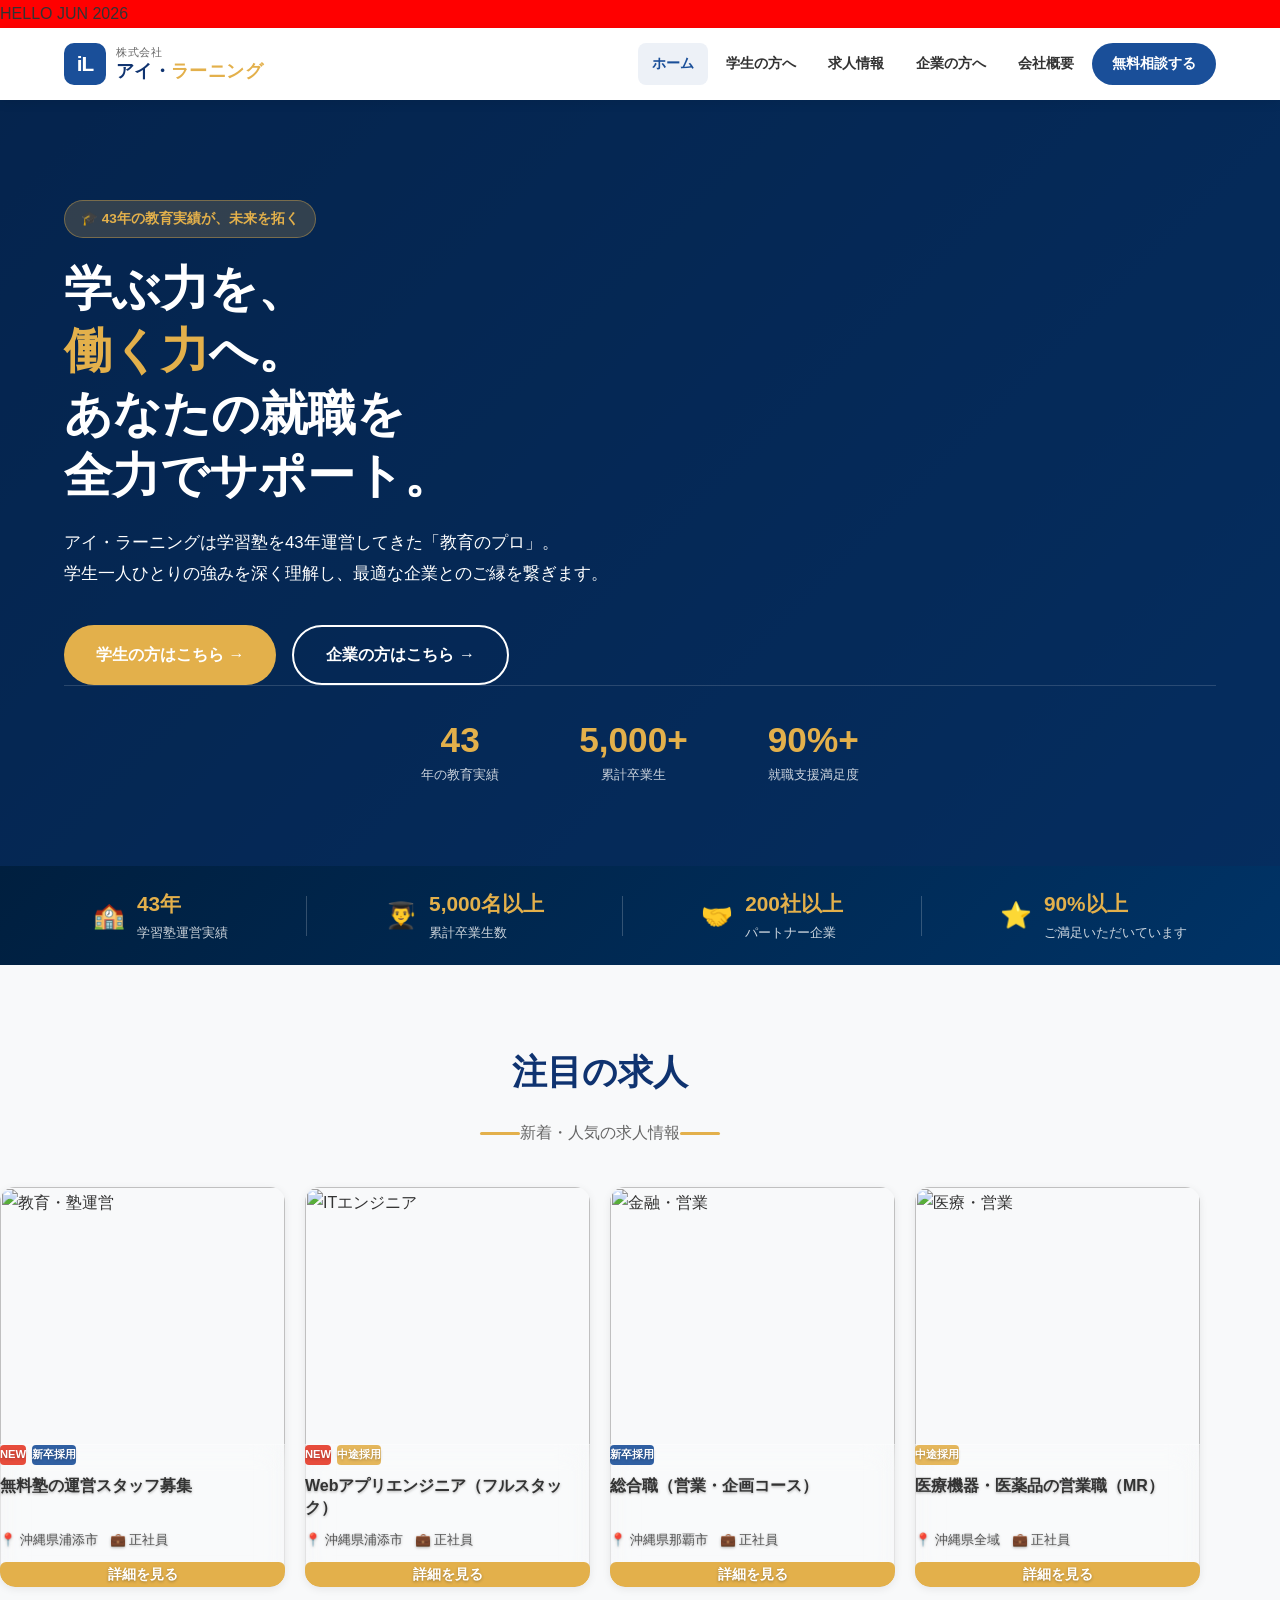
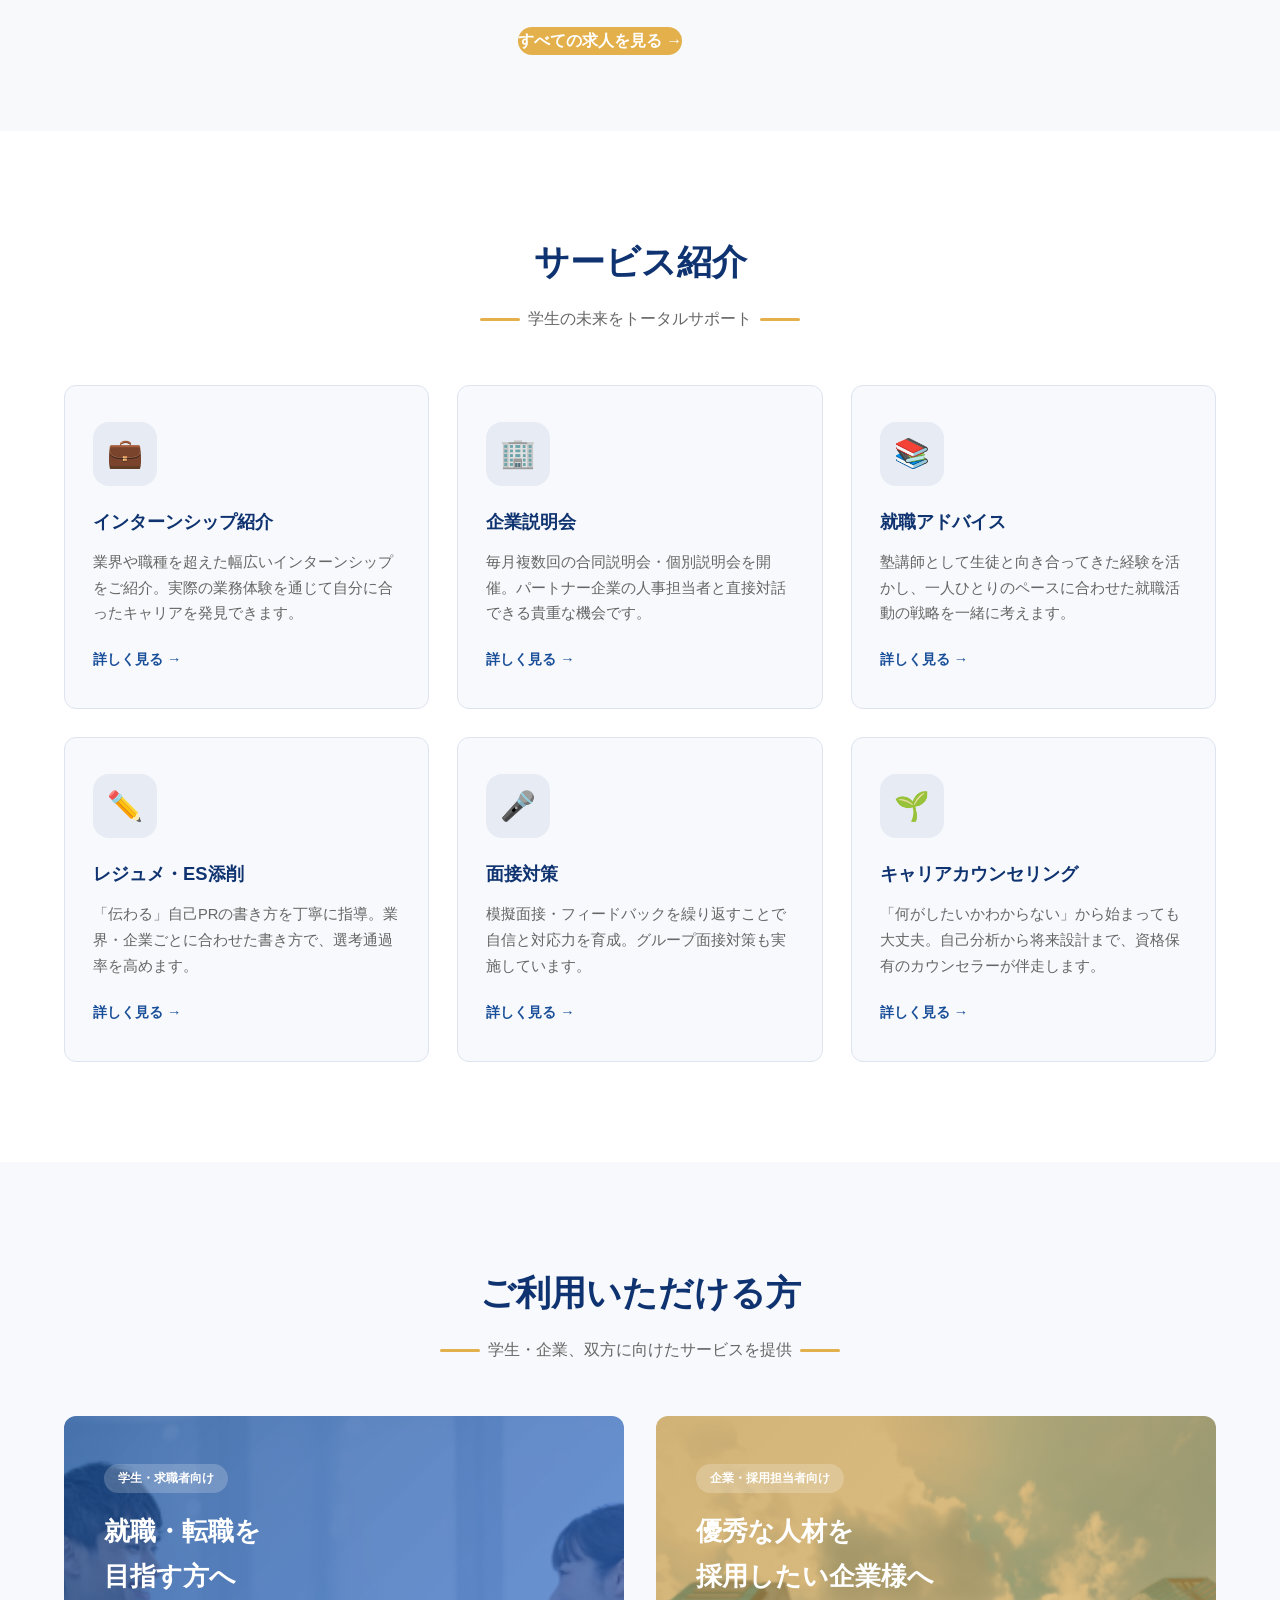
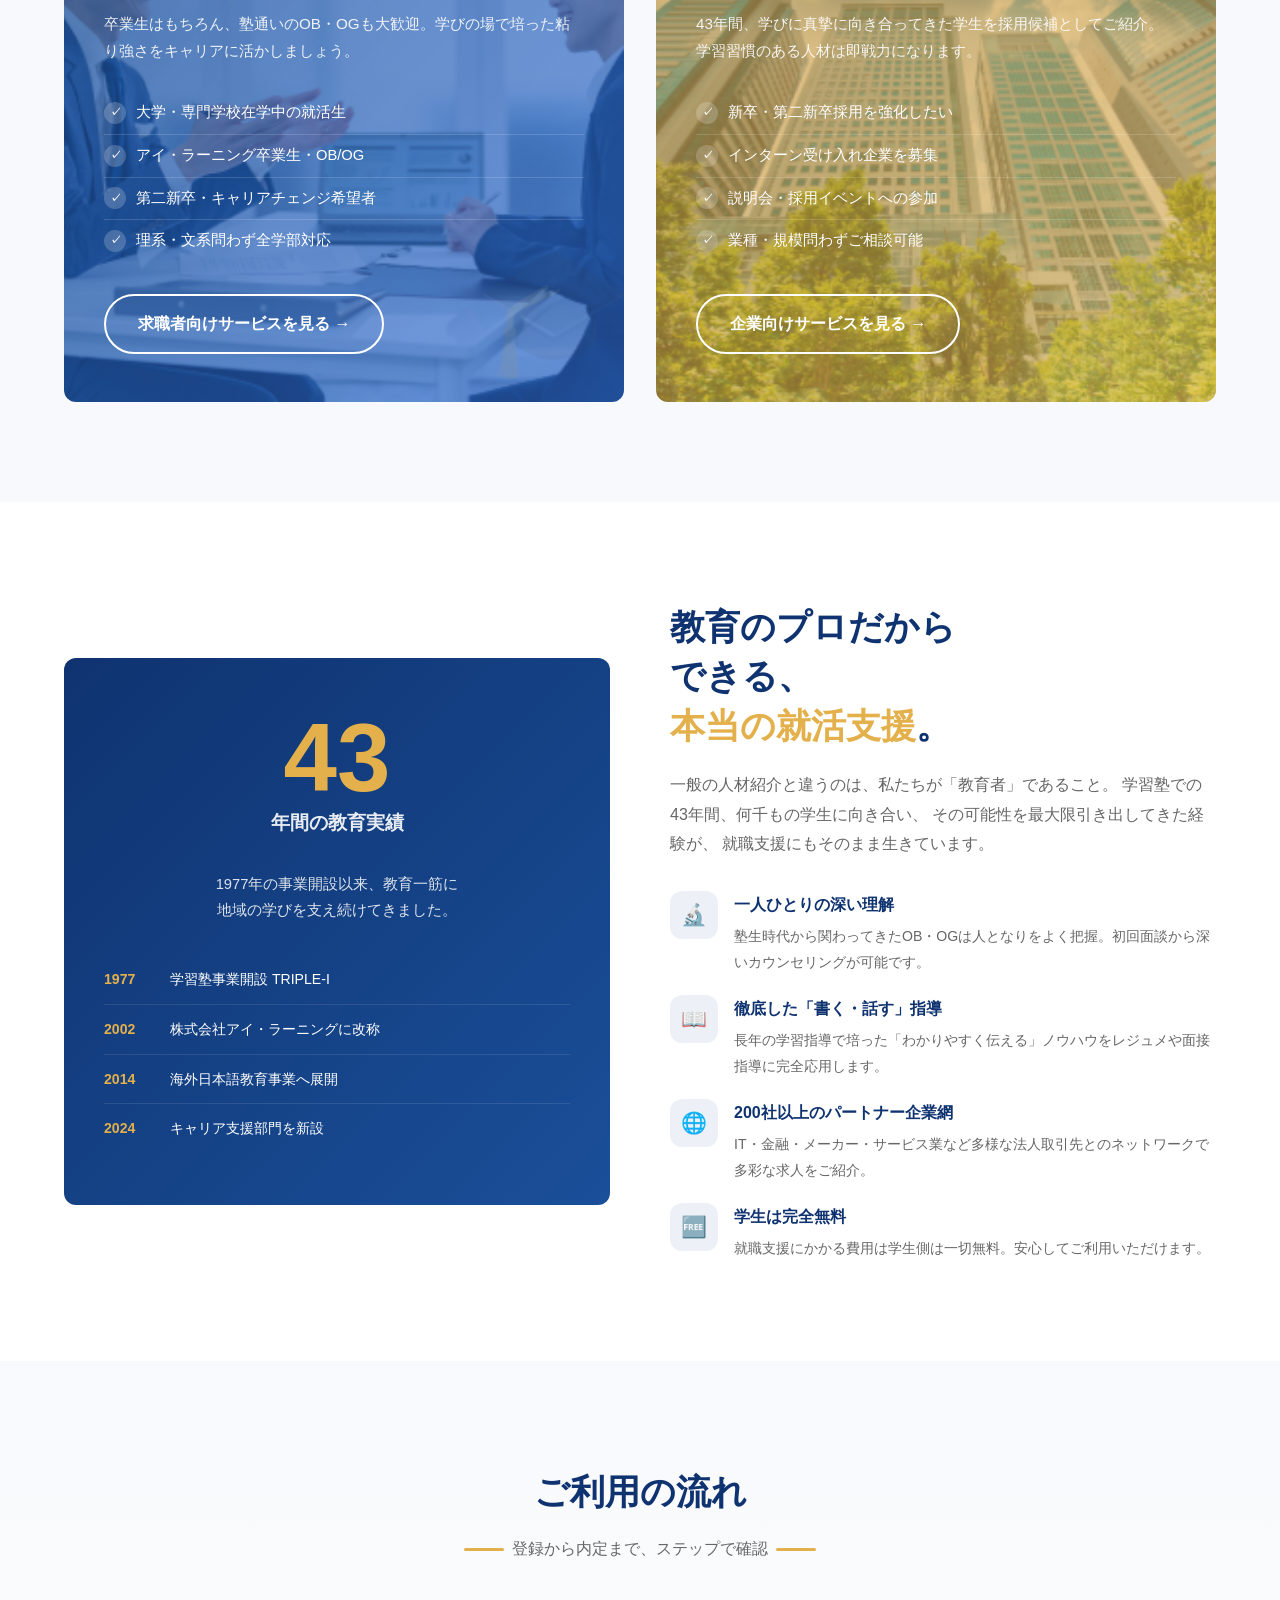
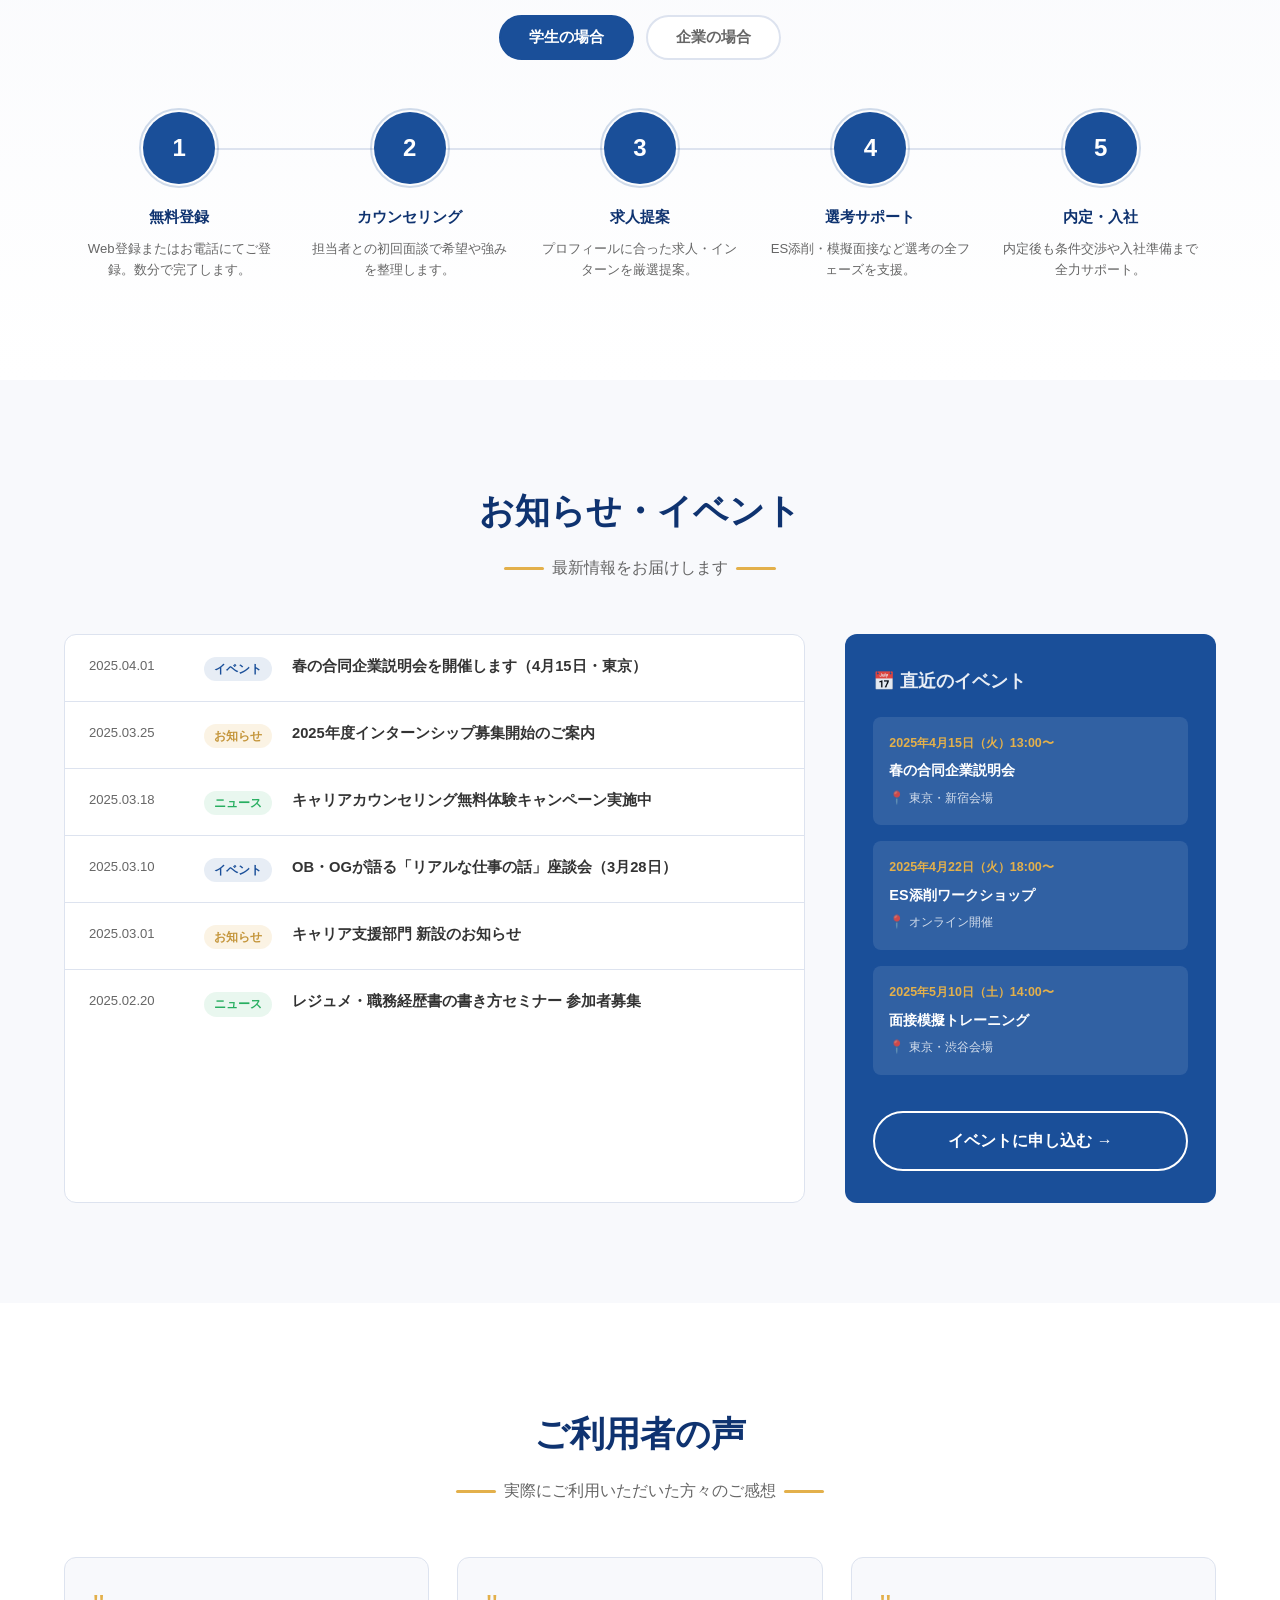
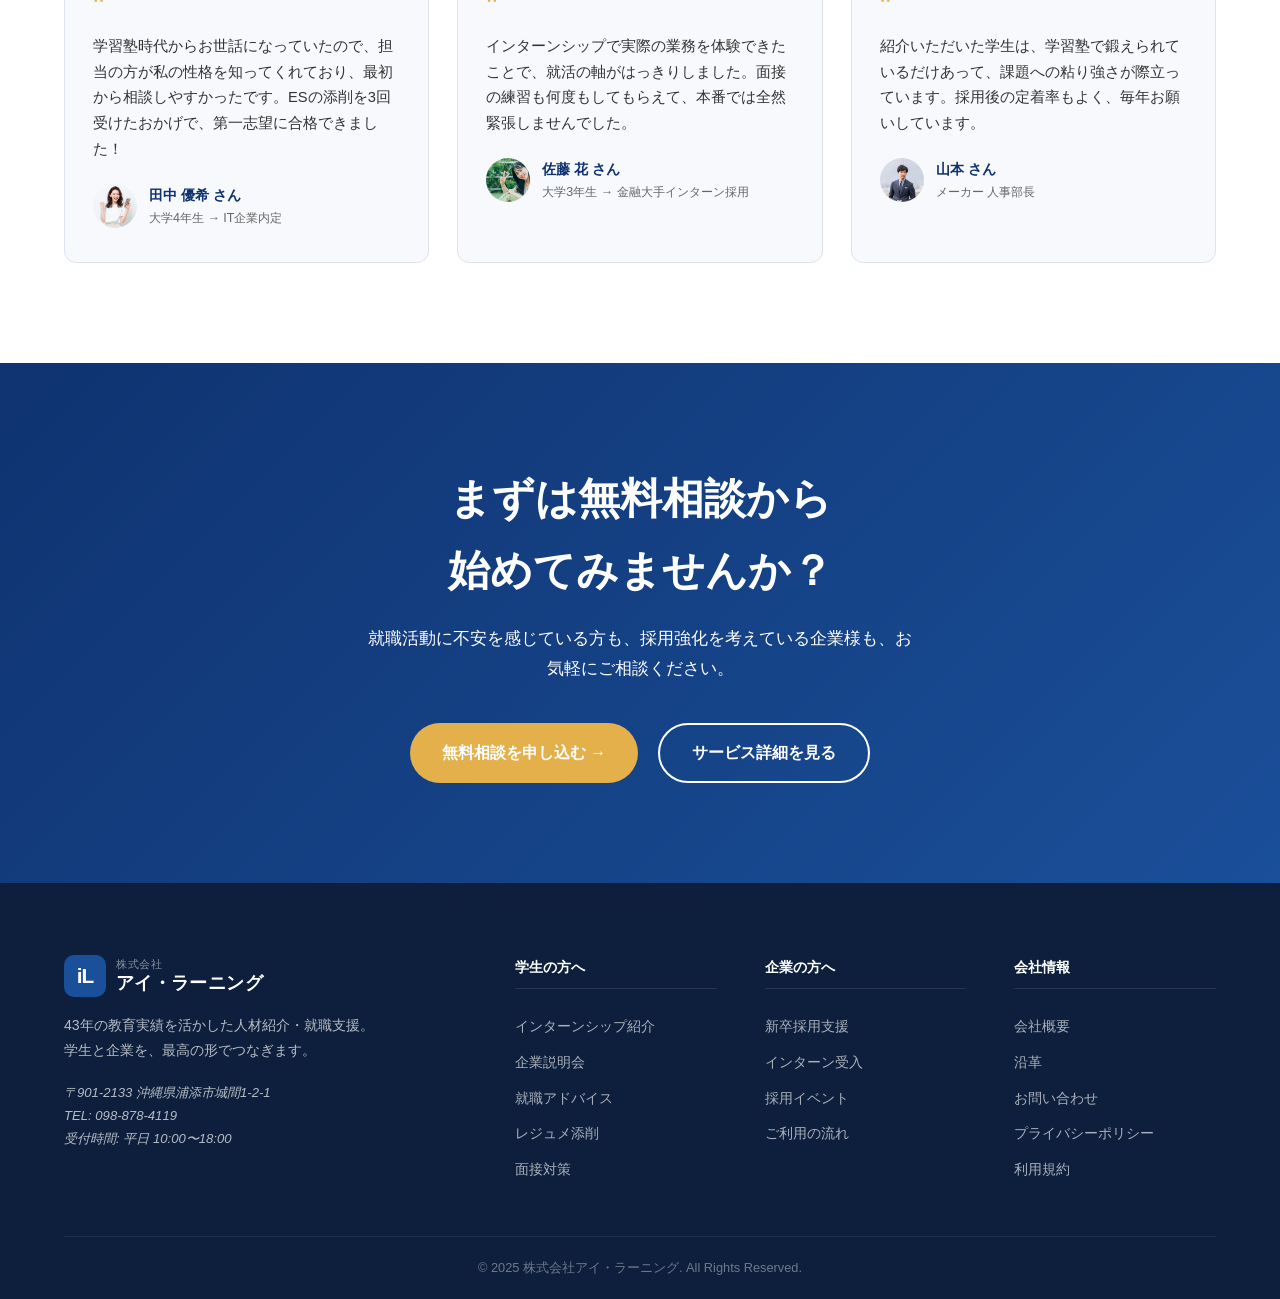
==== index.html @ c3226240 "test: add margin reset to isolate spacing issue" ====
HELLO JUN 2026
<!DOCTYPE html>
<html lang="ja">
<head>
  <meta charset="UTF-8">
  <meta name="viewport" content="width=device-width, initial-scale=1.0">
  <meta name="description" content="株式会社アイ・ラーニングのキャリア支援サービス。43年の学習塾運営実績を活かし、学生と企業を繋ぐ人材紹介・就職支援を行っています。">
  <title>アイ・ラーニング キャリア支援 | 学生と企業をつなぐ</title>
  <link rel="stylesheet" href="css/style.css?v=FINAL_TEST_001">
  <style>
    /* Inline CSS test for featured jobs section */
    body { background: red !important; }
    .featured-jobs-section * { 
      margin: 0 !important; 
      padding: 0 !important; 
    }
    .featured-jobs-section {
      padding-top: 76px !important;
      padding-bottom: 76px !important;
      margin: 0 !important;
    }
    .featured-jobs-section .section-title {
      margin-bottom: 16px !important;
    }
    .featured-jobs-section .section-sub {
      margin-bottom: 40px !important;
    }
    .featured-jobs-list {
      margin-bottom: 40px !important;
    }
  </style>
</head>
<body>

  <!-- ===== ヘッダー ===== -->
  <header class="site-header">
    <div class="container">
      <div class="header-inner">
        <a href="index.html" class="logo">
          <div class="logo-icon">iL</div>
          <div class="logo-text">
            <span class="company">株式会社</span>
            <span class="brand">アイ・<span>ラーニング</span></span>
          </div>
        </a>
        <nav class="site-nav" id="siteNav">
          <ul>
            <li><a href="index.html" class="active">ホーム</a></li>
            <li><a href="pages/for-students.html">学生の方へ</a></li>
            <li><a href="pages/jobs.html">求人情報</a></li>
            <li><a href="pages/for-companies.html">企業の方へ</a></li>
            <li><a href="pages/about.html">会社概要</a></li>
            <li><a href="pages/contact.html" class="nav-cta">無料相談する</a></li>
          </ul>
        </nav>
        <button class="hamburger" id="hamburger" aria-label="メニュー">
          <span></span><span></span><span></span>
        </button>
      </div>
    </div>
  </header>

  <!-- ===== ヒーロー ===== -->
  <section class="hero">
    <video class="hero-video" autoplay muted loop playsinline>
      <source src="top.mp4" type="video/mp4">
    </video>
    <div class="container">
      <div class="hero-inner">
        <div class="hero-content">
          <div class="hero-badge fade-in fade-in-1">
            🎓 43年の教育実績が、未来を拓く
          </div>
          <h1 class="fade-in fade-in-2">
            学ぶ力を、<br><em>働く力</em>へ。<br>
            あなたの就職を<br>全力でサポート。
          </h1>
          <p class="hero-desc fade-in fade-in-3">
            アイ・ラーニングは学習塾を43年運営してきた「教育のプロ」。<br>
            学生一人ひとりの強みを深く理解し、最適な企業とのご縁を繋ぎます。
          </p>
          <div class="hero-cta fade-in fade-in-4">
            <a href="pages/for-students.html" class="btn btn-primary">学生の方はこちら →</a>
            <a href="pages/for-companies.html" class="btn btn-secondary">企業の方はこちら →</a>
          </div>
          <div class="hero-stats fade-in fade-in-5">
            <div class="stat-item">
              <div class="number">43</div>
              <div class="label">年の教育実績</div>
            </div>
            <div class="stat-item">
              <div class="number">5,000+</div>
              <div class="label">累計卒業生</div>
            </div>
            <div class="stat-item">
              <div class="number">90%+</div>
              <div class="label">就職支援満足度</div>
            </div>
          </div>
        </div>

      </div>
    </div>
  </section>

  <!-- ===== 実績バナー ===== -->
  <div class="achievement-bar">
    <div class="container">
      <div class="achievement-inner">
        <div class="achievement-item">
          <span class="icon">🏫</span>
          <div class="text">
            <strong>43年</strong>
            <span>学習塾運営実績</span>
          </div>
        </div>
        <div class="achievement-divider"></div>
        <div class="achievement-item">
          <span class="icon">👨‍🎓</span>
          <div class="text">
            <strong>5,000名以上</strong>
            <span>累計卒業生数</span>
          </div>
        </div>
        <div class="achievement-divider"></div>
        <div class="achievement-item">
          <span class="icon">🤝</span>
          <div class="text">
            <strong>200社以上</strong>
            <span>パートナー企業</span>
          </div>
        </div>
        <div class="achievement-divider"></div>
        <div class="achievement-item">
          <span class="icon">⭐</span>
          <div class="text">
            <strong>90%以上</strong>
            <span>ご満足いただいています</span>
          </div>
        </div>
      </div>
    </div>
  </div>

  <!-- ===== 注目の求人 ===== -->
  <section class="featured-jobs-section">
    <div class="container">
      <h2 class="section-title reveal">注目の求人</h2>
      <p class="section-sub reveal"><span></span>新着・人気の求人情報<span></span></p>

      <div class="featured-jobs-list">
        <!-- 求人カード 1 -->
        <a href="pages/jobs.html" class="job-item reveal">
          <div class="job-bg-image">
            <img src="https://images.unsplash.com/photo-1522202176988-66273c2fd55f?auto=format&fit=crop&w=400&h=600" alt="教育・塾運営">
          </div>
          <div class="job-info-content">
            <div class="job-badges">
              <span class="badge badge-new">NEW</span>
              <span class="badge badge-shinsotsu">新卒採用</span>
            </div>
            <h3>無料塾の運営スタッフ募集</h3>
            <div class="job-meta">
              <span>📍 沖縄県浦添市</span>
              <span>💼 正社員</span>
            </div>
            <div class="job-card-btn">詳細を見る</div>
          </div>
        </a>

        <!-- 求人カード 2 -->
        <a href="pages/jobs.html" class="job-item reveal">
          <div class="job-bg-image">
            <img src="https://images.unsplash.com/photo-1497215728101-856f4ea42174?auto=format&fit=crop&w=400&h=600" alt="ITエンジニア">
          </div>
          <div class="job-info-content">
            <div class="job-badges">
              <span class="badge badge-new">NEW</span>
              <span class="badge badge-chuto">中途採用</span>
            </div>
            <h3>Webアプリエンジニア（フルスタック）</h3>
            <div class="job-meta">
              <span>📍 沖縄県浦添市</span>
              <span>💼 正社員</span>
            </div>
            <div class="job-card-btn">詳細を見る</div>
          </div>
        </a>

        <!-- 求人カード 3 -->
        <a href="pages/jobs.html" class="job-item reveal">
          <div class="job-bg-image">
            <img src="https://images.unsplash.com/photo-1560472354-b33ff0c44a43?auto=format&fit=crop&w=400&h=600" alt="金融・営業">
          </div>
          <div class="job-info-content">
            <div class="job-badges">
              <span class="badge badge-shinsotsu">新卒採用</span>
            </div>
            <h3>総合職（営業・企画コース）</h3>
            <div class="job-meta">
              <span>📍 沖縄県那覇市</span>
              <span>💼 正社員</span>
            </div>
            <div class="job-card-btn">詳細を見る</div>
          </div>
        </a>

        <!-- 求人カード 4 -->
        <a href="pages/jobs.html" class="job-item reveal">
          <div class="job-bg-image">
            <img src="https://images.unsplash.com/photo-1576091160399-112ba8d25d1d?auto=format&fit=crop&w=400&h=600" alt="医療・営業">
          </div>
          <div class="job-info-content">
            <div class="job-badges">
              <span class="badge badge-chuto">中途採用</span>
            </div>
            <h3>医療機器・医薬品の営業職（MR）</h3>
            <div class="job-meta">
              <span>📍 沖縄県全域</span>
              <span>💼 正社員</span>
            </div>
            <div class="job-card-btn">詳細を見る</div>
          </div>
        </a>
      </div>

      <div class="featured-jobs-cta reveal">
        <a href="pages/jobs.html" class="btn btn-primary">すべての求人を見る →</a>
      </div>
    </div>
  </section>

  <!-- ===== サービス ===== -->
  <section class="services-section">
    <div class="container">
      <h2 class="section-title reveal">サービス紹介</h2>
      <p class="section-sub reveal"><span></span>学生の未来をトータルサポート<span></span></p>

      <div class="services-grid">
        <div class="service-card reveal">
          <div class="service-icon">💼</div>
          <h3>インターンシップ紹介</h3>
          <p>業界や職種を超えた幅広いインターンシップをご紹介。実際の業務体験を通じて自分に合ったキャリアを発見できます。</p>
          <a href="pages/for-students.html#internship" class="service-link">詳しく見る →</a>
        </div>

        <div class="service-card reveal">
          <div class="service-icon">🏢</div>
          <h3>企業説明会</h3>
          <p>毎月複数回の合同説明会・個別説明会を開催。パートナー企業の人事担当者と直接対話できる貴重な機会です。</p>
          <a href="pages/for-students.html#seminar" class="service-link">詳しく見る →</a>
        </div>

        <div class="service-card reveal">
          <div class="service-icon">📚</div>
          <h3>就職アドバイス</h3>
          <p>塾講師として生徒と向き合ってきた経験を活かし、一人ひとりのペースに合わせた就職活動の戦略を一緒に考えます。</p>
          <a href="pages/for-students.html#advice" class="service-link">詳しく見る →</a>
        </div>

        <div class="service-card reveal">
          <div class="service-icon">✏️</div>
          <h3>レジュメ・ES添削</h3>
          <p>「伝わる」自己PRの書き方を丁寧に指導。業界・企業ごとに合わせた書き方で、選考通過率を高めます。</p>
          <a href="pages/for-students.html#resume" class="service-link">詳しく見る →</a>
        </div>

        <div class="service-card reveal">
          <div class="service-icon">🎤</div>
          <h3>面接対策</h3>
          <p>模擬面接・フィードバックを繰り返すことで自信と対応力を育成。グループ面接対策も実施しています。</p>
          <a href="pages/for-students.html#interview" class="service-link">詳しく見る →</a>
        </div>

        <div class="service-card reveal">
          <div class="service-icon">🌱</div>
          <h3>キャリアカウンセリング</h3>
          <p>「何がしたいかわからない」から始まっても大丈夫。自己分析から将来設計まで、資格保有のカウンセラーが伴走します。</p>
          <a href="pages/for-students.html#counseling" class="service-link">詳しく見る →</a>
        </div>
      </div>
    </div>
  </section>

  <!-- ===== 対象者（学生 / 企業） ===== -->
  <section class="target-section">
    <div class="container">
      <h2 class="section-title reveal">ご利用いただける方</h2>
      <p class="section-sub reveal"><span></span>学生・企業、双方に向けたサービスを提供<span></span></p>

      <div class="target-grid">
        <div class="target-card students reveal" data-icon="🎓">
          <span class="target-tag">学生・求職者向け</span>
          <h3>就職・転職を<br>目指す方へ</h3>
          <p>卒業生はもちろん、塾通いのOB・OGも大歓迎。学びの場で培った粘り強さをキャリアに活かしましょう。</p>
          <ul class="target-list">
            <li>大学・専門学校在学中の就活生</li>
            <li>アイ・ラーニング卒業生・OB/OG</li>
            <li>第二新卒・キャリアチェンジ希望者</li>
            <li>理系・文系問わず全学部対応</li>
          </ul>
          <a href="pages/for-students.html" class="btn btn-secondary">求職者向けサービスを見る →</a>
        </div>

        <div class="target-card companies reveal" data-icon="🏢">
          <span class="target-tag">企業・採用担当者向け</span>
          <h3>優秀な人材を<br>採用したい企業様へ</h3>
          <p>43年間、学びに真摯に向き合ってきた学生を採用候補としてご紹介。学習習慣のある人材は即戦力になります。</p>
          <ul class="target-list">
            <li>新卒・第二新卒採用を強化したい</li>
            <li>インターン受け入れ企業を募集</li>
            <li>説明会・採用イベントへの参加</li>
            <li>業種・規模問わずご相談可能</li>
          </ul>
          <a href="pages/for-companies.html" class="btn btn-secondary">企業向けサービスを見る →</a>
        </div>
      </div>
    </div>
  </section>

  <!-- ===== 強み ===== -->
  <section class="strength-section">
    <div class="container">
      <div class="strength-grid">
        <div class="years-visual reveal">
          <div class="years-number">43</div>
          <div class="years-label">年間の教育実績</div>
          <p style="opacity:0.85; font-size:0.92rem; margin-bottom:28px;">
            1977年の事業開設以来、教育一筋に<br>
            地域の学びを支え続けてきました。
          </p>
          <div class="timeline">
            <div class="timeline-item">
              <span class="timeline-year">1977</span>
              <span>学習塾事業開設 TRIPLE-I</span>
            </div>
            <div class="timeline-item">
              <span class="timeline-year">2002</span>
              <span>株式会社アイ・ラーニングに改称</span>
            </div>
            <div class="timeline-item">
              <span class="timeline-year">2014</span>
              <span>海外日本語教育事業へ展開</span>
            </div>
            <div class="timeline-item">
              <span class="timeline-year">2024</span>
              <span>キャリア支援部門を新設</span>
            </div>
          </div>
        </div>

        <div class="strength-text reveal">
          <h2>
            教育のプロだから<br>できる、<br>
            <em>本当の就活支援</em>。
          </h2>
          <p>
            一般の人材紹介と違うのは、私たちが「教育者」であること。
            学習塾での43年間、何千もの学生に向き合い、
            その可能性を最大限引き出してきた経験が、
            就職支援にもそのまま生きています。
          </p>

          <div class="strength-points">
            <div class="strength-point">
              <div class="sp-icon">🔬</div>
              <div class="sp-body">
                <h4>一人ひとりの深い理解</h4>
                <p>塾生時代から関わってきたOB・OGは人となりをよく把握。初回面談から深いカウンセリングが可能です。</p>
              </div>
            </div>
            <div class="strength-point">
              <div class="sp-icon">📖</div>
              <div class="sp-body">
                <h4>徹底した「書く・話す」指導</h4>
                <p>長年の学習指導で培った「わかりやすく伝える」ノウハウをレジュメや面接指導に完全応用します。</p>
              </div>
            </div>
            <div class="strength-point">
              <div class="sp-icon">🌐</div>
              <div class="sp-body">
                <h4>200社以上のパートナー企業網</h4>
                <p>IT・金融・メーカー・サービス業など多様な法人取引先とのネットワークで多彩な求人をご紹介。</p>
              </div>
            </div>
            <div class="strength-point">
              <div class="sp-icon">🆓</div>
              <div class="sp-body">
                <h4>学生は完全無料</h4>
                <p>就職支援にかかる費用は学生側は一切無料。安心してご利用いただけます。</p>
              </div>
            </div>
          </div>
        </div>
      </div>
    </div>
  </section>

  <!-- ===== 利用の流れ ===== -->
  <section class="flow-section">
    <div class="container">
      <h2 class="section-title reveal">ご利用の流れ</h2>
      <p class="section-sub reveal"><span></span>登録から内定まで、ステップで確認<span></span></p>

      <div class="flow-tabs">
        <button class="flow-tab active" onclick="switchFlow('student')">学生の場合</button>
        <button class="flow-tab" onclick="switchFlow('company')">企業の場合</button>
      </div>

      <div id="flow-student" class="flow-steps">
        <div class="flow-step reveal">
          <div class="flow-step-num">1</div>
          <h4>無料登録</h4>
          <p>Web登録またはお電話にてご登録。数分で完了します。</p>
        </div>
        <div class="flow-step reveal">
          <div class="flow-step-num">2</div>
          <h4>カウンセリング</h4>
          <p>担当者との初回面談で希望や強みを整理します。</p>
        </div>
        <div class="flow-step reveal">
          <div class="flow-step-num">3</div>
          <h4>求人提案</h4>
          <p>プロフィールに合った求人・インターンを厳選提案。</p>
        </div>
        <div class="flow-step reveal">
          <div class="flow-step-num">4</div>
          <h4>選考サポート</h4>
          <p>ES添削・模擬面接など選考の全フェーズを支援。</p>
        </div>
        <div class="flow-step reveal">
          <div class="flow-step-num">5</div>
          <h4>内定・入社</h4>
          <p>内定後も条件交渉や入社準備まで全力サポート。</p>
        </div>
      </div>

      <div id="flow-company" class="flow-steps" style="display:none;">
        <div class="flow-step reveal">
          <div class="flow-step-num">1</div>
          <h4>採用ヒアリング</h4>
          <p>求める人物像・採用条件について詳しくお伺いします。</p>
        </div>
        <div class="flow-step reveal">
          <div class="flow-step-num">2</div>
          <h4>求人掲載</h4>
          <p>アイ・ラーニングの求人データベースに求人を掲載します。</p>
        </div>
        <div class="flow-step reveal">
          <div class="flow-step-num">3</div>
          <h4>候補者紹介</h4>
          <p>厳選した候補者のレジュメをご提출します。</p>
        </div>
        <div class="flow-step reveal">
          <div class="flow-step-num">4</div>
          <h4>選考実施</h4>
          <p>面接日程の調整から選考結果の通知まで代行します。</p>
        </div>
        <div class="flow-step reveal">
          <div class="flow-step-num">5</div>
          <h4>採用・入社</h4>
          <p>内定通知・条件提示のサポートを行い採用完了。</p>
        </div>
      </div>
    </div>
  </section>

  <!-- ===== お知らせ & イベント ===== -->
  <section class="news-section">
    <div class="container">
      <h2 class="section-title reveal">お知らせ・イベント</h2>
      <p class="section-sub reveal"><span></span>最新情報をお届けします<span></span></p>

      <div class="news-grid">
        <div class="news-list reveal">
          <div class="news-item">
            <span class="news-date">2025.04.01</span>
            <span class="news-tag tag-event">イベント</span>
            <h4><a href="#">春の合同企業説明会を開催します（4月15日・東京）</a></h4>
          </div>
          <div class="news-item">
            <span class="news-date">2025.03.25</span>
            <span class="news-tag tag-info">お知らせ</span>
            <h4><a href="#">2025年度インターンシップ募集開始のご案内</a></h4>
          </div>
          <div class="news-item">
            <span class="news-date">2025.03.18</span>
            <span class="news-tag tag-news">ニュース</span>
            <h4><a href="#">キャリアカウンセリング無料体験キャンペーン実施中</a></h4>
          </div>
          <div class="news-item">
            <span class="news-date">2025.03.10</span>
            <span class="news-tag tag-event">イベント</span>
            <h4><a href="#">OB・OGが語る「リアルな仕事の話」座談会（3月28日）</a></h4>
          </div>
          <div class="news-item">
            <span class="news-date">2025.03.01</span>
            <span class="news-tag tag-info">お知らせ</span>
            <h4><a href="#">キャリア支援部門 新設のお知らせ</a></h4>
          </div>
          <div class="news-item">
            <span class="news-date">2025.02.20</span>
            <span class="news-tag tag-news">ニュース</span>
            <h4><a href="#">レジュメ・職務経歴書の書き方セミナー 参加者募集</a></h4>
          </div>
        </div>

        <div class="event-card reveal">
          <h3>📅 直近のイベント</h3>
          <div class="event-items">
            <div class="event-item">
              <div class="date">2025年4月15日（火）13:00〜</div>
              <div class="name">春の合同企業説明会</div>
              <div class="place">📍 東京・新宿会場</div>
            </div>
            <div class="event-item">
              <div class="date">2025年4月22日（火）18:00〜</div>
              <div class="name">ES添削ワークショップ</div>
              <div class="place">📍 オンライン開催</div>
            </div>
            <div class="event-item">
              <div class="date">2025年5月10日（土）14:00〜</div>
              <div class="name">面接模擬トレーニング</div>
              <div class="place">📍 東京・渋谷会場</div>
            </div>
          </div>
          <br>
          <a href="pages/contact.html" class="btn btn-secondary" style="width:100%; justify-content:center; margin-top:8px;">
            イベントに申し込む →
          </a>
        </div>
      </div>
    </div>
  </section>

  <!-- ===== 卒業生・企業の声 ===== -->
  <section class="voice-section">
    <div class="container">
      <h2 class="section-title reveal">ご利用者の声</h2>
      <p class="section-sub reveal"><span></span>実際にご利用いただいた方々のご感想<span></span></p>

      <div class="voice-grid">
        <div class="voice-card reveal">
          <div class="voice-quote">"</div>
          <p>学習塾時代からお世話になっていたので、担当の方が私の性格を知ってくれており、最初から相談しやすかったです。ESの添削を3回受けたおかげで、第一志望に合格できました！</p>
          <div class="voice-author">
            <img src="sozai/田中優希さん.png" alt="田中 優希 さん" class="voice-avatar">
            <div class="voice-author-info">
              <div class="name">田中 優希 さん</div>
              <div class="role">大学4年生 → IT企業内定</div>
            </div>
          </div>
        </div>

        <div class="voice-card reveal">
          <div class="voice-quote">"</div>
          <p>インターンシップで実際の業務を体験できたことで、就活の軸がはっきりしました。面接の練習も何度もしてもらえて、本番では全然緊張しませんでした。</p>
          <div class="voice-author">
            <img src="sozai/佐藤花さん.png" alt="佐藤 花 さん" class="voice-avatar">
            <div class="voice-author-info">
              <div class="name">佐藤 花 さん</div>
              <div class="role">大学3年生 → 金融大手インターン採用</div>
            </div>
          </div>
        </div>

        <div class="voice-card reveal">
          <div class="voice-quote">"</div>
          <p>紹介いただいた学生は、学習塾で鍛えられているだけあって、課題への粘り強さが際立っています。採用後の定着率もよく、毎年お願いしています。</p>
          <div class="voice-author">
            <img src="sozai/山本さん.png" alt="山本 さん" class="voice-avatar">
            <div class="voice-author-info">
              <div class="name">山本 さん</div>
              <div class="role">メーカー 人事部長</div>
            </div>
          </div>
        </div>
      </div>
    </div>
  </section>

  <!-- ===== CTA ===== -->
  <section class="cta-section">
    <div class="container">
      <h2 class="reveal">まずは無料相談から<br>始めてみませんか？</h2>
      <p class="reveal">就職活動に不安を感じている方も、採用強化を考えている企業様も、お気軽にご相談ください。</p>
      <div class="cta-buttons reveal">
        <a href="pages/contact.html" class="btn btn-primary">無料相談を申し込む →</a>
        <a href="pages/for-students.html" class="btn btn-secondary">サービス詳細を見る</a>
      </div>
    </div>
  </section>

  <!-- ===== フッター ===== -->
  <footer class="site-footer">
    <div class="container">
      <div class="footer-inner">
        <div class="footer-brand">
          <a href="index.html" class="logo">
            <div class="logo-icon">iL</div>
            <div class="logo-text">
              <span class="company">株式会社</span>
              <span class="brand" style="color:#fff">アイ・ラーニング</span>
            </div>
          </a>
          <p class="footer-desc">
            43年の教育実績を活かした人材紹介・就職支援。<br>
            学生と企業を、最高の形でつなぎます。
          </p>
          <address class="footer-address">
            〒901-2133 沖縄県浦添市城間1-2-1<br>
            TEL: 098-878-4119<br>
            受付時間: 平日 10:00〜18:00
          </address>
        </div>

        <div class="footer-col">
          <h4>学生の方へ</h4>
          <a href="pages/for-students.html#internship">インターンシップ紹介</a>
          <a href="pages/for-students.html#seminar">企業説明会</a>
          <a href="pages/for-students.html#advice">就職アドバイス</a>
          <a href="pages/for-students.html#resume">レジュメ添削</a>
          <a href="pages/for-students.html#interview">面接対策</a>
        </div>

        <div class="footer-col">
          <h4>企業の方へ</h4>
          <a href="pages/for-companies.html#recruit">新卒採用支援</a>
          <a href="pages/for-companies.html#intern">インターン受入</a>
          <a href="pages/for-companies.html#event">採用イベント</a>
          <a href="pages/for-companies.html#flow">ご利用の流れ</a>
        </div>

        <div class="footer-col">
          <h4>会社情報</h4>
          <a href="pages/about.html">会社概要</a>
          <a href="pages/about.html#history">沿革</a>
          <a href="pages/contact.html">お問い合わせ</a>
          <a href="#">プライバシーポリシー</a>
          <a href="#">利用規約</a>
        </div>
      </div>
    </div>
    <div class="footer-bottom">
      <p>&copy; 2025 株式会社アイ・ラーニング. All Rights Reserved.</p>
    </div>
  </footer>

  <script src="js/main.js"></script>
</body>
</html>
---- css/style.css ----
/* ============================================
   株式会社アイ・ラーニング キャリア支援
   メインスタイルシート
   ============================================ */

/* --- リセット & 基本設定 --- */
*, *::before, *::after {
  box-sizing: border-box;
  margin: 0;
  padding: 0;
}

:root {
  --primary:       #1a4f99;
  --primary-dark:  #0f3370;
  --accent:        #E3B04B;
  --accent-dark:   #C4953A;
  --text:          #333333;
  --text-light:    #666666;
  --bg:            #f8f9fc;
  --white:         #ffffff;
  --border:        #dde3ef;
  --success:       #27ae60;
  --shadow:        0 4px 20px rgba(26,79,153,0.10);
  --shadow-lg:     0 8px 40px rgba(26,79,153,0.16);
  --radius:        12px;
  --radius-sm:     8px;
  --transition:    0.3s ease;
  --max-width:     1200px;
}

html { scroll-behavior: smooth; }

body {
  font-family: "Hiragino Kaku Gothic ProN", "Noto Sans JP", sans-serif;
  font-size: 16px;
  line-height: 1.75;
  color: var(--text);
  background: var(--bg);
}

a { color: inherit; text-decoration: none; }
img { max-width: 100%; display: block; }
ul, ol { list-style: none; }

/* --- ユーティリティ --- */
.container {
  max-width: var(--max-width);
  margin: 0 auto;
  padding: 0 24px;
}

.section-title {
  font-size: clamp(1.6rem, 3vw, 2.2rem);
  font-weight: 700;
  color: var(--primary-dark);
  text-align: center;
  margin-bottom: 12px;
}

.section-sub {
  text-align: center;
  color: var(--text-light);
  font-size: 1rem;
  margin-bottom: 52px;
}

.section-sub span {
  display: inline-block;
  width: 40px;
  height: 3px;
  background: var(--accent);
  border-radius: 2px;
  vertical-align: middle;
  margin: 0 8px;
}

.btn {
  display: inline-flex;
  align-items: center;
  gap: 8px;
  padding: 14px 32px;
  border-radius: 50px;
  font-size: 1rem;
  font-weight: 700;
  cursor: pointer;
  border: none;
  transition: var(--transition);
  white-space: nowrap;
}

.btn-primary {
  background: var(--accent);
  color: var(--white);
}
.btn-primary:hover {
  background: var(--accent-dark);
  transform: translateY(-2px);
  box-shadow: 0 6px 20px rgba(227,176,75,0.4);
}

.btn-secondary {
  background: transparent;
  color: var(--white);
  border: 2px solid var(--white);
}
.btn-secondary:hover {
  background: var(--white);
  color: var(--primary);
  transform: translateY(-2px);
}

.btn-outline {
  background: transparent;
  color: var(--primary);
  border: 2px solid var(--primary);
}
.btn-outline:hover {
  background: var(--primary);
  color: var(--white);
  transform: translateY(-2px);
}

/* ============================================
   ヘッダー / ナビゲーション
   ============================================ */
.site-header {
  position: sticky;
  top: 0;
  z-index: 100;
  background: var(--white);
  box-shadow: 0 2px 12px rgba(0,0,0,0.08);
}

.header-inner {
  display: flex;
  align-items: center;
  justify-content: space-between;
  height: 72px;
}

.logo {
  display: flex;
  align-items: center;
  gap: 10px;
}

.logo-icon {
  width: 42px;
  height: 42px;
  background: var(--primary);
  border-radius: 10px;
  display: flex;
  align-items: center;
  justify-content: center;
  color: var(--white);
  font-size: 1.3rem;
  font-weight: 900;
  letter-spacing: -1px;
}

.logo-text {
  display: flex;
  flex-direction: column;
  line-height: 1.2;
}

.logo-text .company {
  font-size: 0.7rem;
  color: var(--text-light);
  letter-spacing: 0.05em;
}

.logo-text .brand {
  font-size: 1.15rem;
  font-weight: 800;
  color: var(--primary-dark);
  letter-spacing: 0.02em;
}

.logo-text .brand span {
  color: var(--accent);
}

.site-nav ul {
  display: flex;
  align-items: center;
  gap: 4px;
}

.site-nav a {
  display: block;
  padding: 8px 14px;
  border-radius: var(--radius-sm);
  font-size: 0.9rem;
  font-weight: 600;
  color: var(--text);
  transition: var(--transition);
}

.site-nav a:hover,
.site-nav a.active {
  color: var(--primary);
  background: rgba(26,79,153,0.08);
}

.nav-cta {
  background: var(--primary) !important;
  color: var(--white) !important;
  border-radius: 50px !important;
  padding: 8px 20px !important;
}

.nav-cta:hover {
  background: var(--primary-dark) !important;
  color: var(--white) !important;
}

.hamburger {
  display: none;
  flex-direction: column;
  gap: 5px;
  cursor: pointer;
  padding: 6px;
}

.hamburger span {
  display: block;
  width: 24px;
  height: 2px;
  background: var(--text);
  border-radius: 2px;
  transition: var(--transition);
}

/* ============================================
   ヒーローセクション
   ============================================ */
.hero {
  background: linear-gradient(135deg, #001f3f 0%, #003366 100%);
  color: var(--white);
  padding: 100px 0 80px;
  position: relative;
  overflow: hidden;
}

.hero-video {
  position: absolute;
  inset: 0;
  width: 100%;
  height: 100%;
  object-fit: cover;
  z-index: 0;
}

.hero::before {
  content: "";
  position: absolute;
  inset: 0;
  background: rgba(10, 40, 90, 0.55);
  z-index: 1;
}

.hero-inner {
  position: relative;
  z-index: 2;
  display: grid;
  grid-template-columns: 1fr;
  gap: 60px;
  align-items: center;
  max-width: 1200px;
  margin: 0 auto;
}

.hero-badge {
  display: inline-flex;
  align-items: center;
  gap: 8px;
  background: rgba(227,176,75,0.2);
  border: 1px solid rgba(227,176,75,0.4);
  color: var(--accent);
  font-size: 0.85rem;
  font-weight: 700;
  padding: 6px 16px;
  border-radius: 50px;
  margin-bottom: 20px;
}

.hero h1 {
  font-size: clamp(2rem, 4vw, 3rem);
  font-weight: 900;
  line-height: 1.3;
  margin-bottom: 20px;
}

.hero h1 em {
  font-style: normal;
  color: var(--accent);
}

.hero-desc {
  font-size: 1.05rem;
  line-height: 1.85;
  opacity: 0.9;
  margin-bottom: 36px;
}

.hero-cta {
  display: flex;
  gap: 16px;
  flex-wrap: wrap;
}

.hero-stats {
  display: grid;
  grid-template-columns: repeat(3, 1fr);
  gap: 20px;
  margin-top: 48px;
  padding-top: 36px;
  border-top: 1px solid rgba(255,255,255,0.15);
}

.stat-item {
  text-align: center;
}

.stat-item .number {
  font-size: 2.2rem;
  font-weight: 900;
  color: var(--accent);
  line-height: 1;
}

.stat-item .label {
  font-size: 0.8rem;
  opacity: 0.8;
  margin-top: 6px;
}

/* ヒーロービジュアル */
.hero-visual {
  display: flex;
  flex-direction: column;
  gap: 16px;
}

.hero-card {
  background: rgba(255,255,255,0.12);
  backdrop-filter: blur(12px);
  border: 1px solid rgba(255,255,255,0.2);
  border-radius: var(--radius);
  padding: 20px 24px;
  display: flex;
  align-items: center;
  gap: 16px;
}

.hero-card-icon {
  width: 52px;
  height: 52px;
  border-radius: 12px;
  background: var(--accent);
  display: flex;
  align-items: center;
  justify-content: center;
  font-size: 1.5rem;
  flex-shrink: 0;
}

.hero-card-text .title {
  font-weight: 700;
  font-size: 1rem;
  margin-bottom: 4px;
}

.hero-card-text .desc {
  font-size: 0.82rem;
  opacity: 0.8;
}

.hero-img {
  width: 100%;
  border-radius: var(--radius);
  box-shadow: var(--shadow-lg);
  object-fit: cover;
  max-height: 500px;
  display: block;
}

/* ============================================
   実績バナー
   ============================================ */
.achievement-bar {
  background: linear-gradient(135deg, #001f3f 0%, #003366 100%);
  color: var(--white);
  padding: 20px 0;
}

.achievement-inner {
  display: flex;
  align-items: center;
  justify-content: space-around;
  flex-wrap: wrap;
  gap: 20px;
}

.achievement-item {
  display: flex;
  align-items: center;
  gap: 12px;
}

.achievement-item .icon {
  font-size: 1.6rem;
}

.achievement-item .text strong {
  display: block;
  font-size: 1.3rem;
  font-weight: 900;
  color: var(--accent);
}

.achievement-item .text span {
  font-size: 0.82rem;
  opacity: 0.8;
}

.achievement-divider {
  width: 1px;
  height: 40px;
  background: rgba(255,255,255,0.2);
}

/* ============================================
   注目の求人セクション
   ============================================ */
.featured-jobs-section {
  padding-top: 76px !important;
  padding-bottom: 76px !important;
  margin: 0 !important;
  background: #F8F9FA;
}

.featured-jobs-section .section-title {
  margin-bottom: 16px !important;
}

.featured-jobs-section .section-sub {
  margin-bottom: 40px !important;
}

.featured-jobs-list {
  display: grid;
  grid-template-columns: repeat(4, 1fr);
  gap: 20px;
  padding: 0 20px;
  margin-top: 0 !important;
  margin-bottom: 40px !important;
}

.job-item {
  position: relative;
  height: 400px;
  border-radius: 15px;
  overflow: hidden;
  box-shadow: 0 2px 8px rgba(0,0,0,0.08);
  transition: transform 0.3s, box-shadow 0.3s;
  text-decoration: none;
  color: inherit;
}

.job-item:hover {
  transform: translateY(-5px);
  box-shadow: 0 8px 24px rgba(0,0,0,0.12);
}

.job-bg-image {
  position: absolute;
  top: 0;
  left: 0;
  width: 100%;
  height: 100%;
  z-index: 1;
}

.job-bg-image img {
  width: 100%;
  height: 100%;
  object-fit: cover;
}

.job-image-placeholder {
  width: 100%;
  height: 100%;
  display: flex;
  align-items: center;
  justify-content: center;
  font-size: 4rem;
  opacity: 0.3;
  background: linear-gradient(135deg, rgba(26,79,153,0.15), rgba(26,79,153,0.08));
}

.job-info-content {
  position: absolute;
  bottom: 0;
  left: 0;
  width: 100%;
  background: rgba(255, 255, 255, 0.2);
  backdrop-filter: blur(15px);
  -webkit-backdrop-filter: blur(15px);
  border-top: 1px solid rgba(255, 255, 255, 0.3);
  padding: 20px;
  box-sizing: border-box;
  color: #333;
  z-index: 2;
  display: flex;
  flex-direction: column;
  gap: 10px;
}

.job-badges {
  display: flex;
  gap: 6px;
  flex-wrap: wrap;
}

.badge {
  display: inline-block;
  padding: 4px 12px;
  border-radius: 4px;
  font-size: 0.7rem;
  font-weight: 700;
  white-space: nowrap;
  color: #fff;
  text-shadow: 0 1px 3px rgba(0,0,0,0.3);
}

.badge-new { background: #e74c3c; }
.badge-shinsotsu { background: rgba(26,79,153,0.9); }
.badge-chuto { background: rgba(227,176,75,0.9); }
.badge-intern { background: rgba(39,174,96,0.9); }

.job-item h3 {
  font-size: 1rem;
  font-weight: 700;
  color: #333;
  line-height: 1.4;
  display: -webkit-box;
  -webkit-line-clamp: 2;
  line-clamp: 2;
  -webkit-box-orient: vertical;
  overflow: hidden;
  min-height: 2.8em;
  text-shadow: 0 1px 3px rgba(0,0,0,0.3);
}

.job-meta {
  display: flex;
  flex-wrap: wrap;
  gap: 12px;
  font-size: 0.8rem;
  color: #555;
  text-shadow: 0 1px 3px rgba(0,0,0,0.3);
}

.job-card-btn {
  padding: 12px;
  background: var(--accent);
  color: #fff;
  text-align: center;
  font-weight: 700;
  font-size: 0.9rem;
  border-radius: 6px;
  transition: background 0.3s;
  margin-top: 8px;
  text-shadow: 0 1px 3px rgba(0,0,0,0.3);
}

.job-item:hover .job-card-btn {
  background: var(--accent-dark);
}

.featured-jobs-cta {
  text-align: center;
}

/* ============================================
   サービスセクション
   ============================================ */
.services-section {
  padding: 100px 0;
  background: var(--white);
}

.services-grid {
  display: grid;
  grid-template-columns: repeat(3, 1fr);
  gap: 28px;
}

.service-card {
  background: var(--bg);
  border: 1px solid var(--border);
  border-radius: var(--radius);
  padding: 36px 28px;
  transition: var(--transition);
  position: relative;
  overflow: hidden;
}

.service-card::before {
  content: "";
  position: absolute;
  top: 0;
  left: 0;
  right: 0;
  height: 4px;
  background: var(--primary);
  transform: scaleX(0);
  transition: var(--transition);
}

.service-card:hover {
  transform: translateY(-6px);
  box-shadow: var(--shadow-lg);
  border-color: transparent;
}

.service-card:hover::before {
  transform: scaleX(1);
}

.service-icon {
  width: 64px;
  height: 64px;
  background: rgba(26,79,153,0.08);
  border-radius: 16px;
  display: flex;
  align-items: center;
  justify-content: center;
  font-size: 1.8rem;
  margin-bottom: 20px;
}

.service-card h3 {
  font-size: 1.15rem;
  font-weight: 700;
  color: var(--primary-dark);
  margin-bottom: 12px;
}

.service-card p {
  font-size: 0.92rem;
  color: var(--text-light);
  line-height: 1.75;
  margin-bottom: 20px;
}

.service-link {
  color: var(--primary);
  font-size: 0.9rem;
  font-weight: 700;
  display: inline-flex;
  align-items: center;
  gap: 4px;
  transition: var(--transition);
}

.service-link:hover { gap: 8px; }

/* ============================================
   対象者セクション（学生 / 企業）
   ============================================ */
.target-section {
  padding: 100px 0;
  background: var(--bg);
}

.target-grid {
  display: grid;
  grid-template-columns: 1fr 1fr;
  gap: 32px;
}

.target-card {
  border-radius: var(--radius);
  padding: 48px 40px;
  color: var(--white);
  position: relative;
  overflow: hidden;
}

.target-card.students {
  background:
    linear-gradient(135deg, rgba(26,79,153,0.72), rgba(45,107,212,0.65)),
    url('../sozai/学生とスタッフが面談・相談しているシーン１.png') center/cover no-repeat;
}

.target-card.companies {
  background:
    linear-gradient(135deg, rgba(196,149,58,0.65), rgba(227,176,75,0.60)),
    url('../sozai/biru.png') center/cover no-repeat;
}

.target-card::after {
  content: attr(data-icon);
  position: absolute;
  bottom: -20px;
  right: -10px;
  font-size: 8rem;
  opacity: 0.08;
}

.target-tag {
  display: inline-block;
  background: rgba(255,255,255,0.2);
  border-radius: 50px;
  padding: 4px 14px;
  font-size: 0.78rem;
  font-weight: 700;
  margin-bottom: 16px;
}

.target-card h3 {
  font-size: 1.6rem;
  font-weight: 800;
  margin-bottom: 12px;
}

.target-card p {
  opacity: 0.9;
  margin-bottom: 28px;
  font-size: 0.95rem;
}

.target-list {
  margin-bottom: 32px;
}

.target-list li {
  display: flex;
  align-items: center;
  gap: 10px;
  padding: 8px 0;
  font-size: 0.92rem;
  border-bottom: 1px solid rgba(255,255,255,0.15);
}

.target-list li:last-child { border-bottom: none; }

.target-list li::before {
  content: "✓";
  background: rgba(255,255,255,0.2);
  width: 22px;
  height: 22px;
  border-radius: 50%;
  display: inline-flex;
  align-items: center;
  justify-content: center;
  font-size: 0.7rem;
  font-weight: 700;
  flex-shrink: 0;
}

/* ============================================
   強み・特徴セクション
   ============================================ */
.strength-section {
  padding: 100px 0;
  background: var(--white);
}

.strength-grid {
  display: grid;
  grid-template-columns: 1fr 1fr;
  gap: 60px;
  align-items: center;
}

.strength-text h2 {
  font-size: clamp(1.6rem, 3vw, 2.2rem);
  font-weight: 800;
  color: var(--primary-dark);
  line-height: 1.4;
  margin-bottom: 20px;
}

.strength-text h2 em {
  font-style: normal;
  color: var(--accent);
}

.strength-text p {
  color: var(--text-light);
  margin-bottom: 32px;
  line-height: 1.85;
}

.strength-points {
  display: flex;
  flex-direction: column;
  gap: 20px;
}

.strength-point {
  display: flex;
  gap: 16px;
  align-items: flex-start;
}

.sp-icon {
  width: 48px;
  height: 48px;
  background: rgba(26,79,153,0.08);
  border-radius: 12px;
  display: flex;
  align-items: center;
  justify-content: center;
  font-size: 1.3rem;
  flex-shrink: 0;
}

.sp-body h4 {
  font-size: 1rem;
  font-weight: 700;
  color: var(--primary-dark);
  margin-bottom: 4px;
}

.sp-body p {
  font-size: 0.88rem;
  color: var(--text-light);
  margin-bottom: 0;
}

/* 43年の歴史ビジュアル */
.years-visual {
  background: linear-gradient(135deg, var(--primary-dark), var(--primary));
  border-radius: var(--radius);
  padding: 52px 40px;
  color: var(--white);
  text-align: center;
}

.years-number {
  font-size: 6rem;
  font-weight: 900;
  color: var(--accent);
  line-height: 1;
}

.years-label {
  font-size: 1.2rem;
  font-weight: 700;
  opacity: 0.9;
  margin-bottom: 32px;
}

.timeline {
  text-align: left;
  margin-top: 32px;
}

.timeline-item {
  display: flex;
  gap: 16px;
  padding: 12px 0;
  border-bottom: 1px solid rgba(255,255,255,0.1);
  font-size: 0.88rem;
}

.timeline-item:last-child { border-bottom: none; }

.timeline-year {
  color: var(--accent);
  font-weight: 800;
  min-width: 50px;
}

/* ============================================
   フロー（利用の流れ）
   ============================================ */
.flow-section {
  padding: 100px 0;
  background: linear-gradient(180deg, var(--bg) 0%, var(--white) 100%);
}

.flow-tabs {
  display: flex;
  justify-content: center;
  gap: 12px;
  margin-bottom: 52px;
}

.flow-tab {
  padding: 10px 28px;
  border-radius: 50px;
  border: 2px solid var(--border);
  font-size: 0.95rem;
  font-weight: 700;
  cursor: pointer;
  background: var(--white);
  color: var(--text-light);
  transition: var(--transition);
}

.flow-tab.active,
.flow-tab:hover {
  background: var(--primary);
  border-color: var(--primary);
  color: var(--white);
}

.flow-steps {
  display: grid;
  grid-template-columns: repeat(5, 1fr);
  gap: 0;
  position: relative;
}

.flow-steps::before {
  content: "";
  position: absolute;
  top: 36px;
  left: 10%;
  width: 80%;
  height: 2px;
  background: var(--border);
  z-index: 0;
}

.flow-step {
  text-align: center;
  position: relative;
  z-index: 1;
  padding: 0 12px;
}

.flow-step-num {
  width: 72px;
  height: 72px;
  background: var(--primary);
  color: var(--white);
  border-radius: 50%;
  display: flex;
  align-items: center;
  justify-content: center;
  font-size: 1.5rem;
  font-weight: 900;
  margin: 0 auto 20px;
  position: relative;
}

.flow-step-num::after {
  content: "";
  position: absolute;
  inset: -4px;
  border-radius: 50%;
  border: 2px solid rgba(26,79,153,0.2);
}

.flow-step h4 {
  font-size: 0.95rem;
  font-weight: 700;
  color: var(--primary-dark);
  margin-bottom: 8px;
}

.flow-step p {
  font-size: 0.82rem;
  color: var(--text-light);
  line-height: 1.6;
}

/* ============================================
   お知らせ・イベント
   ============================================ */
.news-section {
  padding: 100px 0;
  background: var(--bg);
}

.news-grid {
  display: grid;
  grid-template-columns: 2fr 1fr;
  gap: 40px;
}

.news-list {
  background: var(--white);
  border-radius: var(--radius);
  overflow: hidden;
  border: 1px solid var(--border);
}

.news-item {
  display: flex;
  gap: 20px;
  padding: 20px 24px;
  border-bottom: 1px solid var(--border);
  transition: var(--transition);
}

.news-item:last-child { border-bottom: none; }
.news-item:hover { background: var(--bg); }

.news-date {
  font-size: 0.82rem;
  color: var(--text-light);
  white-space: nowrap;
  min-width: 95px;
}

.news-tag {
  display: inline-block;
  padding: 2px 10px;
  border-radius: 50px;
  font-size: 0.72rem;
  font-weight: 700;
  white-space: nowrap;
  align-self: flex-start;
  margin-top: 2px;
}

.tag-event   { background: rgba(26,79,153,0.1);  color: var(--primary); }
.tag-news    { background: rgba(39,174,96,0.1);  color: var(--success); }
.tag-info    { background: rgba(227,176,75,0.15); color: var(--accent-dark); }

.news-item h4 {
  font-size: 0.92rem;
  font-weight: 600;
  color: var(--text);
  line-height: 1.5;
}

/* イベントカード */
.event-card {
  background: var(--primary);
  color: var(--white);
  border-radius: var(--radius);
  padding: 32px 28px;
}

.event-card h3 {
  font-size: 1.1rem;
  font-weight: 700;
  margin-bottom: 20px;
  opacity: 0.9;
}

.event-items {
  display: flex;
  flex-direction: column;
  gap: 16px;
}

.event-item {
  background: rgba(255,255,255,0.1);
  border-radius: var(--radius-sm);
  padding: 16px;
}

.event-item .date {
  font-size: 0.78rem;
  color: var(--accent);
  font-weight: 700;
  margin-bottom: 4px;
}

.event-item .name {
  font-size: 0.9rem;
  font-weight: 600;
}

.event-item .place {
  font-size: 0.78rem;
  opacity: 0.8;
  margin-top: 4px;
}

/* ============================================
   声・実績セクション
   ============================================ */
.voice-section {
  padding: 100px 0;
  background: var(--white);
}

.voice-grid {
  display: grid;
  grid-template-columns: repeat(3, 1fr);
  gap: 28px;
}

.voice-card {
  background: var(--bg);
  border: 1px solid var(--border);
  border-radius: var(--radius);
  padding: 32px 28px;
}

.voice-quote {
  font-size: 2rem;
  color: var(--accent);
  line-height: 1;
  margin-bottom: 12px;
}

.voice-card p {
  font-size: 0.92rem;
  color: var(--text);
  line-height: 1.75;
  margin-bottom: 20px;
}

.voice-author {
  display: flex;
  align-items: center;
  gap: 12px;
}

.voice-avatar {
  width: 44px;
  height: 44px;
  border-radius: 50%;
  background: linear-gradient(135deg, var(--primary), #2d6bd4);
  display: flex;
  align-items: center;
  justify-content: center;
  color: var(--white);
  font-weight: 700;
  font-size: 1rem;
  flex-shrink: 0;
}

img.voice-avatar {
  object-fit: cover;
  display: block;
}

.service-img {
  width: 100%;
  border-radius: var(--radius);
  box-shadow: var(--shadow-lg);
  object-fit: cover;
  aspect-ratio: 4 / 3;
  display: block;
}

.voice-author-info .name {
  font-size: 0.9rem;
  font-weight: 700;
  color: var(--primary-dark);
}

.voice-author-info .role {
  font-size: 0.78rem;
  color: var(--text-light);
}

/* ============================================
   CTA バナー
   ============================================ */
.cta-section {
  padding: 100px 0;
  background: linear-gradient(135deg, var(--primary-dark), var(--primary));
  color: var(--white);
  text-align: center;
}

.cta-section h2 {
  font-size: clamp(1.8rem, 3.5vw, 2.6rem);
  font-weight: 900;
  margin-bottom: 16px;
}

.cta-section p {
  font-size: 1.05rem;
  opacity: 0.9;
  max-width: 560px;
  margin: 0 auto 40px;
}

.cta-buttons {
  display: flex;
  gap: 20px;
  justify-content: center;
  flex-wrap: wrap;
}

/* ============================================
   フッター
   ============================================ */
.site-footer {
  background: #0d1f3c;
  color: rgba(255,255,255,0.7);
  padding: 72px 0 0;
}

.footer-inner {
  display: grid;
  grid-template-columns: 2fr 1fr 1fr 1fr;
  gap: 48px;
  padding-bottom: 48px;
  border-bottom: 1px solid rgba(255,255,255,0.08);
}

.footer-brand .logo-text .company {
  color: rgba(255,255,255,0.5);
}

.footer-brand .logo-text .brand {
  color: var(--white);
}

.footer-desc {
  margin-top: 16px;
  font-size: 0.88rem;
  line-height: 1.75;
}

.footer-address {
  margin-top: 20px;
  font-size: 0.82rem;
  line-height: 1.75;
}

.footer-col h4 {
  color: var(--white);
  font-size: 0.9rem;
  font-weight: 700;
  margin-bottom: 20px;
  padding-bottom: 8px;
  border-bottom: 1px solid rgba(255,255,255,0.1);
}

.footer-col a {
  display: block;
  font-size: 0.85rem;
  padding: 6px 0;
  color: rgba(255,255,255,0.65);
  transition: var(--transition);
}

.footer-col a:hover {
  color: var(--accent);
  padding-left: 4px;
}

.footer-bottom {
  padding: 20px 0;
  text-align: center;
  font-size: 0.8rem;
  color: rgba(255,255,255,0.4);
}

/* ============================================
   ページヘッダー（内部ページ共通）
   ============================================ */
.page-hero {
  background: linear-gradient(135deg, var(--primary-dark), var(--primary));
  color: var(--white);
  padding: 80px 0 72px;
  text-align: center;
}

.page-hero .breadcrumb {
  margin-bottom: 16px;
  font-size: 0.85rem;
  opacity: 0.7;
}

.page-hero .breadcrumb a { color: inherit; }
.page-hero .breadcrumb a:hover { opacity: 1; }

.page-hero h1 {
  font-size: clamp(1.8rem, 4vw, 2.8rem);
  font-weight: 900;
  margin-bottom: 12px;
}

.page-hero p {
  opacity: 0.9;
  max-width: 600px;
  margin: 0 auto;
}

/* ============================================
   お問い合わせフォーム  
   ============================================ */
.contact-section {
  padding: 100px 0;
}

.contact-inner {
  display: grid;
  grid-template-columns: 1fr 1.6fr;
  gap: 60px;
  align-items: start;
}

.contact-info h2 {
  font-size: 1.6rem;
  font-weight: 800;
  color: var(--primary-dark);
  margin-bottom: 12px;
}

.contact-info p {
  color: var(--text-light);
  margin-bottom: 32px;
}

.contact-item {
  display: flex;
  gap: 14px;
  align-items: flex-start;
  padding: 16px 0;
  border-bottom: 1px solid var(--border);
}

.contact-item:last-of-type { border-bottom: none; }

.contact-item .ci-icon {
  width: 44px;
  height: 44px;
  background: rgba(26,79,153,0.08);
  border-radius: 10px;
  display: flex;
  align-items: center;
  justify-content: center;
  font-size: 1.2rem;
  flex-shrink: 0;
}

.contact-item .ci-label {
  font-size: 0.78rem;
  color: var(--text-light);
  margin-bottom: 2px;
}

.contact-item .ci-value {
  font-size: 0.95rem;
  font-weight: 600;
  color: var(--primary-dark);
}

.contact-form {
  background: var(--white);
  border: 1px solid var(--border);
  border-radius: var(--radius);
  padding: 44px 40px;
  box-shadow: var(--shadow);
}

.form-row {
  display: grid;
  grid-template-columns: 1fr 1fr;
  gap: 20px;
  margin-bottom: 20px;
}

.form-group {
  margin-bottom: 20px;
}

.form-group label {
  display: block;
  font-size: 0.88rem;
  font-weight: 700;
  color: var(--primary-dark);
  margin-bottom: 8px;
}

.form-group label .req {
  color: #e74c3c;
  margin-left: 4px;
}

.form-control {
  width: 100%;
  padding: 12px 16px;
  border: 1.5px solid var(--border);
  border-radius: var(--radius-sm);
  font-size: 0.95rem;
  font-family: inherit;
  color: var(--text);
  background: var(--bg);
  transition: var(--transition);
  outline: none;
}

.form-control:focus {
  border-color: var(--primary);
  background: var(--white);
  box-shadow: 0 0 0 3px rgba(26,79,153,0.12);
}

textarea.form-control {
  resize: vertical;
  min-height: 140px;
}

select.form-control {
  appearance: none;
  background-image: url("data:image/svg+xml,%3Csvg xmlns='http://www.w3.org/2000/svg' width='12' height='8' viewBox='0 0 12 8'%3E%3Cpath d='M1 1l5 5 5-5' stroke='%23666' stroke-width='1.5' fill='none' stroke-linecap='round'/%3E%3C/svg%3E");
  background-repeat: no-repeat;
  background-position: right 14px center;
  padding-right: 40px;
}

.form-submit {
  text-align: center;
}

/* ============================================
   レスポンシブ
   ============================================ */
@media (min-width: 769px) {
  .hero-stats {
    display: flex !important;
    justify-content: center !important;
    align-items: center !important;
    width: 100% !important;
    gap: 80px;
    margin: 0 auto;
  }
}

@media (max-width: 1024px) {
  .services-grid { grid-template-columns: repeat(2, 1fr); }
  .flow-steps    { grid-template-columns: repeat(3, 1fr); }
  .footer-inner  { grid-template-columns: 1fr 1fr; gap: 32px; }
  .featured-jobs-list { grid-template-columns: repeat(3, 1fr); }
}

@media (max-width: 768px) {
  .hero-inner       { grid-template-columns: 1fr; }
  .hero-visual      { display: none; }
  .hero-stats       { display: none; }
  .target-grid      { grid-template-columns: 1fr; }
  .strength-grid    { grid-template-columns: 1fr; }
  .news-grid        { grid-template-columns: 1fr; }
  .voice-grid       { grid-template-columns: 1fr; }
  .flow-steps       { grid-template-columns: repeat(2, 1fr); }
  .flow-steps::before { display: none; }
  .contact-inner    { grid-template-columns: 1fr; }
  .form-row         { grid-template-columns: 1fr; }
  .footer-inner     { grid-template-columns: 1fr; }
  .services-grid    { grid-template-columns: 1fr; }
  .achievement-divider { display: none; }
  .featured-jobs-list { grid-template-columns: 1fr; }

  .site-nav { display: none; }
  .site-nav.open {
    display: block;
    position: absolute;
    top: 72px;
    left: 0;
    right: 0;
    background: var(--white);
    border-top: 1px solid var(--border);
    padding: 16px 24px;
    box-shadow: 0 8px 24px rgba(0,0,0,0.1);
  }
  .site-nav.open ul { flex-direction: column; }
  .hamburger { display: flex; }
}

@media (max-width: 480px) {
  /* Hero stats section - fix layout for small screens */
  .hero-stats {
    grid-template-columns: 1fr 1fr;
    gap: 16px;
    padding: 24px 16px;
    margin-top: 32px;
  }
  
  .hero-stats .stat-item:last-child {
    grid-column: span 2;
  }
  
  .stat-item {
    display: flex;
    flex-direction: column;
    align-items: center;
    justify-content: center;
    text-align: center;
    padding: 12px 8px;
  }
  
  .stat-item .number {
    font-size: 1.8rem;
    line-height: 1.2;
  }
  
  .stat-item .label {
    font-size: 0.75rem;
    margin-top: 4px;
    line-height: 1.3;
  }
  
  /* Achievement bar - strict 2x2 grid layout for mobile */
  .achievement-bar {
    padding: 24px 0;
  }
  
  .achievement-inner {
    display: grid;
    grid-template-columns: 1fr 1fr;
    gap: 20px 12px;
    justify-items: center;
    align-items: start;
    padding: 16px;
    width: 100%;
    max-width: 400px;
    margin: 0 auto;
  }
  
  .achievement-item {
    display: flex;
    flex-direction: column;
    align-items: center;
    text-align: center;
    gap: 6px;
    width: 100%;
    margin: 0;
    padding: 12px 8px;
    box-sizing: border-box;
  }
  
  .achievement-item .icon {
    font-size: 1.6rem;
    line-height: 1;
  }
  
  .achievement-item .text strong {
    font-size: 1.15rem;
    font-weight: 900;
    line-height: 1.2;
  }
  
  .achievement-item .text span {
    font-size: 0.75rem;
    line-height: 1.3;
  }
}

/* ============================================
   アニメーション
   ============================================ */
@keyframes fadeInUp {
  from { opacity: 0; transform: translateY(24px); }
  to   { opacity: 1; transform: translateY(0); }
}

.fade-in {
  animation: fadeInUp 0.6s ease forwards;
  opacity: 0;
}

.fade-in-1 { animation-delay: 0.1s; }
.fade-in-2 { animation-delay: 0.2s; }
.fade-in-3 { animation-delay: 0.3s; }
.fade-in-4 { animation-delay: 0.4s; }
.fade-in-5 { animation-delay: 0.5s; }

/* スクロールアニメーション */
.reveal {
  opacity: 0;
  transform: translateY(30px);
  transition: opacity 0.7s ease, transform 0.7s ease;
}

.reveal.visible {
  opacity: 1;
  transform: translateY(0);
}
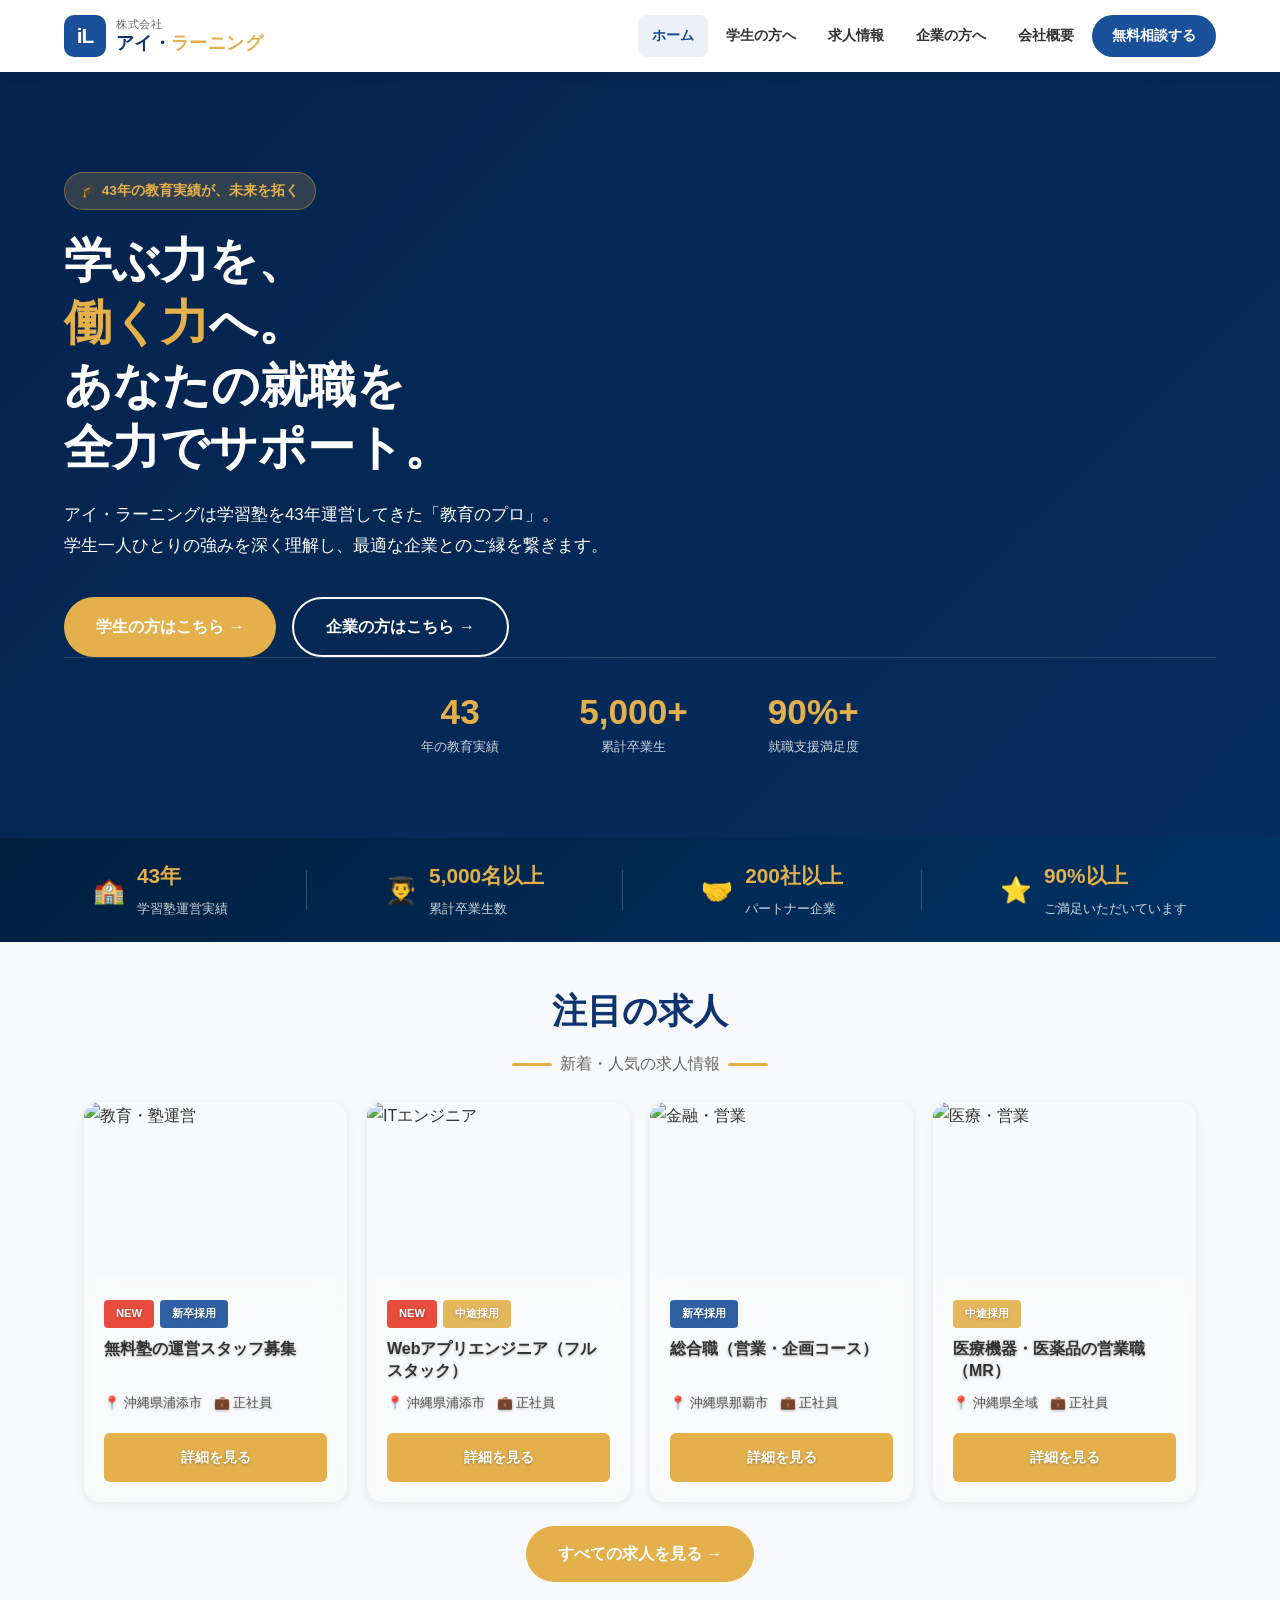
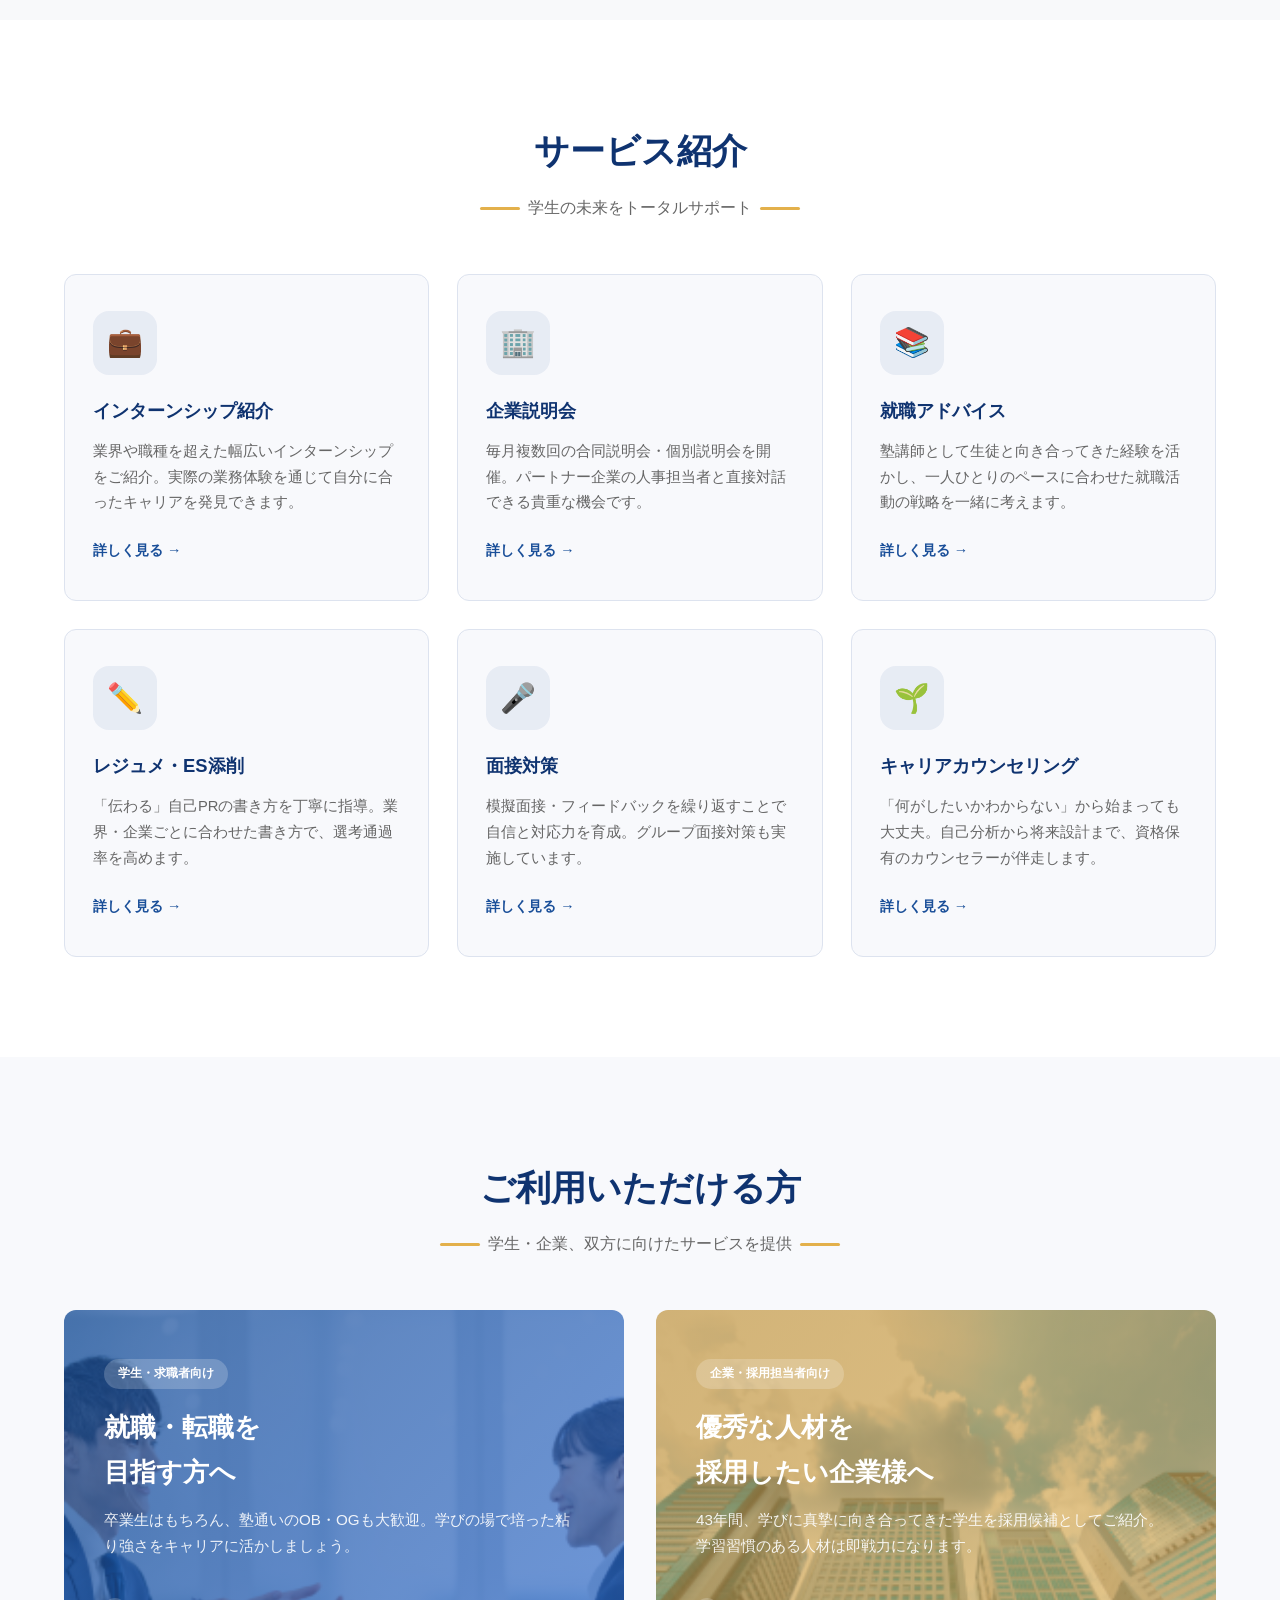
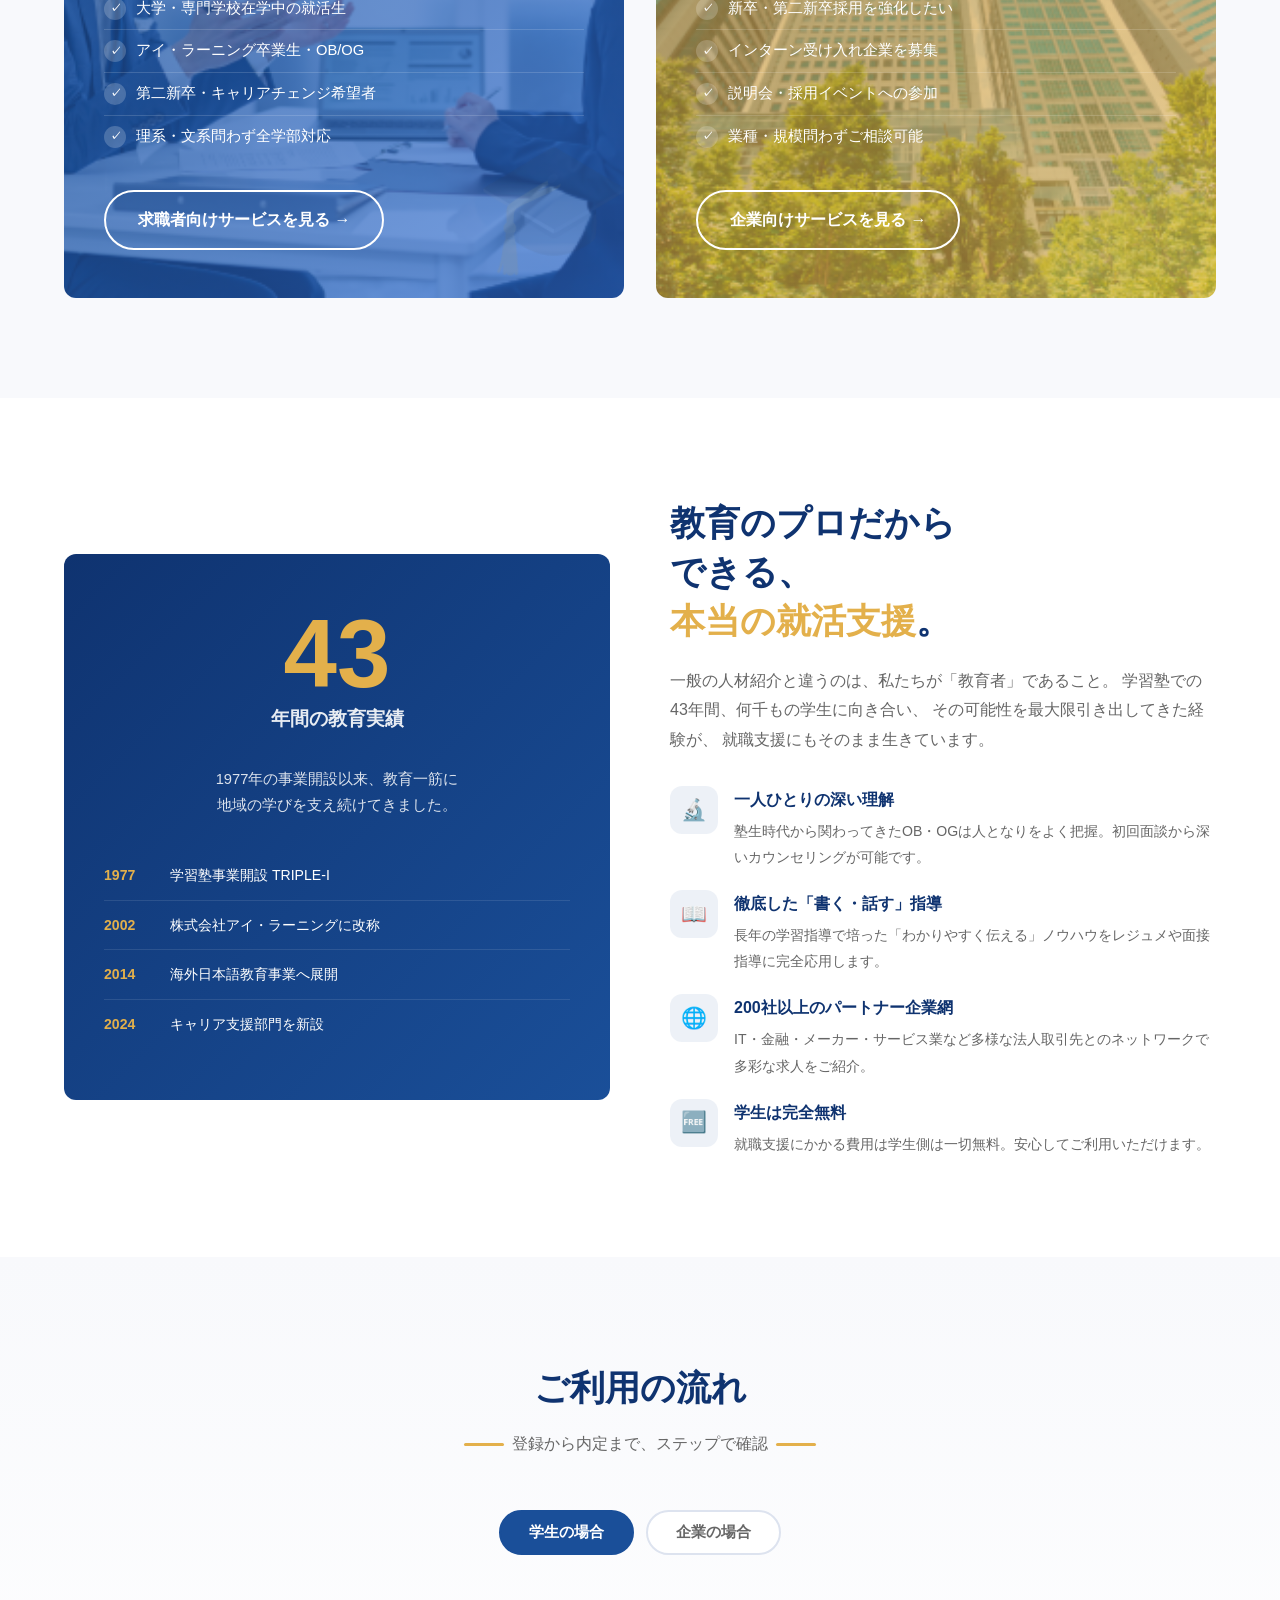
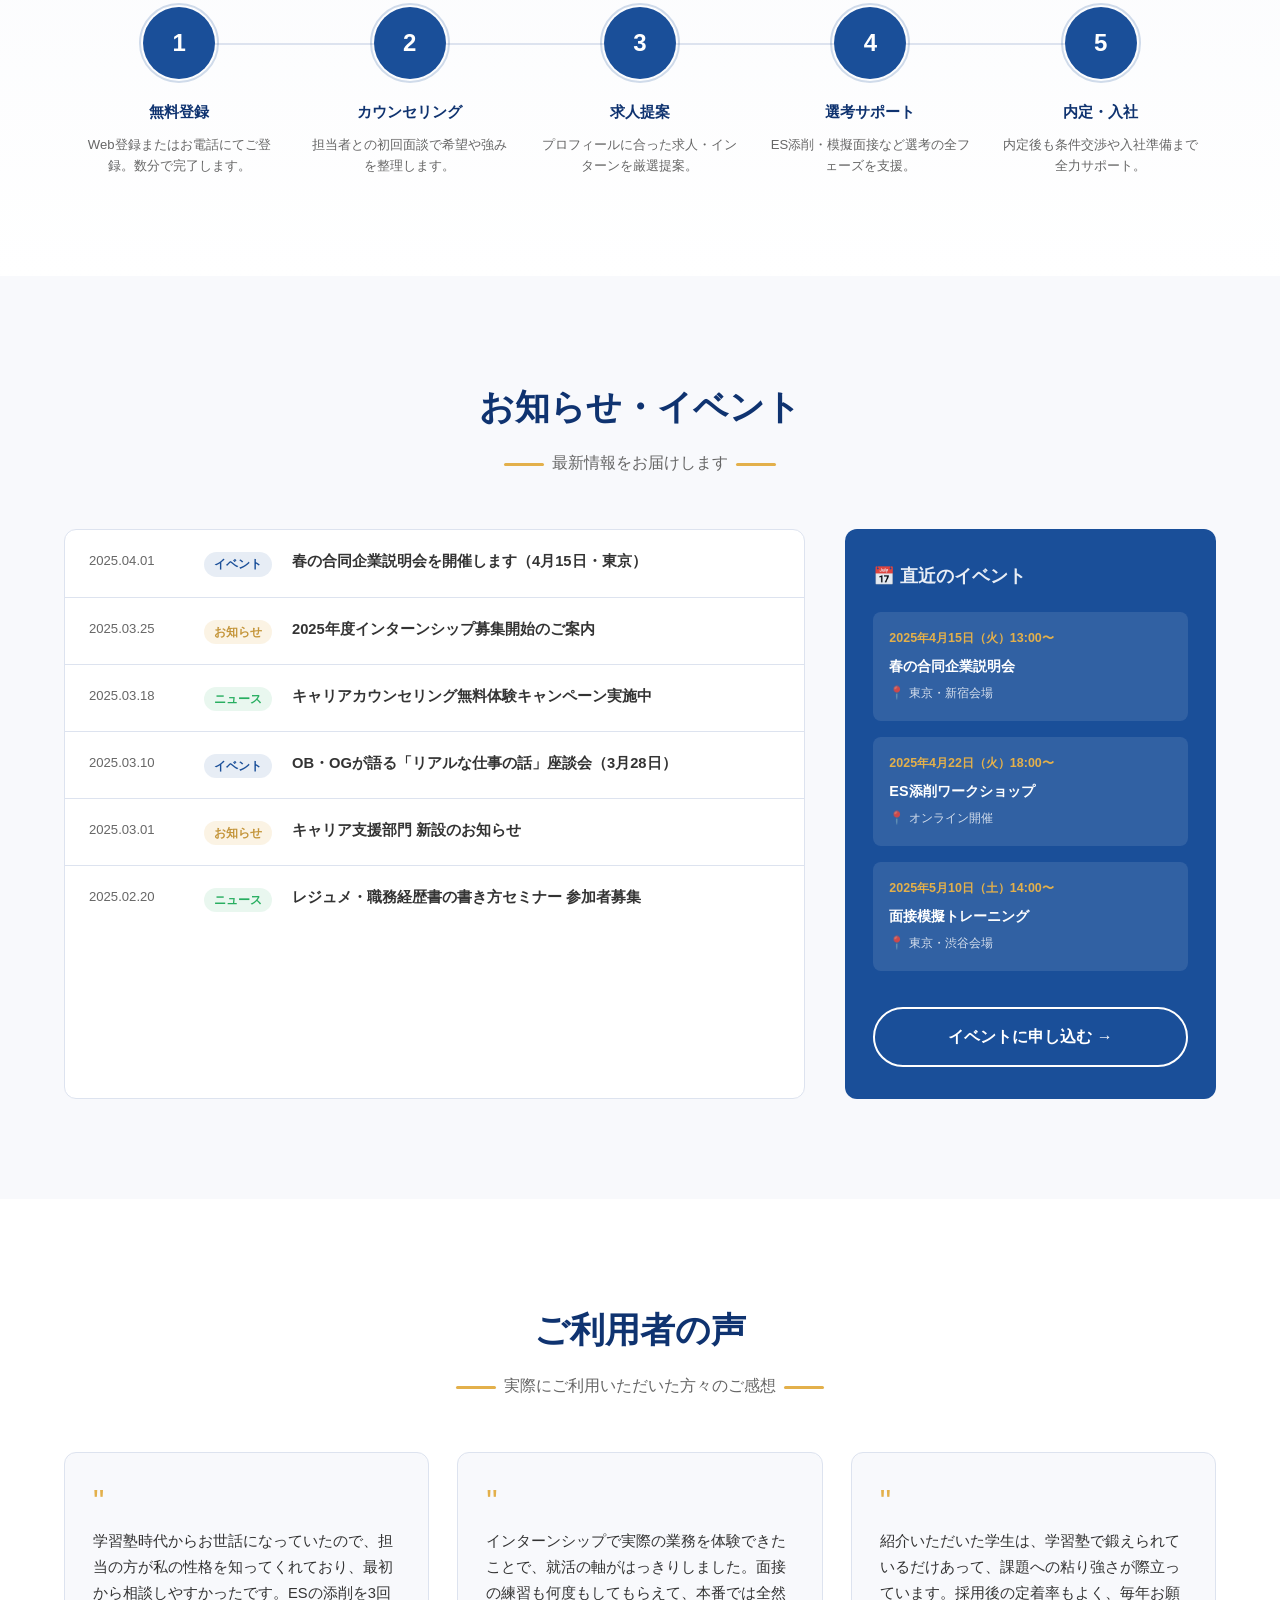
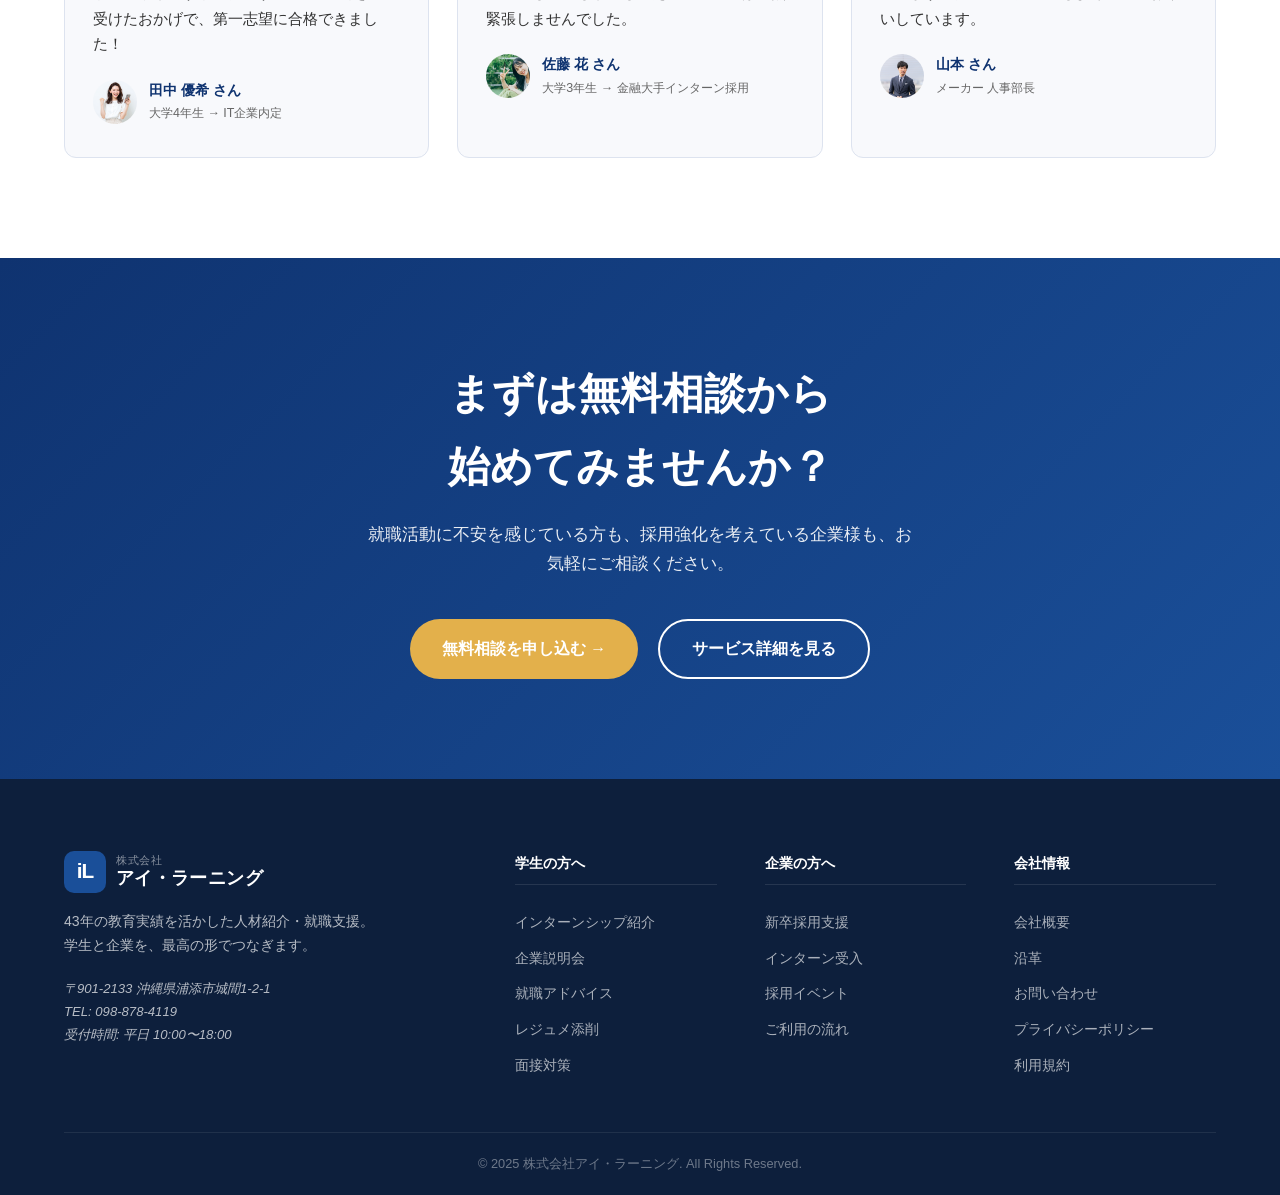
==== commit 5ae187ff: "fix: apply 38px+38px=76px spacing rule and remove reveal classes" ====
--- a/index.html
+++ b/index.html
@@ -1,4 +1,3 @@
-HELLO JUN 2026
 <!DOCTYPE html>
 <html lang="ja">
 <head>
@@ -8,25 +7,31 @@
   <title>アイ・ラーニング キャリア支援 | 学生と企業をつなぐ</title>
   <link rel="stylesheet" href="css/style.css?v=FINAL_TEST_001">
   <style>
-    /* Inline CSS test for featured jobs section */
-    body { background: red !important; }
-    .featured-jobs-section * { 
-      margin: 0 !important; 
-      padding: 0 !important; 
+    /* 全体背景とデバッグ表示の完全消去 */
+    body { background: #ffffff !important; }
+    
+    /* セクション全体の余白設定：上下合わせて76px */
+    .featured-jobs-section {
+      padding-top: 38px !important;
+      padding-bottom: 38px !important;
+      margin: 0 !important;
+      background: #F8F9FA;
     }
-    .featured-jobs-section {
-      padding-top: 76px !important;
-      padding-bottom: 76px !important;
-      margin: 0 !important;
+
+    /* 内部要素の余白を極限まで削る：足し算を防ぐ */
+    .featured-jobs-section .section-title {
+      margin-top: 0 !important;
+      margin-bottom: 8px !important; /* タイトルのすぐ下にサブタイトル */
     }
-    .featured-jobs-section .section-title {
-      margin-bottom: 16px !important;
+
+    .featured-jobs-section .section-sub {
+      margin-top: 0 !important;
+      margin-bottom: 24px !important; /* サブタイトルの下に少し空けてカード */
     }
-    .featured-jobs-section .section-sub {
-      margin-bottom: 40px !important;
-    }
+
     .featured-jobs-list {
-      margin-bottom: 40px !important;
+      margin-top: 0 !important;
+      margin-bottom: 24px !important; /* カードの下にすぐボタン */
     }
   </style>
 </head>
@@ -145,12 +150,12 @@
   <!-- ===== 注目の求人 ===== -->
   <section class="featured-jobs-section">
     <div class="container">
-      <h2 class="section-title reveal">注目の求人</h2>
-      <p class="section-sub reveal"><span></span>新着・人気の求人情報<span></span></p>
+      <h2 class="section-title">注目の求人</h2>
+      <p class="section-sub"><span></span>新着・人気の求人情報<span></span></p>
 
       <div class="featured-jobs-list">
         <!-- 求人カード 1 -->
-        <a href="pages/jobs.html" class="job-item reveal">
+        <a href="pages/jobs.html" class="job-item">
           <div class="job-bg-image">
             <img src="https://images.unsplash.com/photo-1522202176988-66273c2fd55f?auto=format&fit=crop&w=400&h=600" alt="教育・塾運営">
           </div>
@@ -169,7 +174,7 @@
         </a>
 
         <!-- 求人カード 2 -->
-        <a href="pages/jobs.html" class="job-item reveal">
+        <a href="pages/jobs.html" class="job-item">
           <div class="job-bg-image">
             <img src="https://images.unsplash.com/photo-1497215728101-856f4ea42174?auto=format&fit=crop&w=400&h=600" alt="ITエンジニア">
           </div>
@@ -188,7 +193,7 @@
         </a>
 
         <!-- 求人カード 3 -->
-        <a href="pages/jobs.html" class="job-item reveal">
+        <a href="pages/jobs.html" class="job-item">
           <div class="job-bg-image">
             <img src="https://images.unsplash.com/photo-1560472354-b33ff0c44a43?auto=format&fit=crop&w=400&h=600" alt="金融・営業">
           </div>
@@ -206,7 +211,7 @@
         </a>
 
         <!-- 求人カード 4 -->
-        <a href="pages/jobs.html" class="job-item reveal">
+        <a href="pages/jobs.html" class="job-item">
           <div class="job-bg-image">
             <img src="https://images.unsplash.com/photo-1576091160399-112ba8d25d1d?auto=format&fit=crop&w=400&h=600" alt="医療・営業">
           </div>
@@ -224,7 +229,7 @@
         </a>
       </div>
 
-      <div class="featured-jobs-cta reveal">
+      <div class="featured-jobs-cta">
         <a href="pages/jobs.html" class="btn btn-primary">すべての求人を見る →</a>
       </div>
     </div>
@@ -233,46 +238,46 @@
   <!-- ===== サービス ===== -->
   <section class="services-section">
     <div class="container">
-      <h2 class="section-title reveal">サービス紹介</h2>
-      <p class="section-sub reveal"><span></span>学生の未来をトータルサポート<span></span></p>
+      <h2 class="section-title">サービス紹介</h2>
+      <p class="section-sub"><span></span>学生の未来をトータルサポート<span></span></p>
 
       <div class="services-grid">
-        <div class="service-card reveal">
+        <div class="service-card">
           <div class="service-icon">💼</div>
           <h3>インターンシップ紹介</h3>
           <p>業界や職種を超えた幅広いインターンシップをご紹介。実際の業務体験を通じて自分に合ったキャリアを発見できます。</p>
           <a href="pages/for-students.html#internship" class="service-link">詳しく見る →</a>
         </div>
 
-        <div class="service-card reveal">
+        <div class="service-card">
           <div class="service-icon">🏢</div>
           <h3>企業説明会</h3>
           <p>毎月複数回の合同説明会・個別説明会を開催。パートナー企業の人事担当者と直接対話できる貴重な機会です。</p>
           <a href="pages/for-students.html#seminar" class="service-link">詳しく見る →</a>
         </div>
 
-        <div class="service-card reveal">
+        <div class="service-card">
           <div class="service-icon">📚</div>
           <h3>就職アドバイス</h3>
           <p>塾講師として生徒と向き合ってきた経験を活かし、一人ひとりのペースに合わせた就職活動の戦略を一緒に考えます。</p>
           <a href="pages/for-students.html#advice" class="service-link">詳しく見る →</a>
         </div>
 
-        <div class="service-card reveal">
+        <div class="service-card">
           <div class="service-icon">✏️</div>
           <h3>レジュメ・ES添削</h3>
           <p>「伝わる」自己PRの書き方を丁寧に指導。業界・企業ごとに合わせた書き方で、選考通過率を高めます。</p>
           <a href="pages/for-students.html#resume" class="service-link">詳しく見る →</a>
         </div>
 
-        <div class="service-card reveal">
+        <div class="service-card">
           <div class="service-icon">🎤</div>
           <h3>面接対策</h3>
           <p>模擬面接・フィードバックを繰り返すことで自信と対応力を育成。グループ面接対策も実施しています。</p>
           <a href="pages/for-students.html#interview" class="service-link">詳しく見る →</a>
         </div>
 
-        <div class="service-card reveal">
+        <div class="service-card">
           <div class="service-icon">🌱</div>
           <h3>キャリアカウンセリング</h3>
           <p>「何がしたいかわからない」から始まっても大丈夫。自己分析から将来設計まで、資格保有のカウンセラーが伴走します。</p>
@@ -285,11 +290,11 @@
   <!-- ===== 対象者（学生 / 企業） ===== -->
   <section class="target-section">
     <div class="container">
-      <h2 class="section-title reveal">ご利用いただける方</h2>
-      <p class="section-sub reveal"><span></span>学生・企業、双方に向けたサービスを提供<span></span></p>
+      <h2 class="section-title">ご利用いただける方</h2>
+      <p class="section-sub"><span></span>学生・企業、双方に向けたサービスを提供<span></span></p>
 
       <div class="target-grid">
-        <div class="target-card students reveal" data-icon="🎓">
+        <div class="target-card students" data-icon="🎓">
           <span class="target-tag">学生・求職者向け</span>
           <h3>就職・転職を<br>目指す方へ</h3>
           <p>卒業生はもちろん、塾通いのOB・OGも大歓迎。学びの場で培った粘り強さをキャリアに活かしましょう。</p>
@@ -302,7 +307,7 @@
           <a href="pages/for-students.html" class="btn btn-secondary">求職者向けサービスを見る →</a>
         </div>
 
-        <div class="target-card companies reveal" data-icon="🏢">
+        <div class="target-card companies" data-icon="🏢">
           <span class="target-tag">企業・採用担当者向け</span>
           <h3>優秀な人材を<br>採用したい企業様へ</h3>
           <p>43年間、学びに真摯に向き合ってきた学生を採用候補としてご紹介。学習習慣のある人材は即戦力になります。</p>
@@ -322,7 +327,7 @@
   <section class="strength-section">
     <div class="container">
       <div class="strength-grid">
-        <div class="years-visual reveal">
+        <div class="years-visual">
           <div class="years-number">43</div>
           <div class="years-label">年間の教育実績</div>
           <p style="opacity:0.85; font-size:0.92rem; margin-bottom:28px;">
@@ -349,7 +354,7 @@
           </div>
         </div>
 
-        <div class="strength-text reveal">
+        <div class="strength-text">
           <h2>
             教育のプロだから<br>できる、<br>
             <em>本当の就活支援</em>。
@@ -399,8 +404,8 @@
   <!-- ===== 利用の流れ ===== -->
   <section class="flow-section">
     <div class="container">
-      <h2 class="section-title reveal">ご利用の流れ</h2>
-      <p class="section-sub reveal"><span></span>登録から内定まで、ステップで確認<span></span></p>
+      <h2 class="section-title">ご利用の流れ</h2>
+      <p class="section-sub"><span></span>登録から内定まで、ステップで確認<span></span></p>
 
       <div class="flow-tabs">
         <button class="flow-tab active" onclick="switchFlow('student')">学生の場合</button>
@@ -408,27 +413,27 @@
       </div>
 
       <div id="flow-student" class="flow-steps">
-        <div class="flow-step reveal">
+        <div class="flow-step">
           <div class="flow-step-num">1</div>
           <h4>無料登録</h4>
           <p>Web登録またはお電話にてご登録。数分で完了します。</p>
         </div>
-        <div class="flow-step reveal">
+        <div class="flow-step">
           <div class="flow-step-num">2</div>
           <h4>カウンセリング</h4>
           <p>担当者との初回面談で希望や強みを整理します。</p>
         </div>
-        <div class="flow-step reveal">
+        <div class="flow-step">
           <div class="flow-step-num">3</div>
           <h4>求人提案</h4>
           <p>プロフィールに合った求人・インターンを厳選提案。</p>
         </div>
-        <div class="flow-step reveal">
+        <div class="flow-step">
           <div class="flow-step-num">4</div>
           <h4>選考サポート</h4>
           <p>ES添削・模擬面接など選考の全フェーズを支援。</p>
         </div>
-        <div class="flow-step reveal">
+        <div class="flow-step">
           <div class="flow-step-num">5</div>
           <h4>内定・入社</h4>
           <p>内定後も条件交渉や入社準備まで全力サポート。</p>
@@ -436,27 +441,27 @@
       </div>
 
       <div id="flow-company" class="flow-steps" style="display:none;">
-        <div class="flow-step reveal">
+        <div class="flow-step">
           <div class="flow-step-num">1</div>
           <h4>採用ヒアリング</h4>
           <p>求める人物像・採用条件について詳しくお伺いします。</p>
         </div>
-        <div class="flow-step reveal">
+        <div class="flow-step">
           <div class="flow-step-num">2</div>
           <h4>求人掲載</h4>
           <p>アイ・ラーニングの求人データベースに求人を掲載します。</p>
         </div>
-        <div class="flow-step reveal">
+        <div class="flow-step">
           <div class="flow-step-num">3</div>
           <h4>候補者紹介</h4>
           <p>厳選した候補者のレジュメをご提출します。</p>
         </div>
-        <div class="flow-step reveal">
+        <div class="flow-step">
           <div class="flow-step-num">4</div>
           <h4>選考実施</h4>
           <p>面接日程の調整から選考結果の通知まで代行します。</p>
         </div>
-        <div class="flow-step reveal">
+        <div class="flow-step">
           <div class="flow-step-num">5</div>
           <h4>採用・入社</h4>
           <p>内定通知・条件提示のサポートを行い採用完了。</p>
@@ -468,11 +473,11 @@
   <!-- ===== お知らせ & イベント ===== -->
   <section class="news-section">
     <div class="container">
-      <h2 class="section-title reveal">お知らせ・イベント</h2>
-      <p class="section-sub reveal"><span></span>最新情報をお届けします<span></span></p>
+      <h2 class="section-title">お知らせ・イベント</h2>
+      <p class="section-sub"><span></span>最新情報をお届けします<span></span></p>
 
       <div class="news-grid">
-        <div class="news-list reveal">
+        <div class="news-list">
           <div class="news-item">
             <span class="news-date">2025.04.01</span>
             <span class="news-tag tag-event">イベント</span>
@@ -505,7 +510,7 @@
           </div>
         </div>
 
-        <div class="event-card reveal">
+        <div class="event-card">
           <h3>📅 直近のイベント</h3>
           <div class="event-items">
             <div class="event-item">
@@ -536,11 +541,11 @@
   <!-- ===== 卒業生・企業の声 ===== -->
   <section class="voice-section">
     <div class="container">
-      <h2 class="section-title reveal">ご利用者の声</h2>
-      <p class="section-sub reveal"><span></span>実際にご利用いただいた方々のご感想<span></span></p>
+      <h2 class="section-title">ご利用者の声</h2>
+      <p class="section-sub"><span></span>実際にご利用いただいた方々のご感想<span></span></p>
 
       <div class="voice-grid">
-        <div class="voice-card reveal">
+        <div class="voice-card">
           <div class="voice-quote">"</div>
           <p>学習塾時代からお世話になっていたので、担当の方が私の性格を知ってくれており、最初から相談しやすかったです。ESの添削を3回受けたおかげで、第一志望に合格できました！</p>
           <div class="voice-author">
@@ -552,7 +557,7 @@
           </div>
         </div>
 
-        <div class="voice-card reveal">
+        <div class="voice-card">
           <div class="voice-quote">"</div>
           <p>インターンシップで実際の業務を体験できたことで、就活の軸がはっきりしました。面接の練習も何度もしてもらえて、本番では全然緊張しませんでした。</p>
           <div class="voice-author">
@@ -564,7 +569,7 @@
           </div>
         </div>
 
-        <div class="voice-card reveal">
+        <div class="voice-card">
           <div class="voice-quote">"</div>
           <p>紹介いただいた学生は、学習塾で鍛えられているだけあって、課題への粘り強さが際立っています。採用後の定着率もよく、毎年お願いしています。</p>
           <div class="voice-author">
@@ -582,9 +587,9 @@
   <!-- ===== CTA ===== -->
   <section class="cta-section">
     <div class="container">
-      <h2 class="reveal">まずは無料相談から<br>始めてみませんか？</h2>
-      <p class="reveal">就職活動に不安を感じている方も、採用強化を考えている企業様も、お気軽にご相談ください。</p>
-      <div class="cta-buttons reveal">
+      <h2>まずは無料相談から<br>始めてみませんか？</h2>
+      <p>就職活動に不安を感じている方も、採用強化を考えている企業様も、お気軽にご相談ください。</p>
+      <div class="cta-buttons">
         <a href="pages/contact.html" class="btn btn-primary">無料相談を申し込む →</a>
         <a href="pages/for-students.html" class="btn btn-secondary">サービス詳細を見る</a>
       </div>
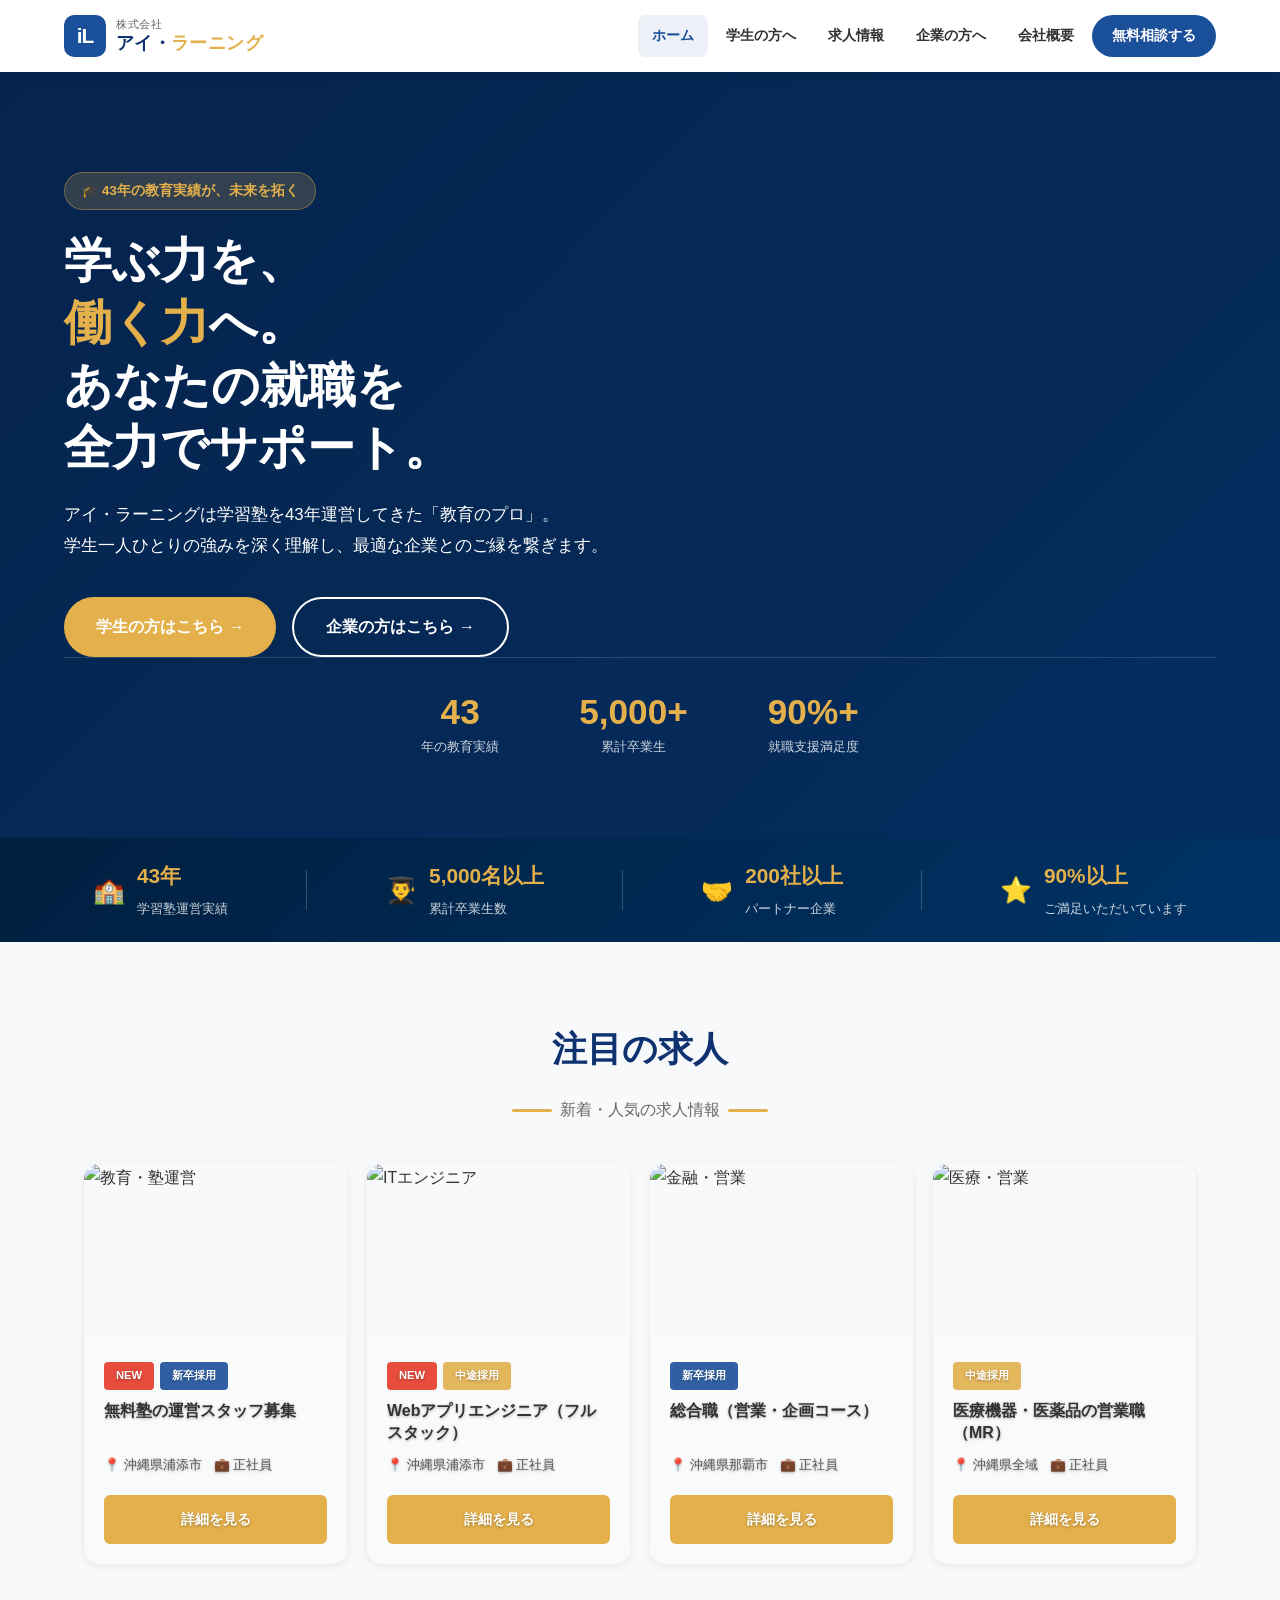
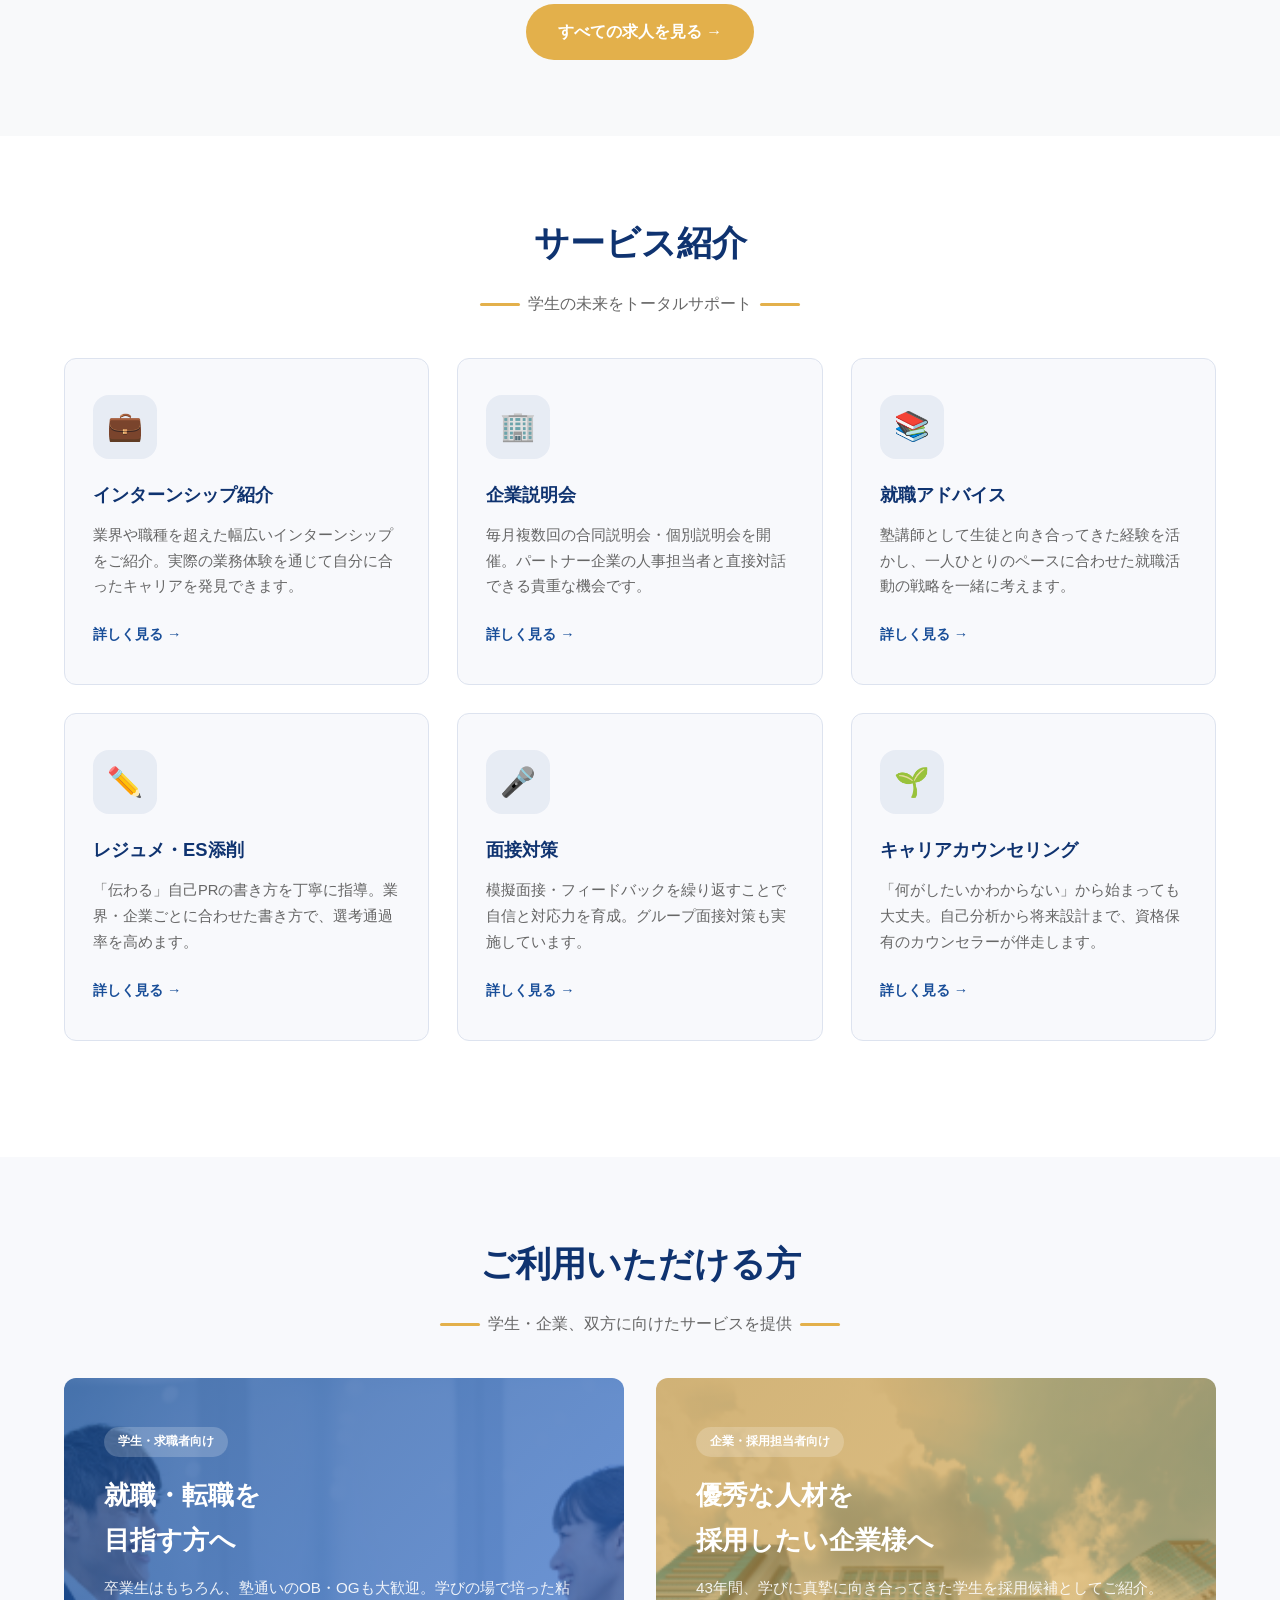
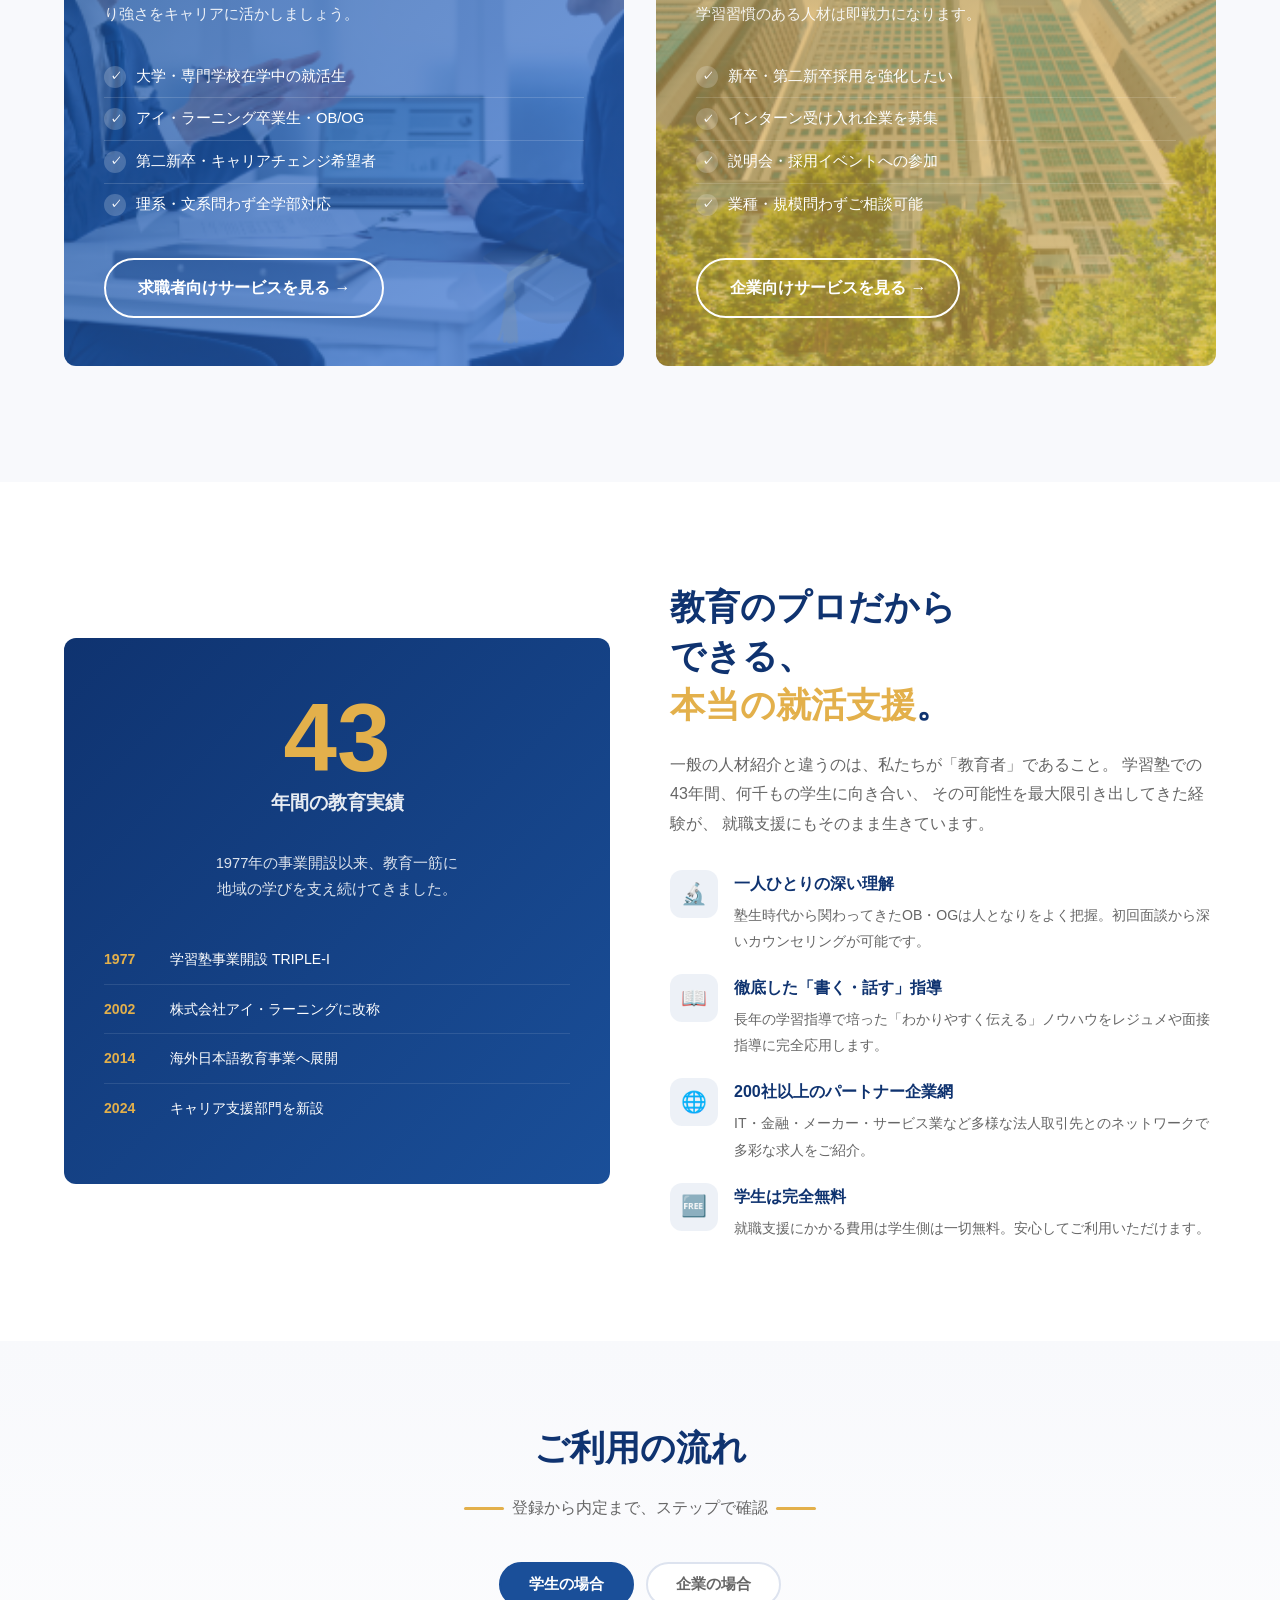
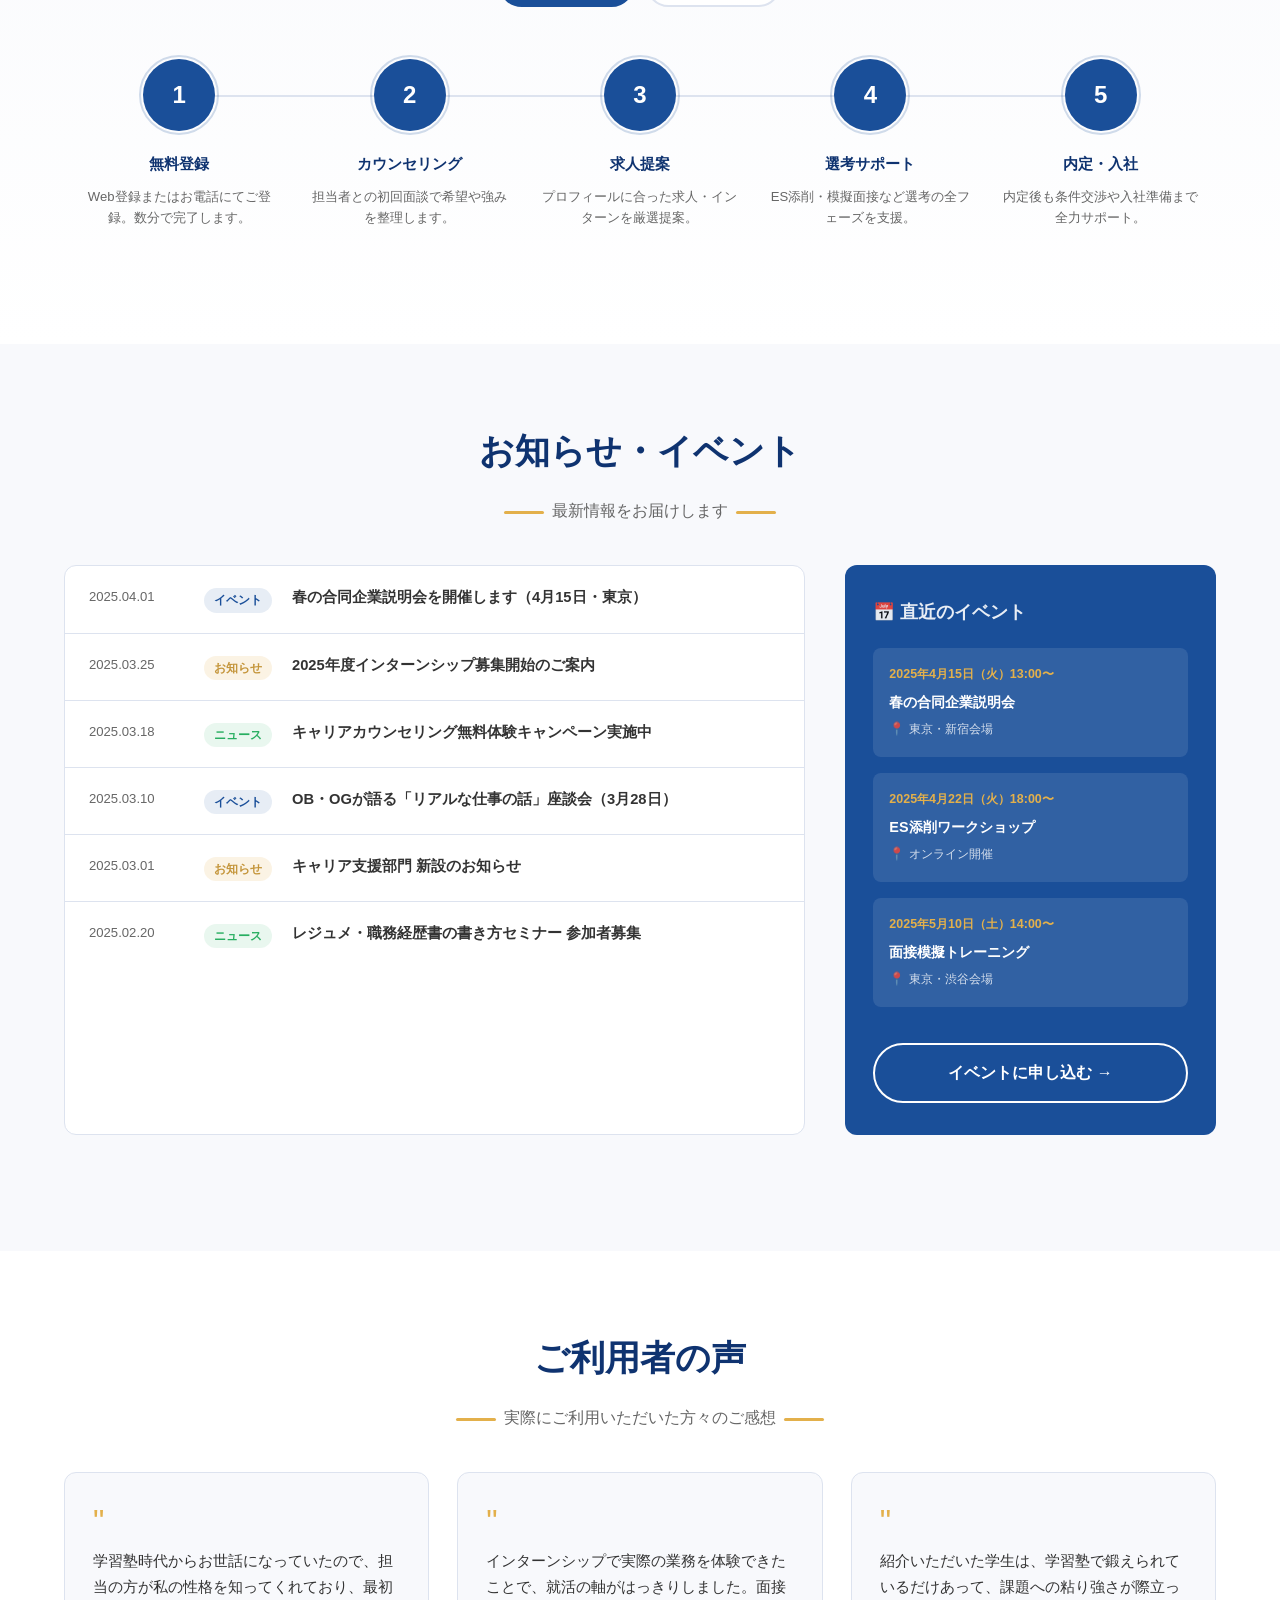
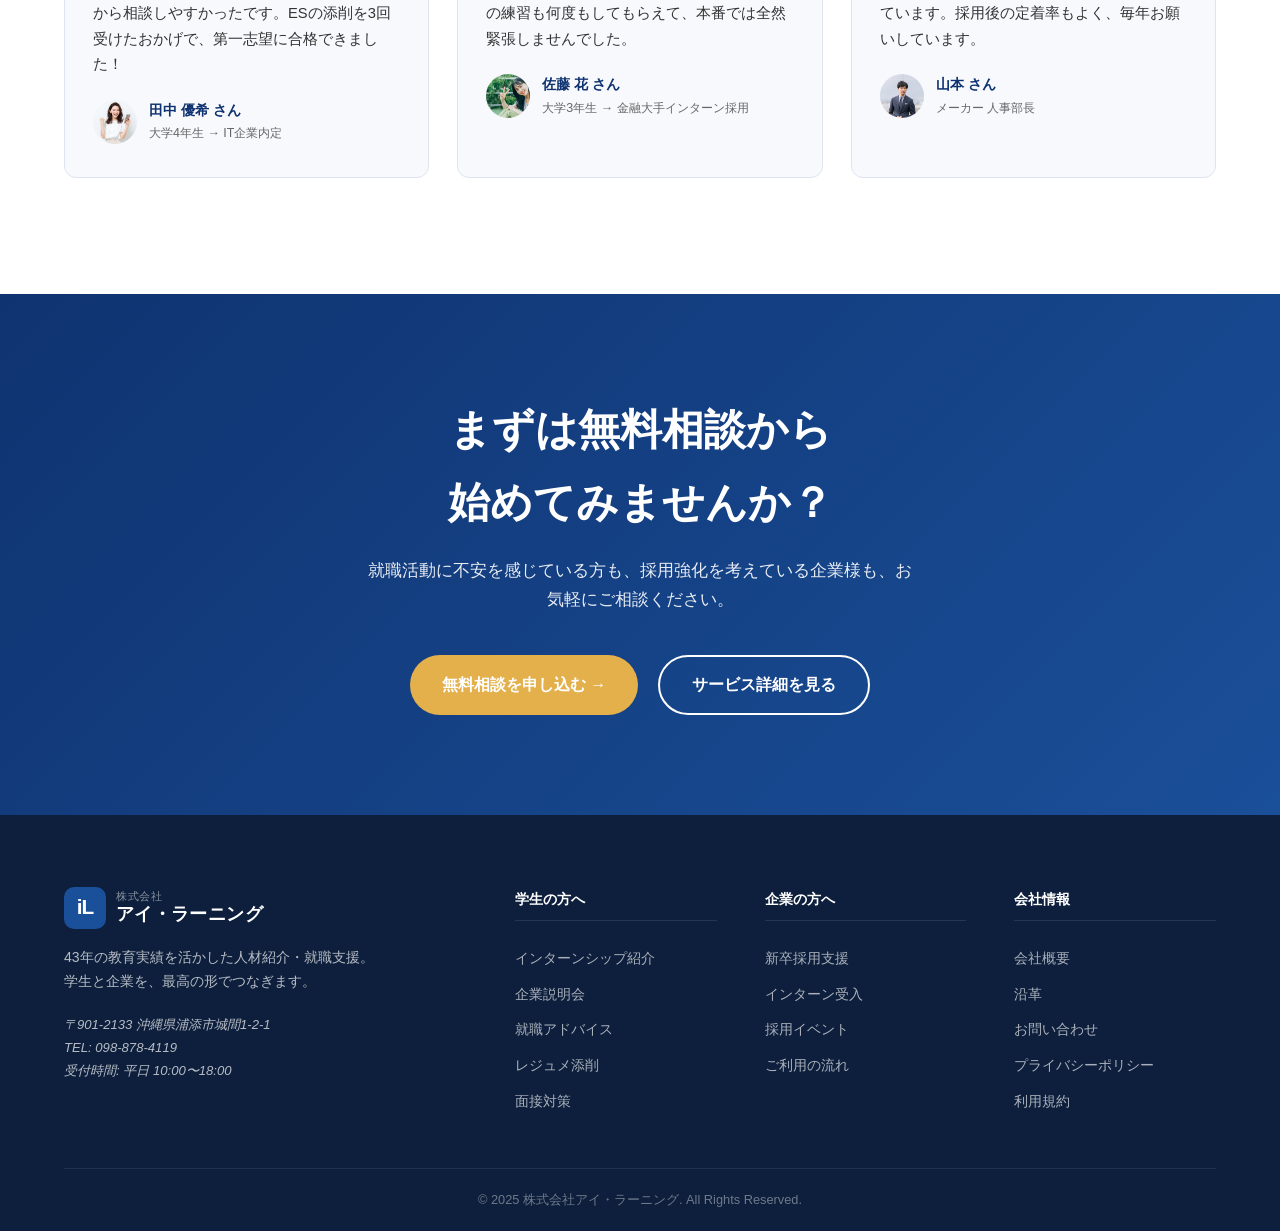
==== commit c7728989: "fix: apply 76px vertical rhythm to all sections with consistent spacing" ====
--- a/index.html
+++ b/index.html
@@ -11,27 +11,46 @@
     body { background: #ffffff !important; }
     
     /* セクション全体の余白設定：上下合わせて76px */
-    .featured-jobs-section {
-      padding-top: 38px !important;
-      padding-bottom: 38px !important;
+    .featured-jobs-section,
+    .services-section,
+    .target-section,
+    .flow-section,
+    .news-section,
+    .voice-section {
+      padding-top: 76px !important;
+      padding-bottom: 76px !important;
       margin: 0 !important;
-      background: #F8F9FA;
     }
 
-    /* 内部要素の余白を極限まで削る：足し算を防ぐ */
-    .featured-jobs-section .section-title {
+    /* 内部要素の余白統制 */
+    .featured-jobs-section .section-title,
+    .services-section .section-title,
+    .target-section .section-title,
+    .flow-section .section-title,
+    .news-section .section-title,
+    .voice-section .section-title {
       margin-top: 0 !important;
-      margin-bottom: 8px !important; /* タイトルのすぐ下にサブタイトル */
+      margin-bottom: 16px !important;
     }
 
-    .featured-jobs-section .section-sub {
+    .featured-jobs-section .section-sub,
+    .services-section .section-sub,
+    .target-section .section-sub,
+    .flow-section .section-sub,
+    .news-section .section-sub,
+    .voice-section .section-sub {
       margin-top: 0 !important;
-      margin-bottom: 24px !important; /* サブタイトルの下に少し空けてカード */
+      margin-bottom: 40px !important;
     }
 
-    .featured-jobs-list {
+    .featured-jobs-list,
+    .services-grid,
+    .target-grid,
+    .flow-steps,
+    .news-grid,
+    .voice-grid {
       margin-top: 0 !important;
-      margin-bottom: 24px !important; /* カードの下にすぐボタン */
+      margin-bottom: 40px !important;
     }
   </style>
 </head>
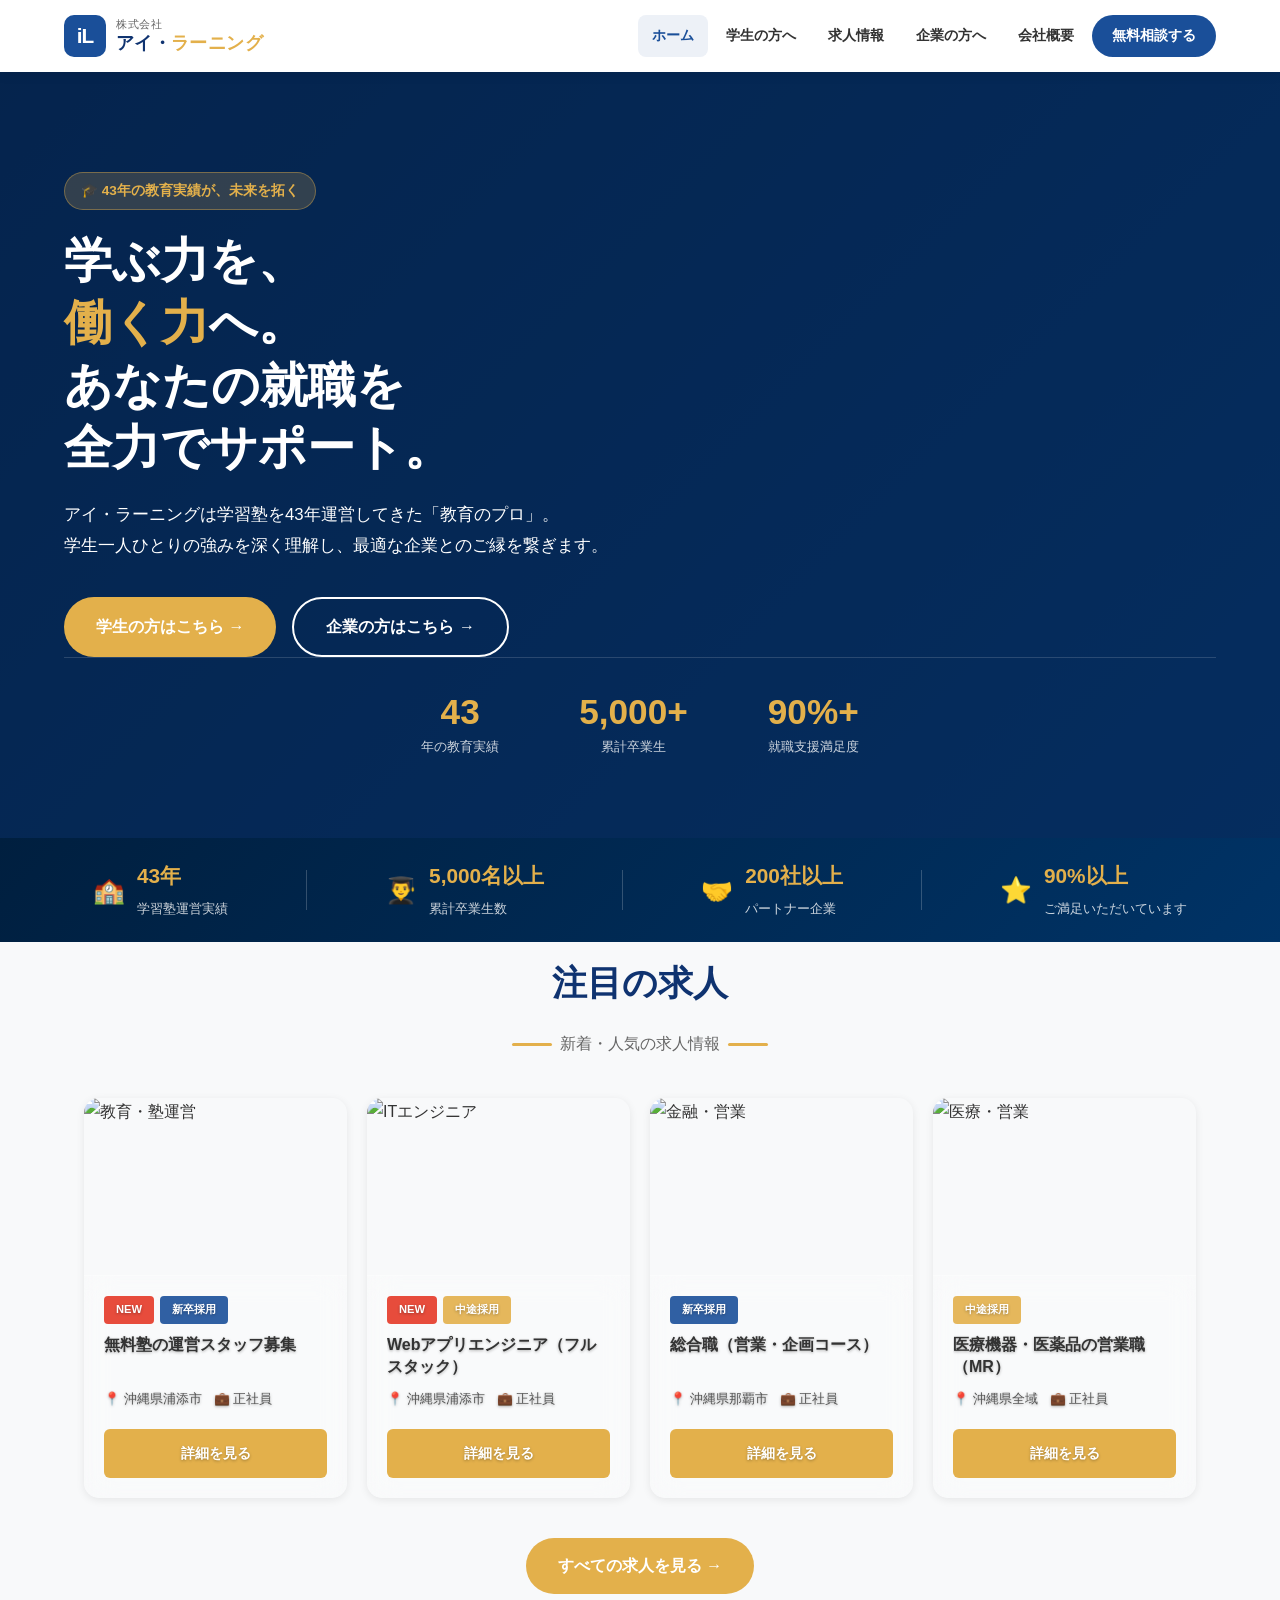
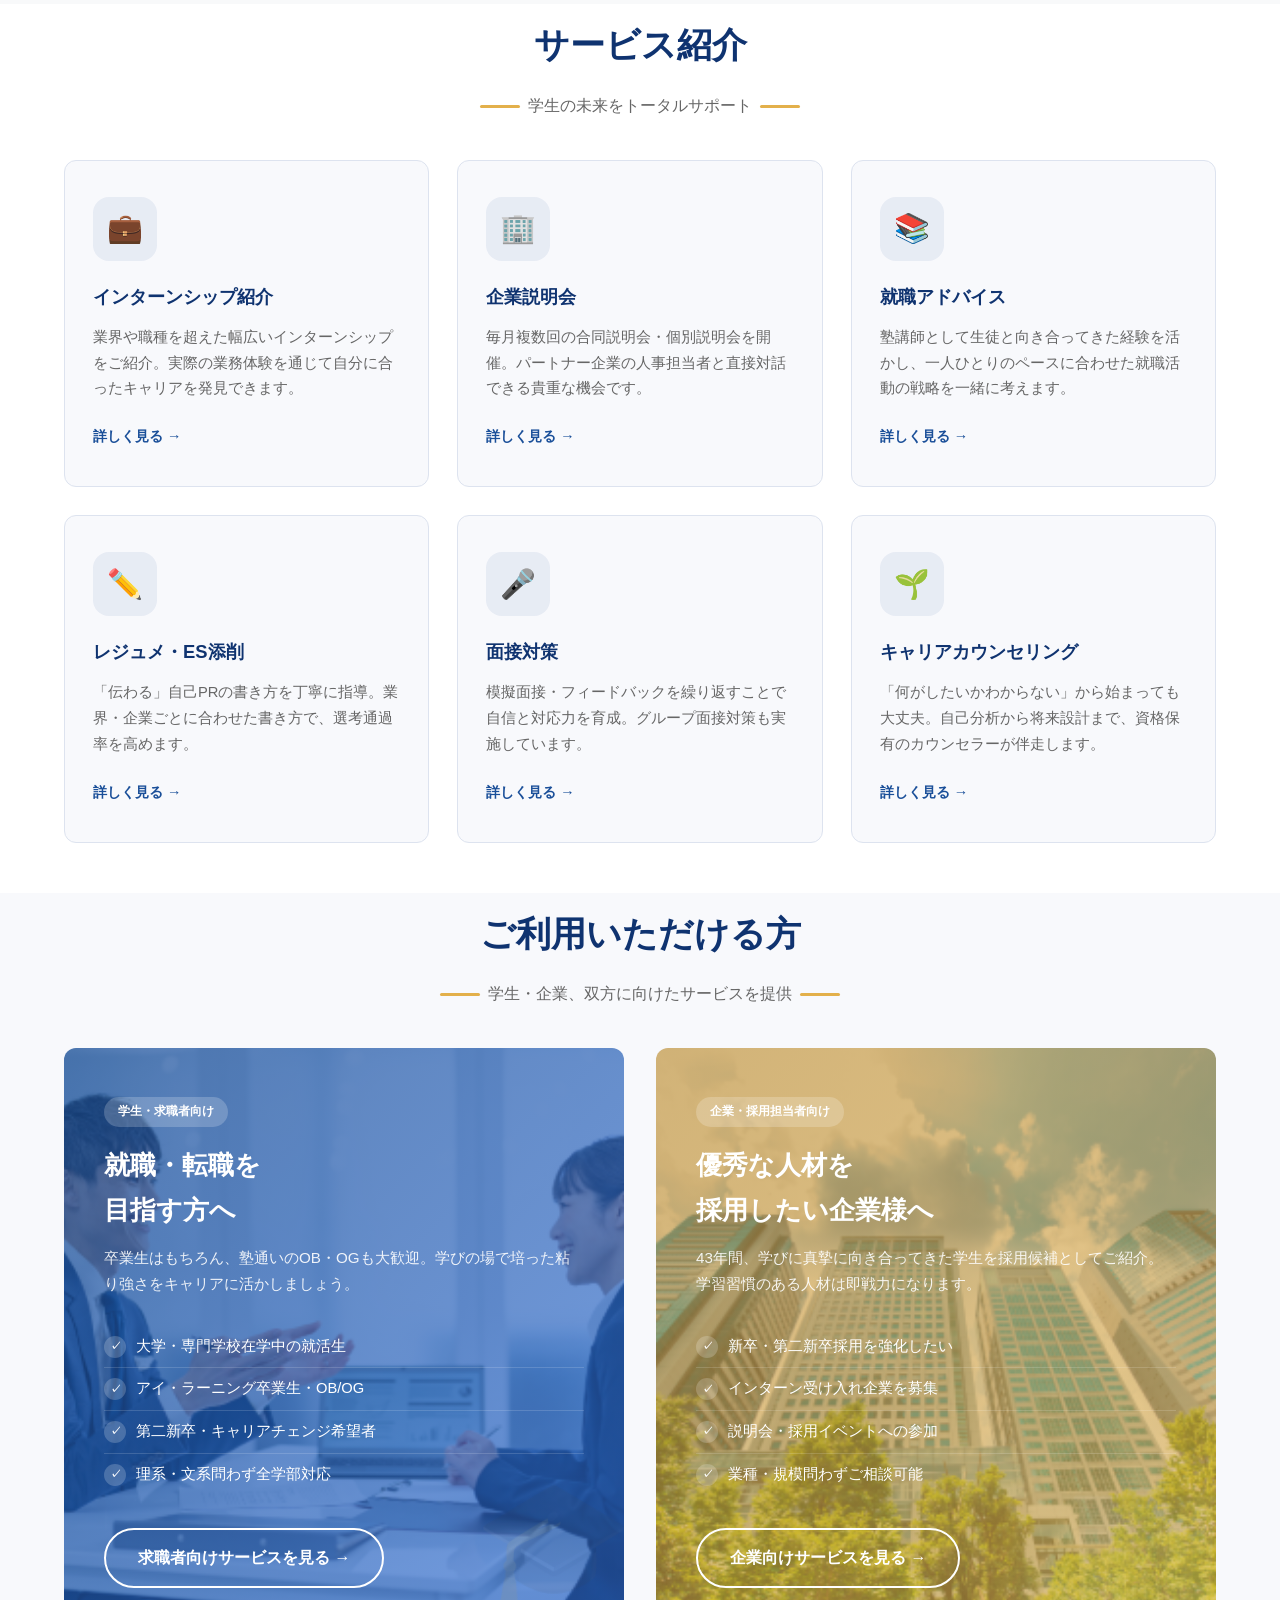
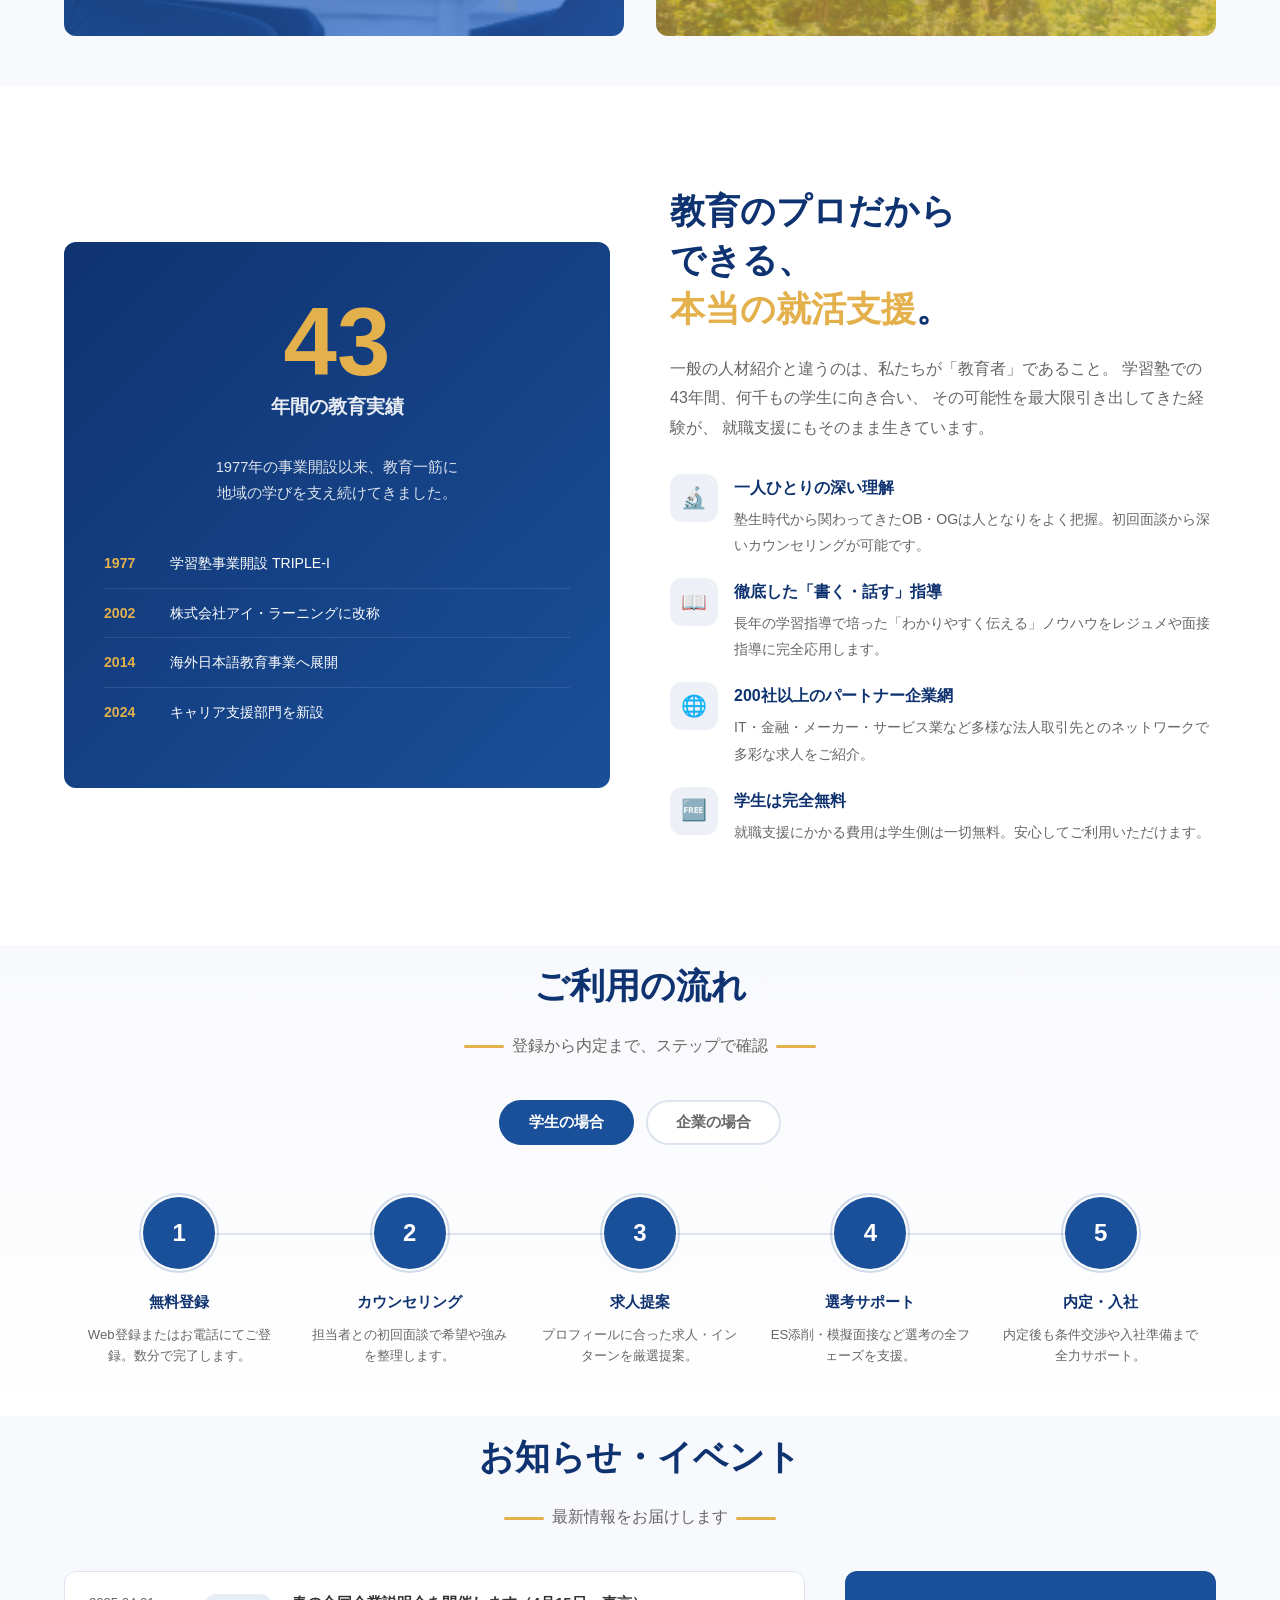
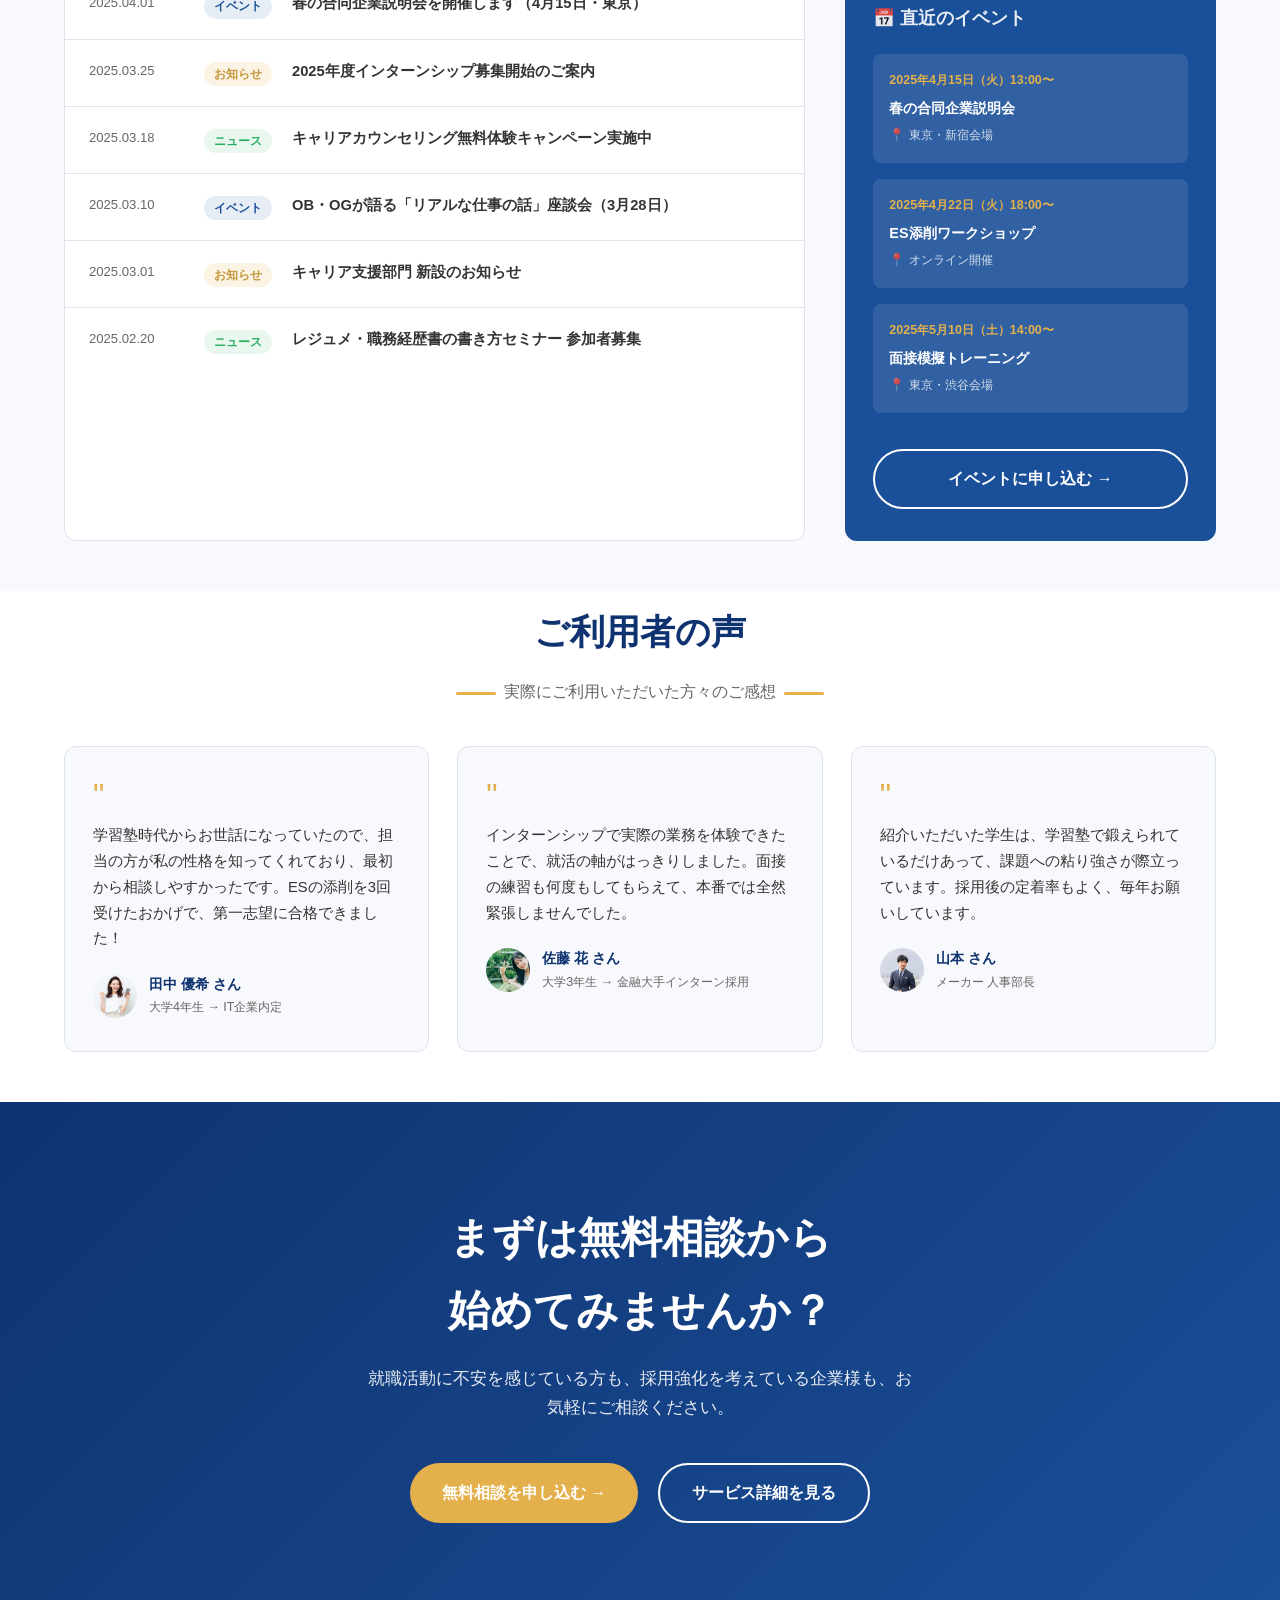
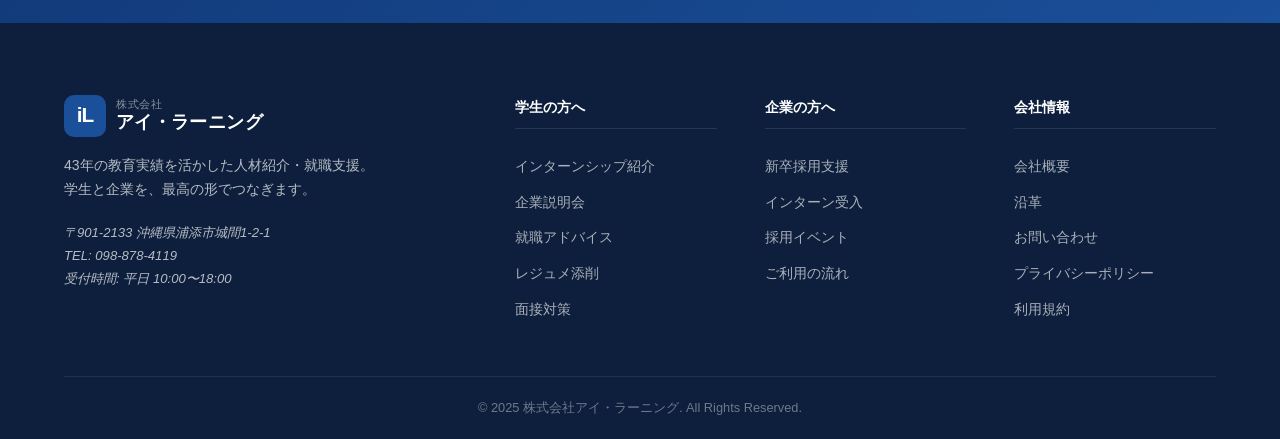
==== commit 7204c448: "fix: change section padding from 76px to 10px" ====
--- a/index.html
+++ b/index.html
@@ -10,15 +10,15 @@
     /* 全体背景とデバッグ表示の完全消去 */
     body { background: #ffffff !important; }
     
-    /* セクション全体の余白設定：上下合わせて76px */
+    /* セクション全体の余白設定：上下合わせて20px */
     .featured-jobs-section,
     .services-section,
     .target-section,
     .flow-section,
     .news-section,
     .voice-section {
-      padding-top: 76px !important;
-      padding-bottom: 76px !important;
+      padding-top: 10px !important;
+      padding-bottom: 10px !important;
       margin: 0 !important;
     }
 
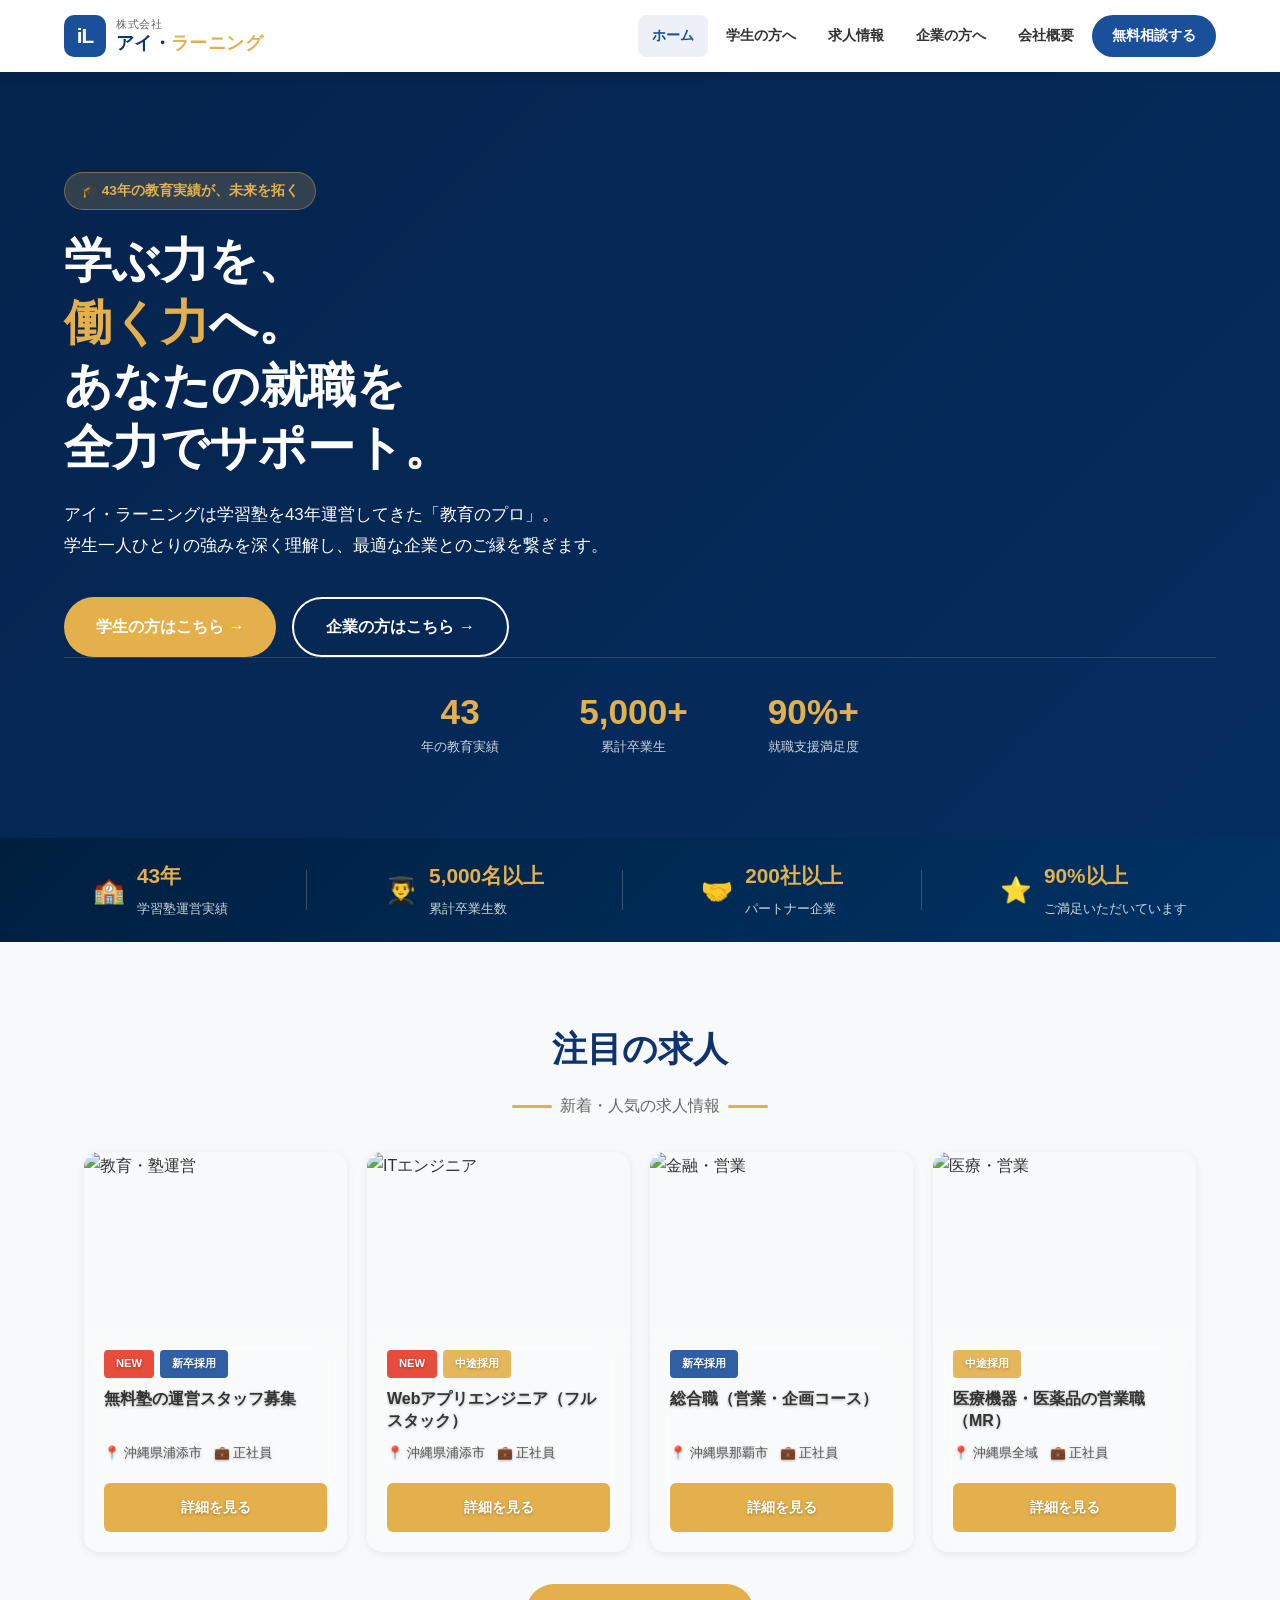
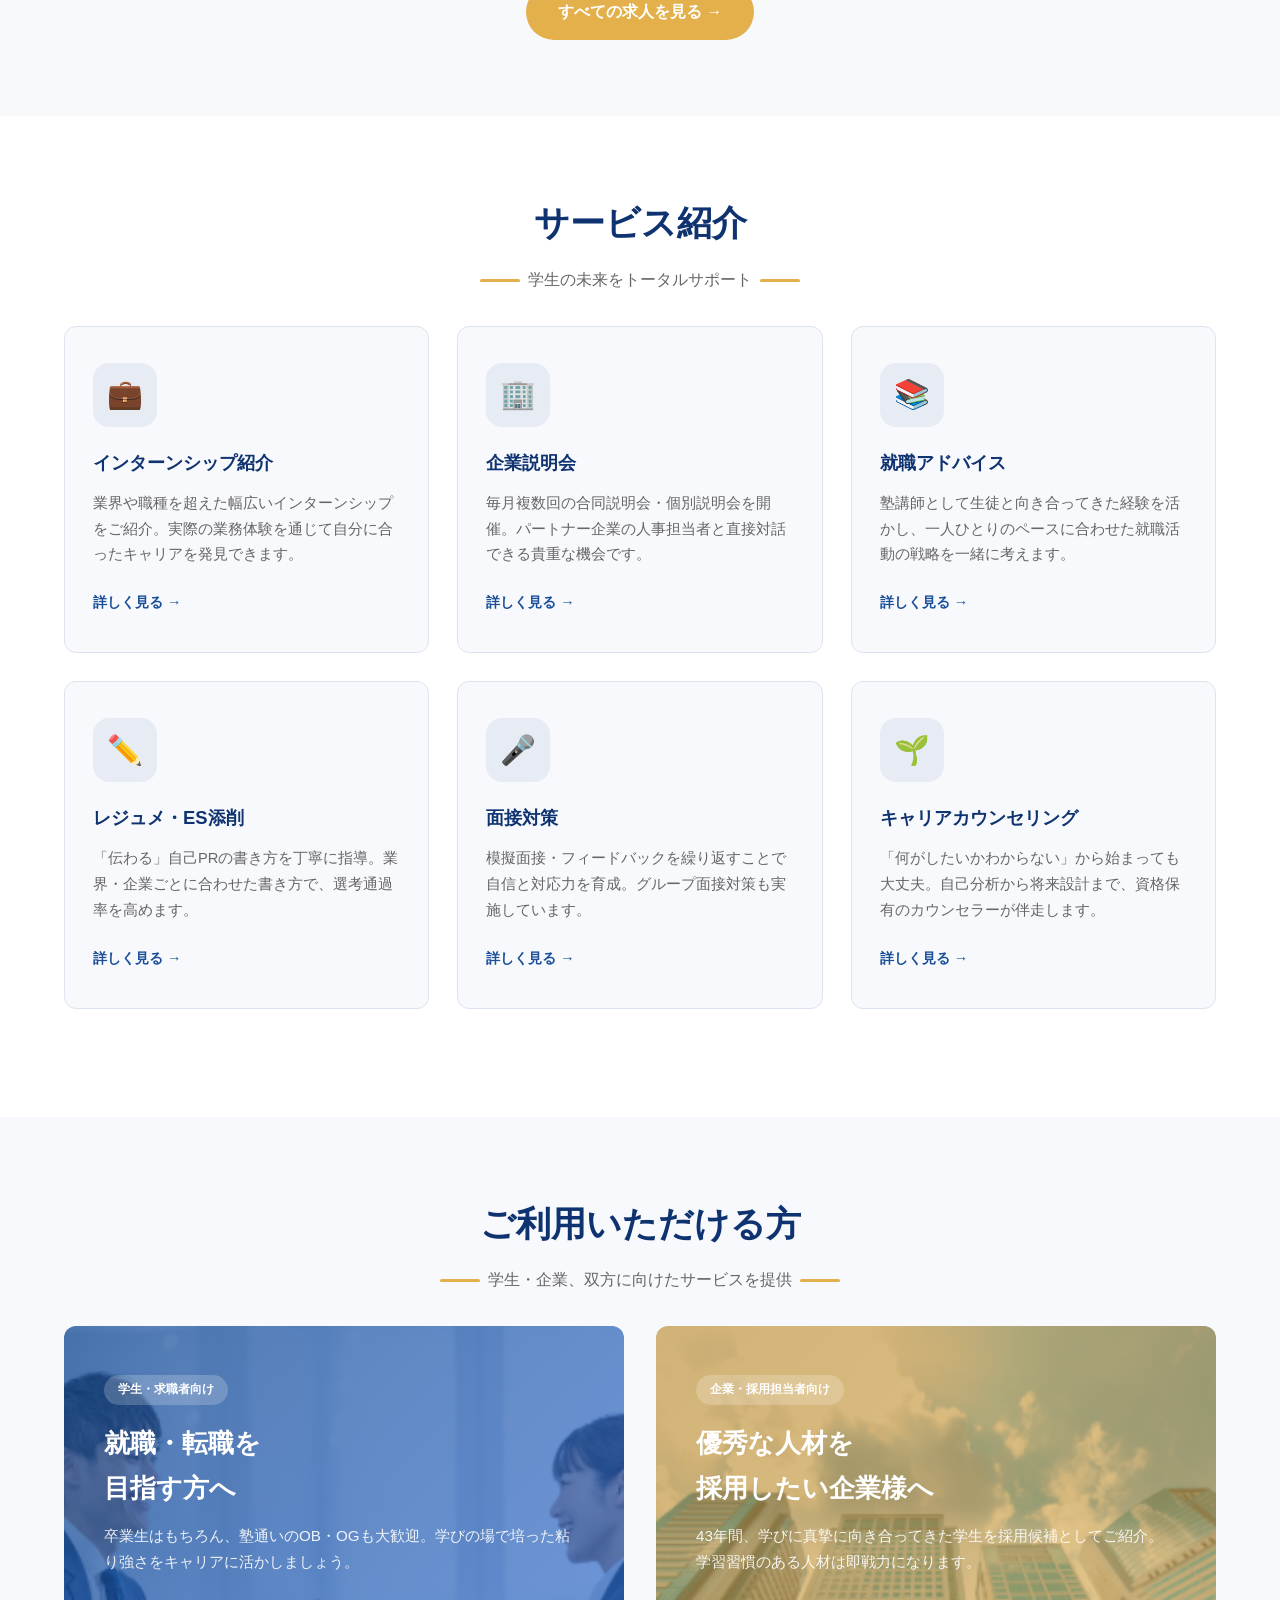
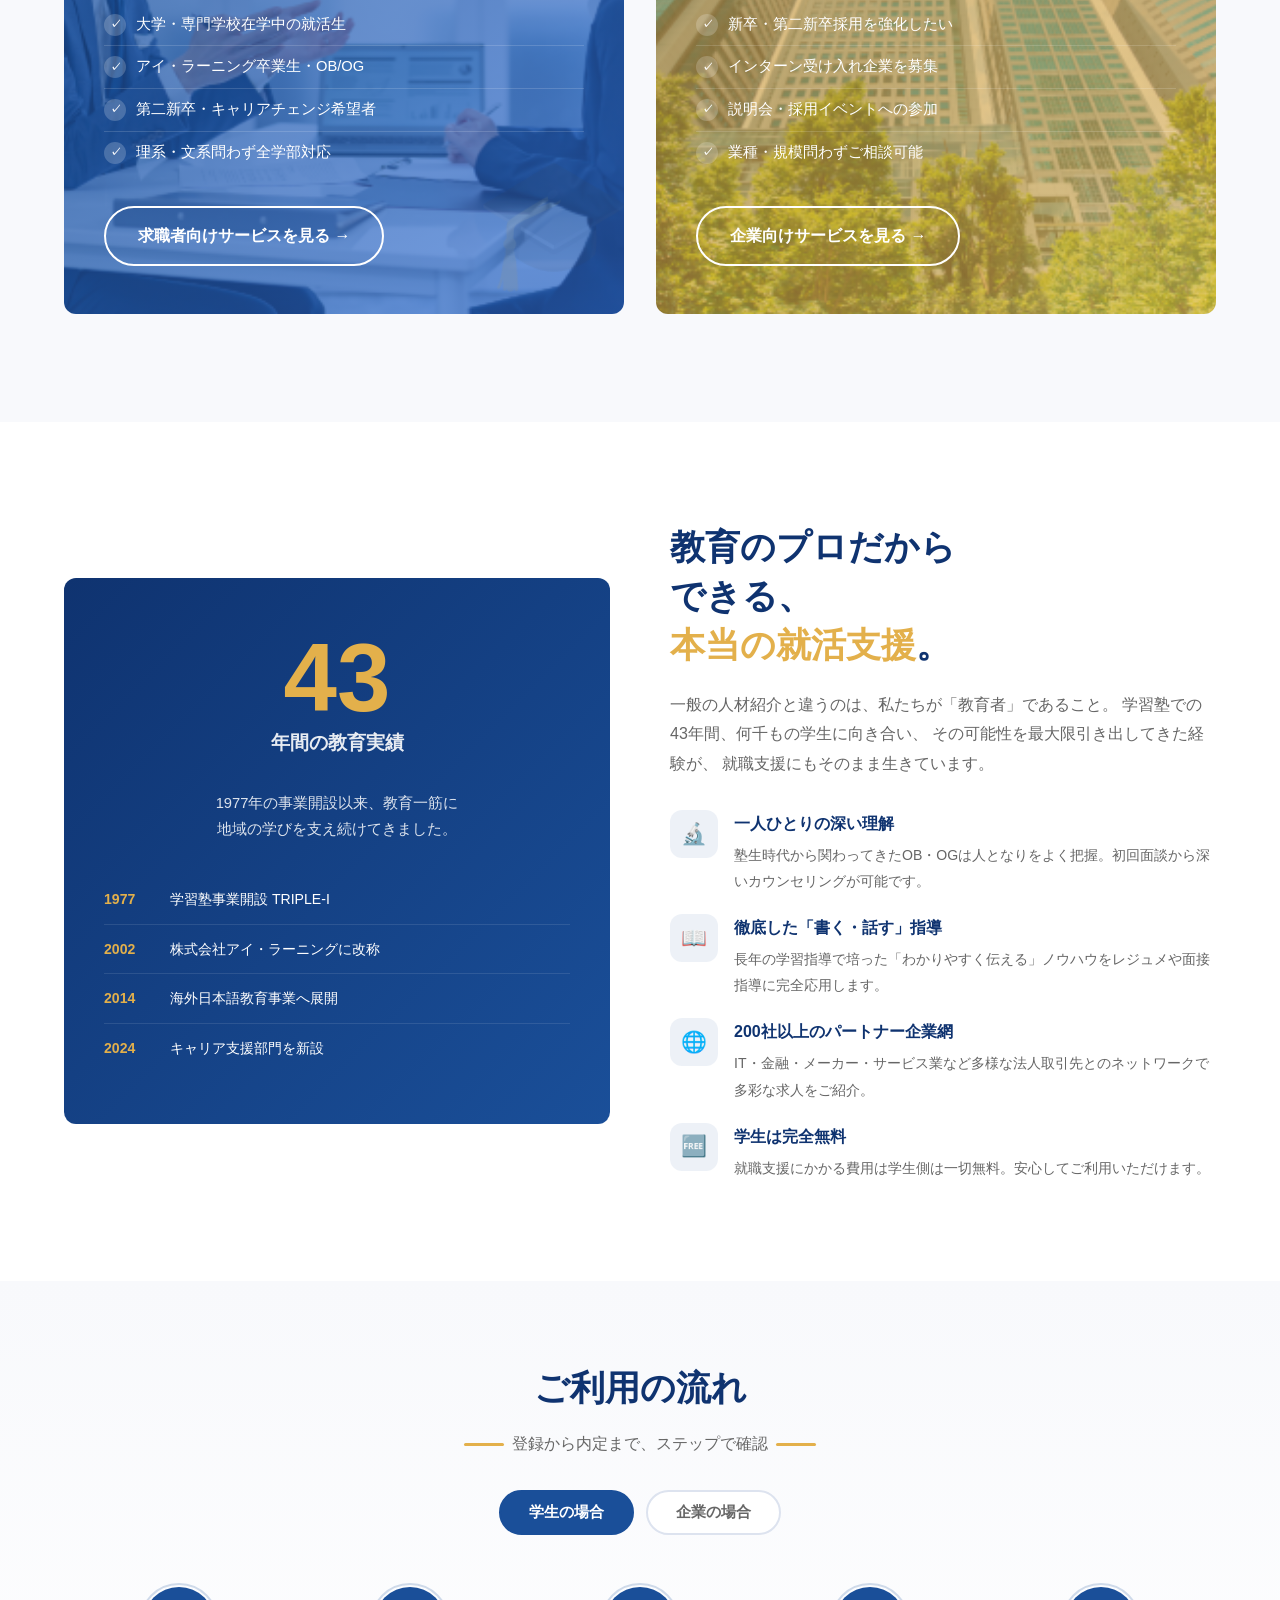
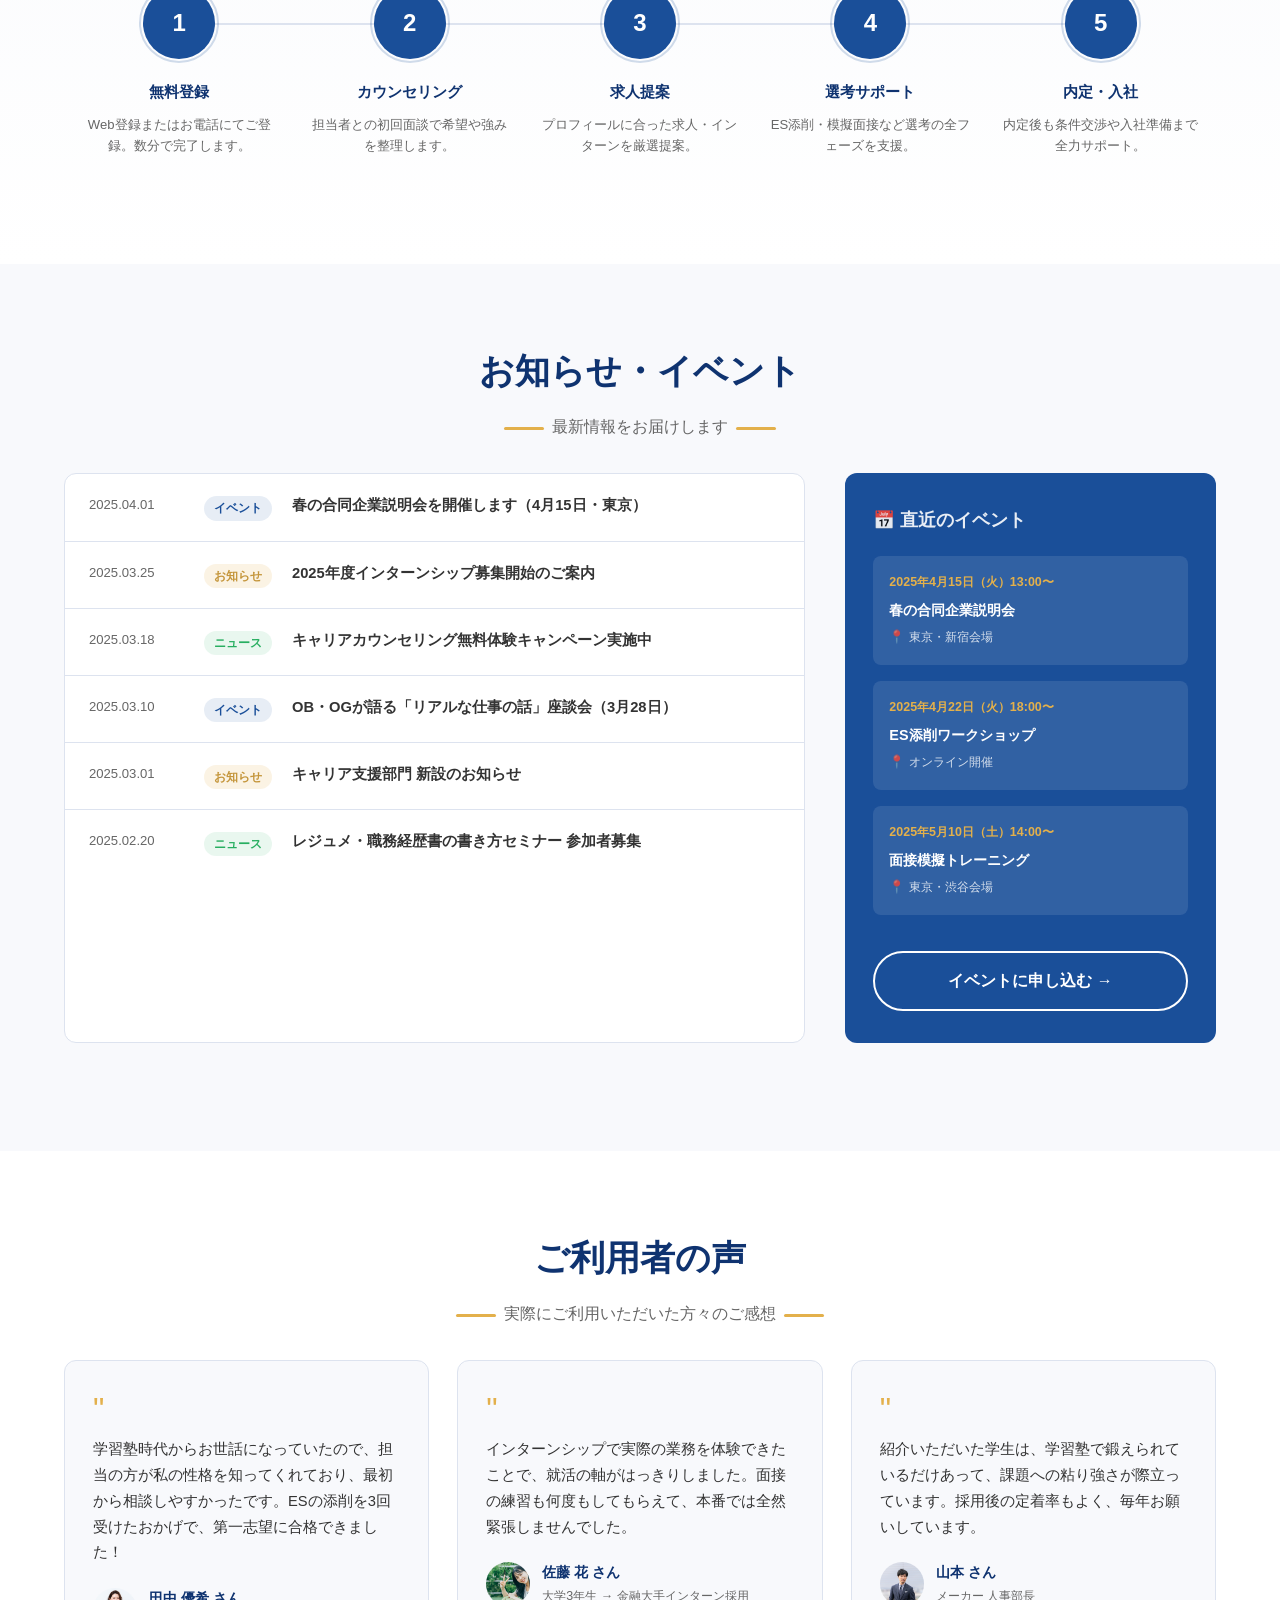
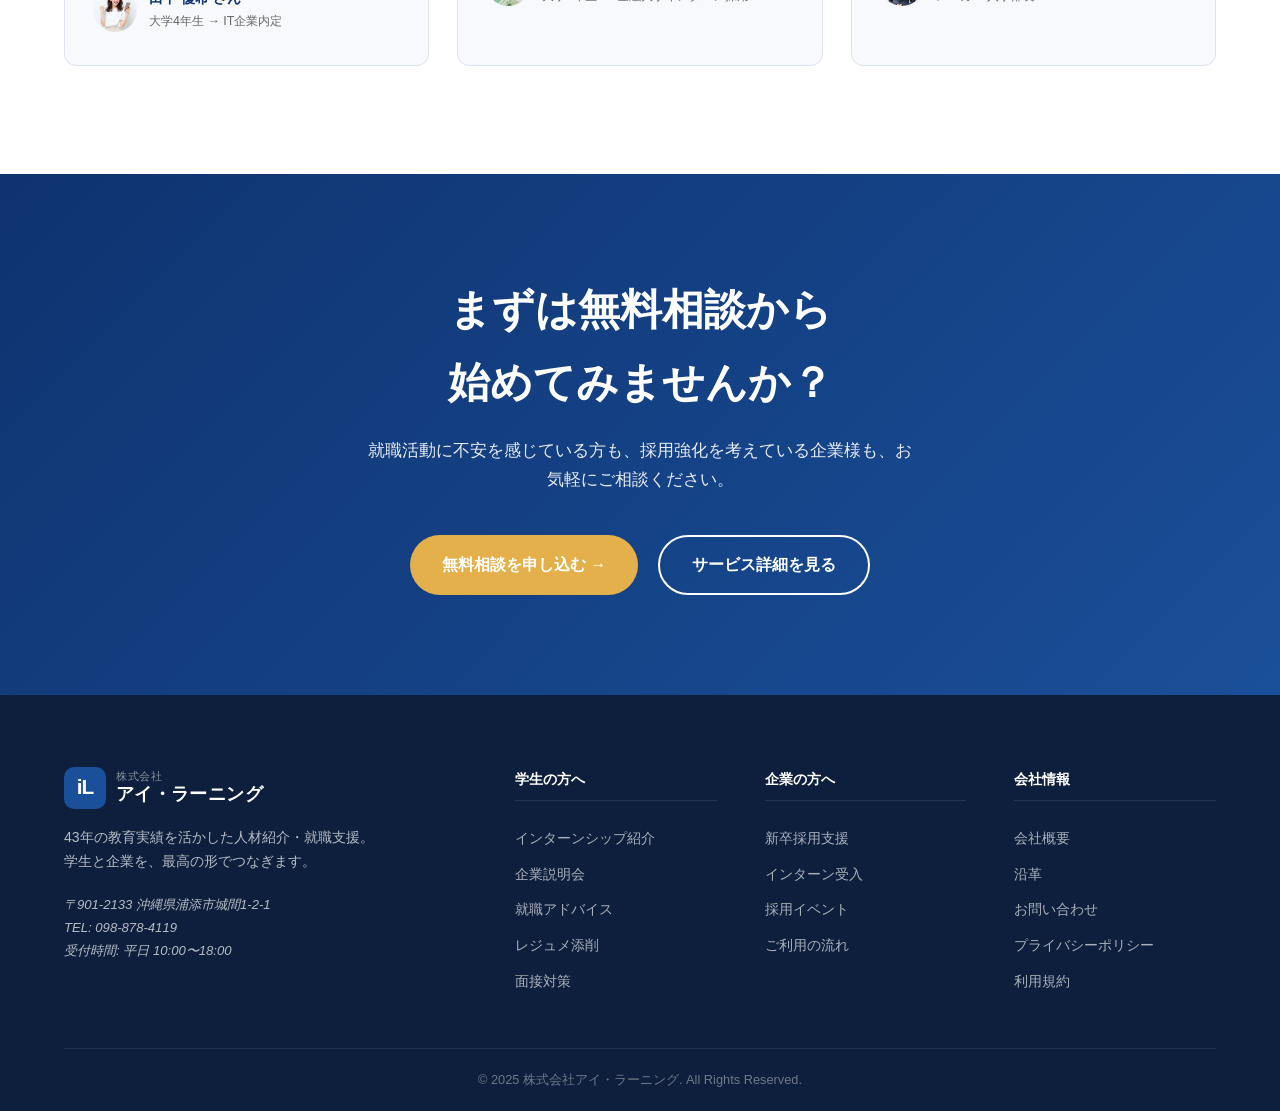
==== commit 8a6548c3: "fix: apply 76px section padding with 12px/32px internal spacing" ====
--- a/index.html
+++ b/index.html
@@ -10,19 +10,19 @@
     /* 全体背景とデバッグ表示の完全消去 */
     body { background: #ffffff !important; }
     
-    /* セクション全体の余白設定：上下合わせて20px */
+    /* セクション全体の余白設定：上下76px */
     .featured-jobs-section,
     .services-section,
     .target-section,
     .flow-section,
     .news-section,
     .voice-section {
-      padding-top: 10px !important;
-      padding-bottom: 10px !important;
+      padding-top: 76px !important;
+      padding-bottom: 76px !important;
       margin: 0 !important;
     }
 
-    /* 内部要素の余白統制 */
+    /* 内部要素の余白統制：最小限に固定 */
     .featured-jobs-section .section-title,
     .services-section .section-title,
     .target-section .section-title,
@@ -30,7 +30,7 @@
     .news-section .section-title,
     .voice-section .section-title {
       margin-top: 0 !important;
-      margin-bottom: 16px !important;
+      margin-bottom: 12px !important;
     }
 
     .featured-jobs-section .section-sub,
@@ -40,7 +40,7 @@
     .news-section .section-sub,
     .voice-section .section-sub {
       margin-top: 0 !important;
-      margin-bottom: 40px !important;
+      margin-bottom: 32px !important;
     }
 
     .featured-jobs-list,
@@ -50,7 +50,7 @@
     .news-grid,
     .voice-grid {
       margin-top: 0 !important;
-      margin-bottom: 40px !important;
+      margin-bottom: 32px !important;
     }
   </style>
 </head>
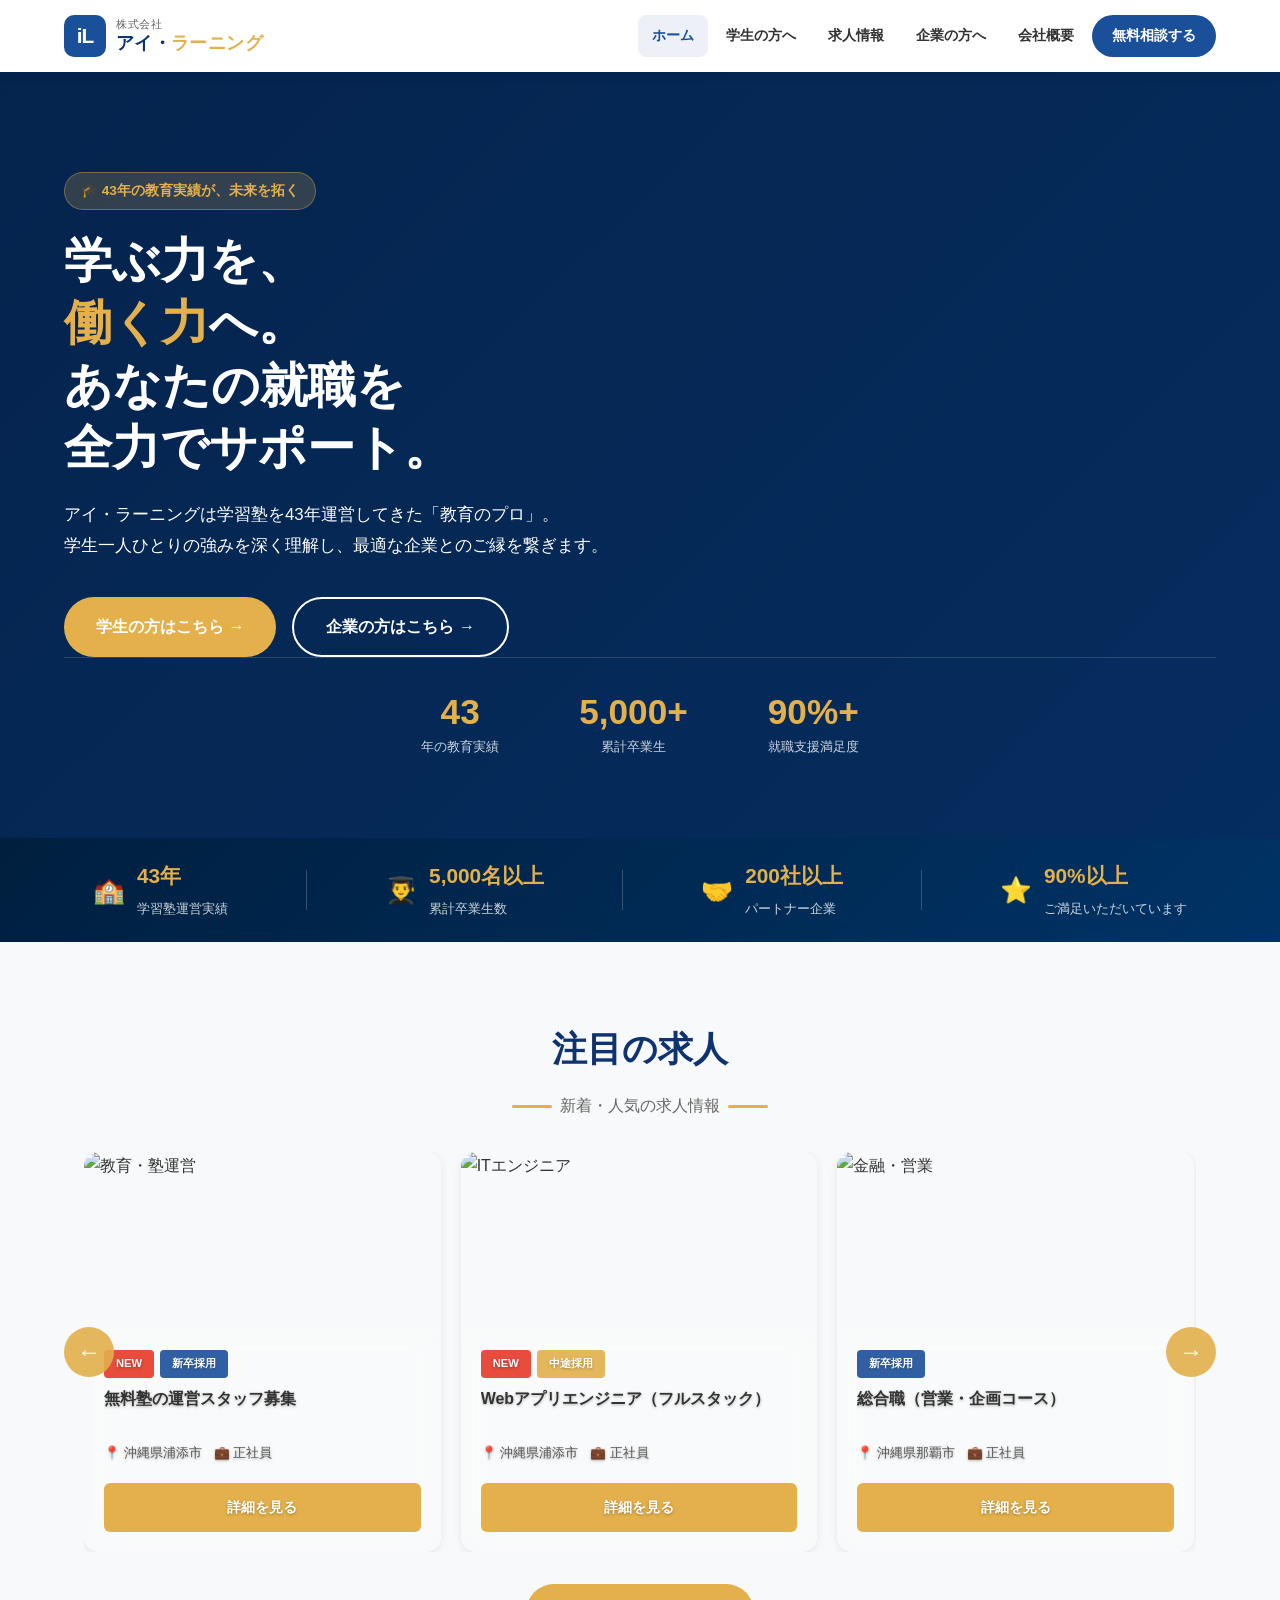
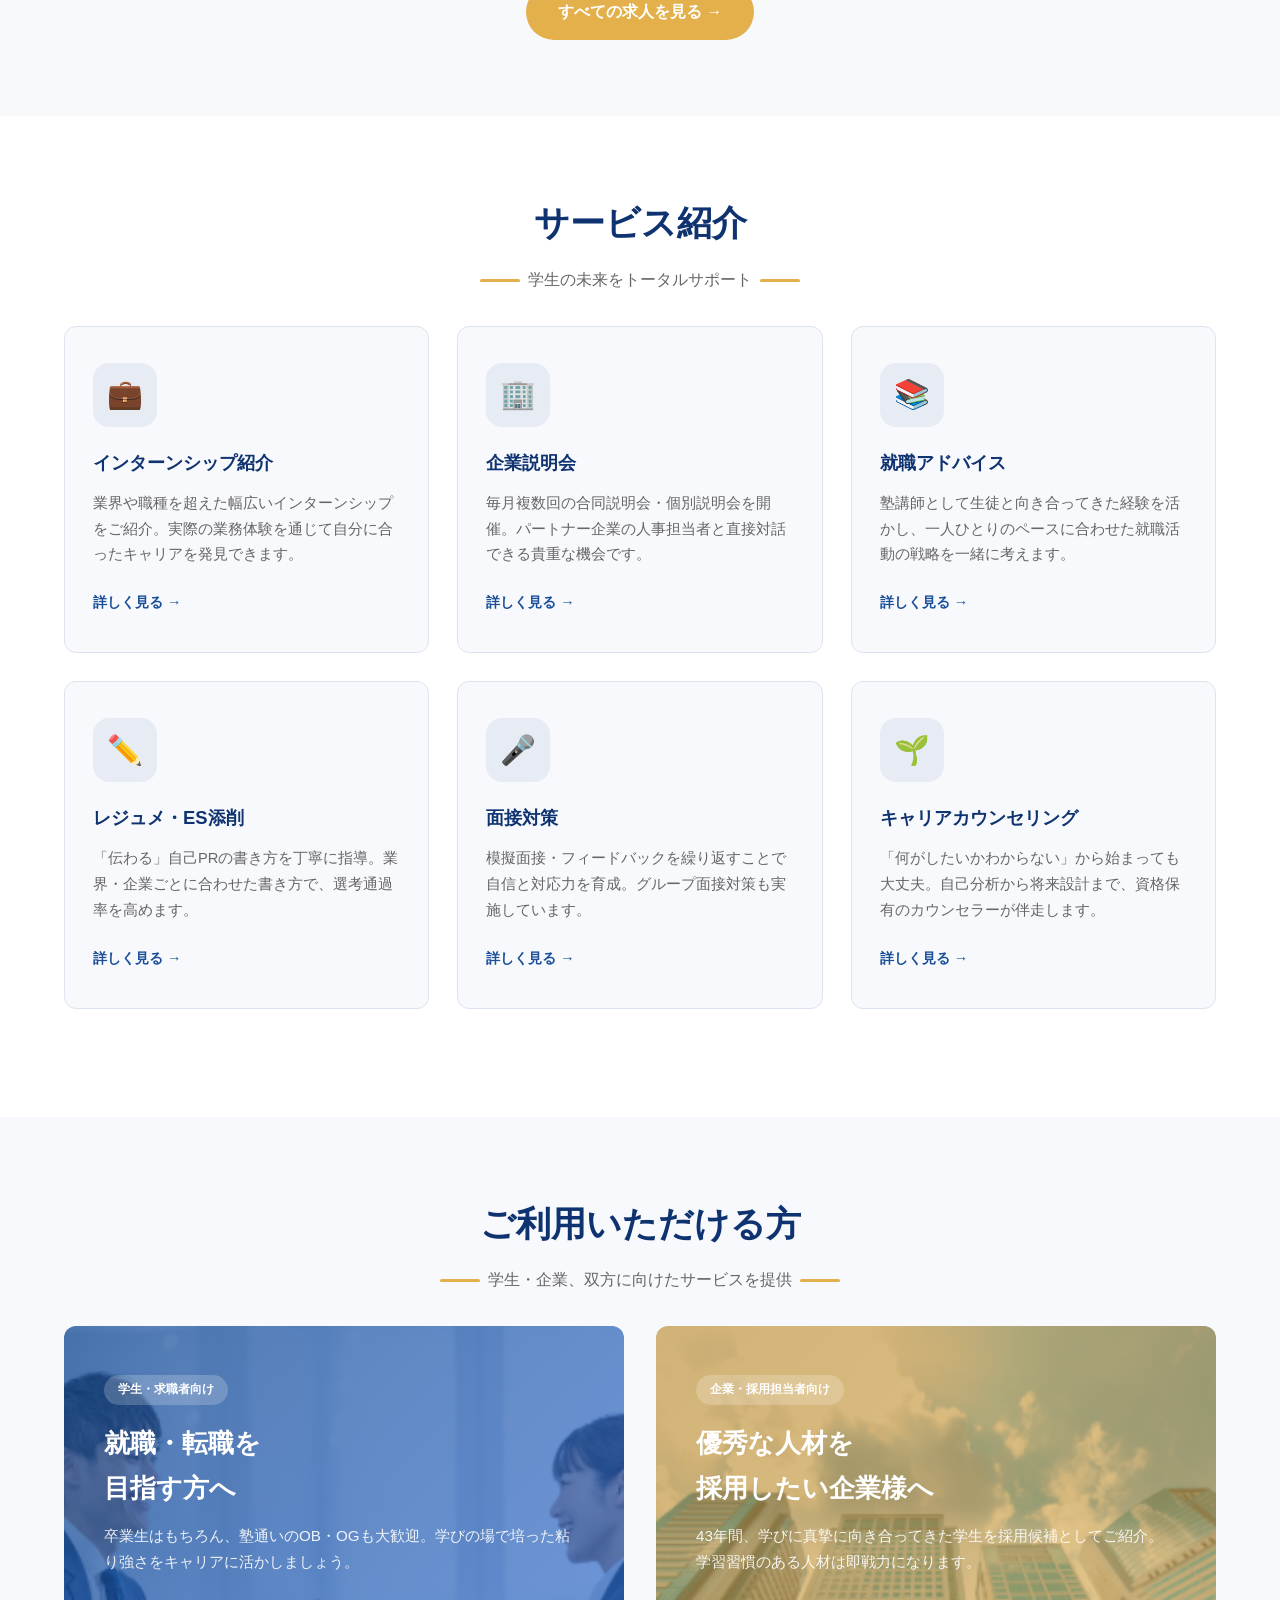
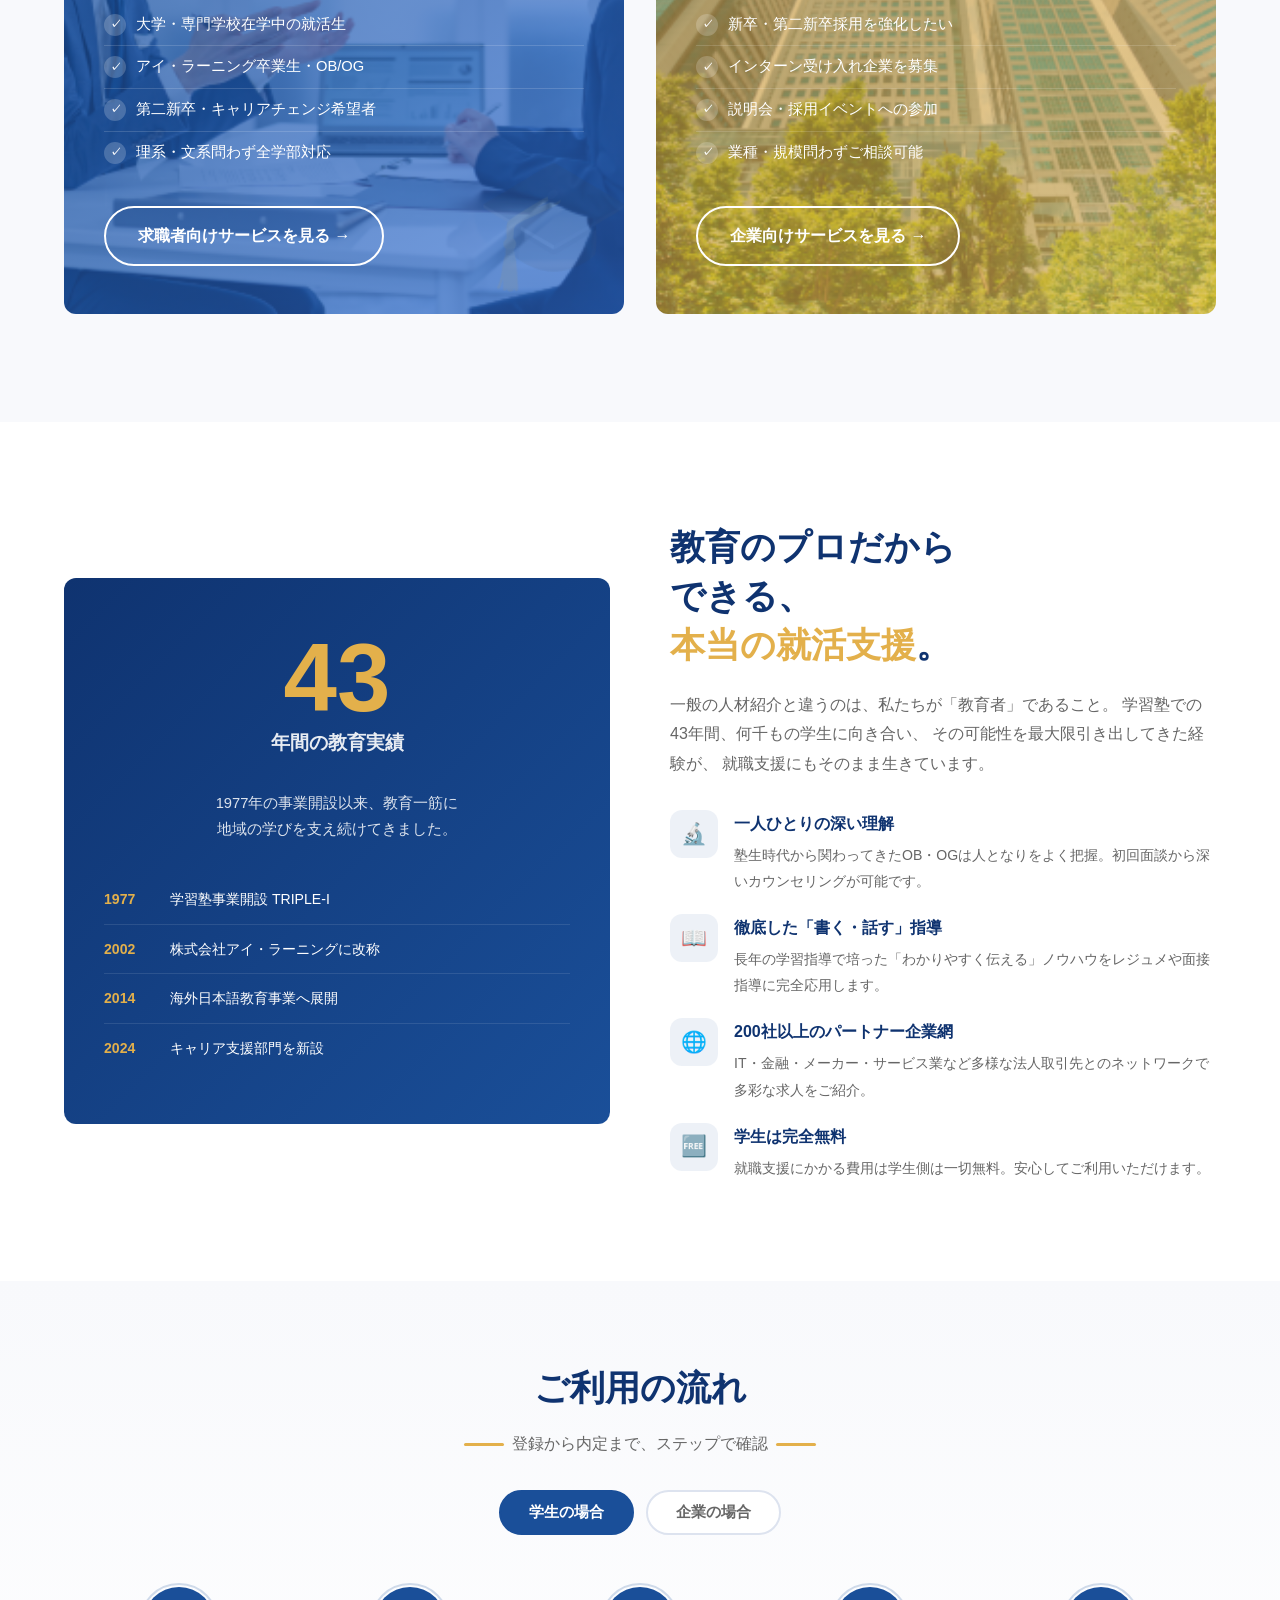
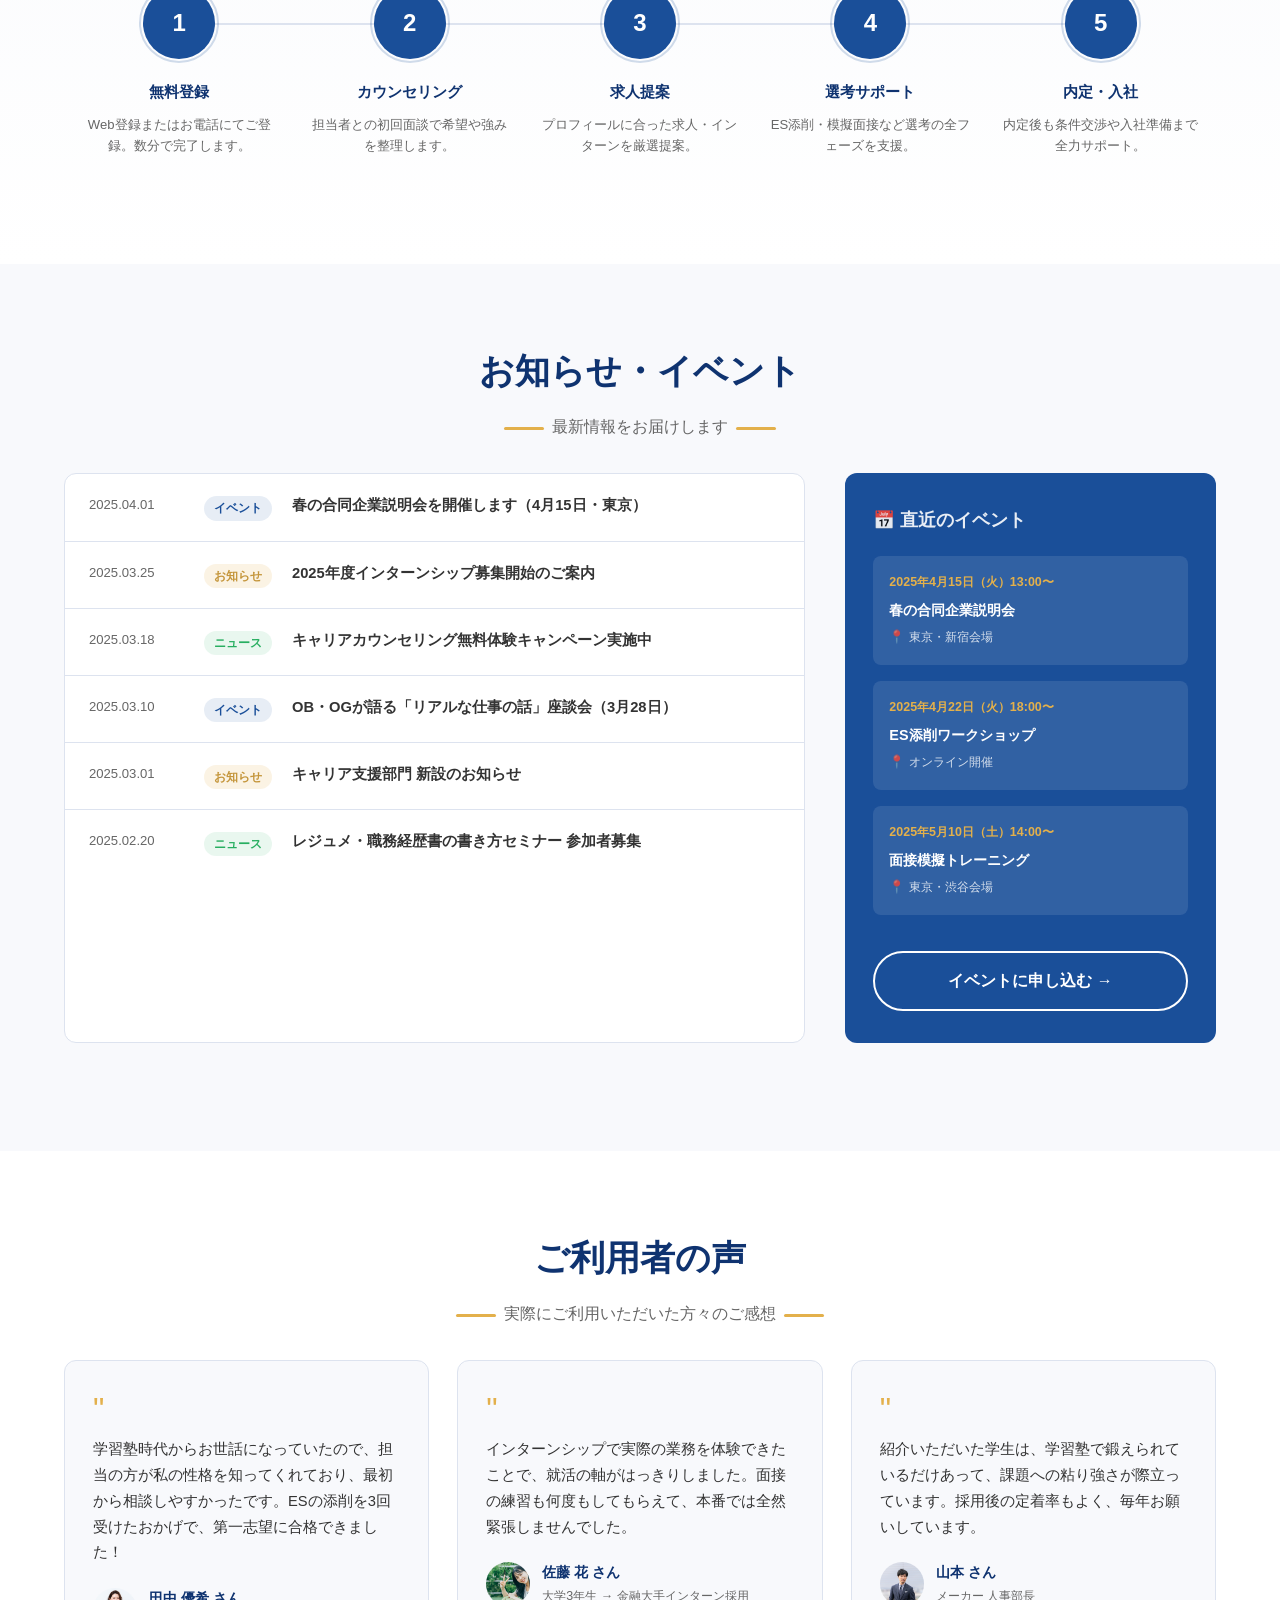
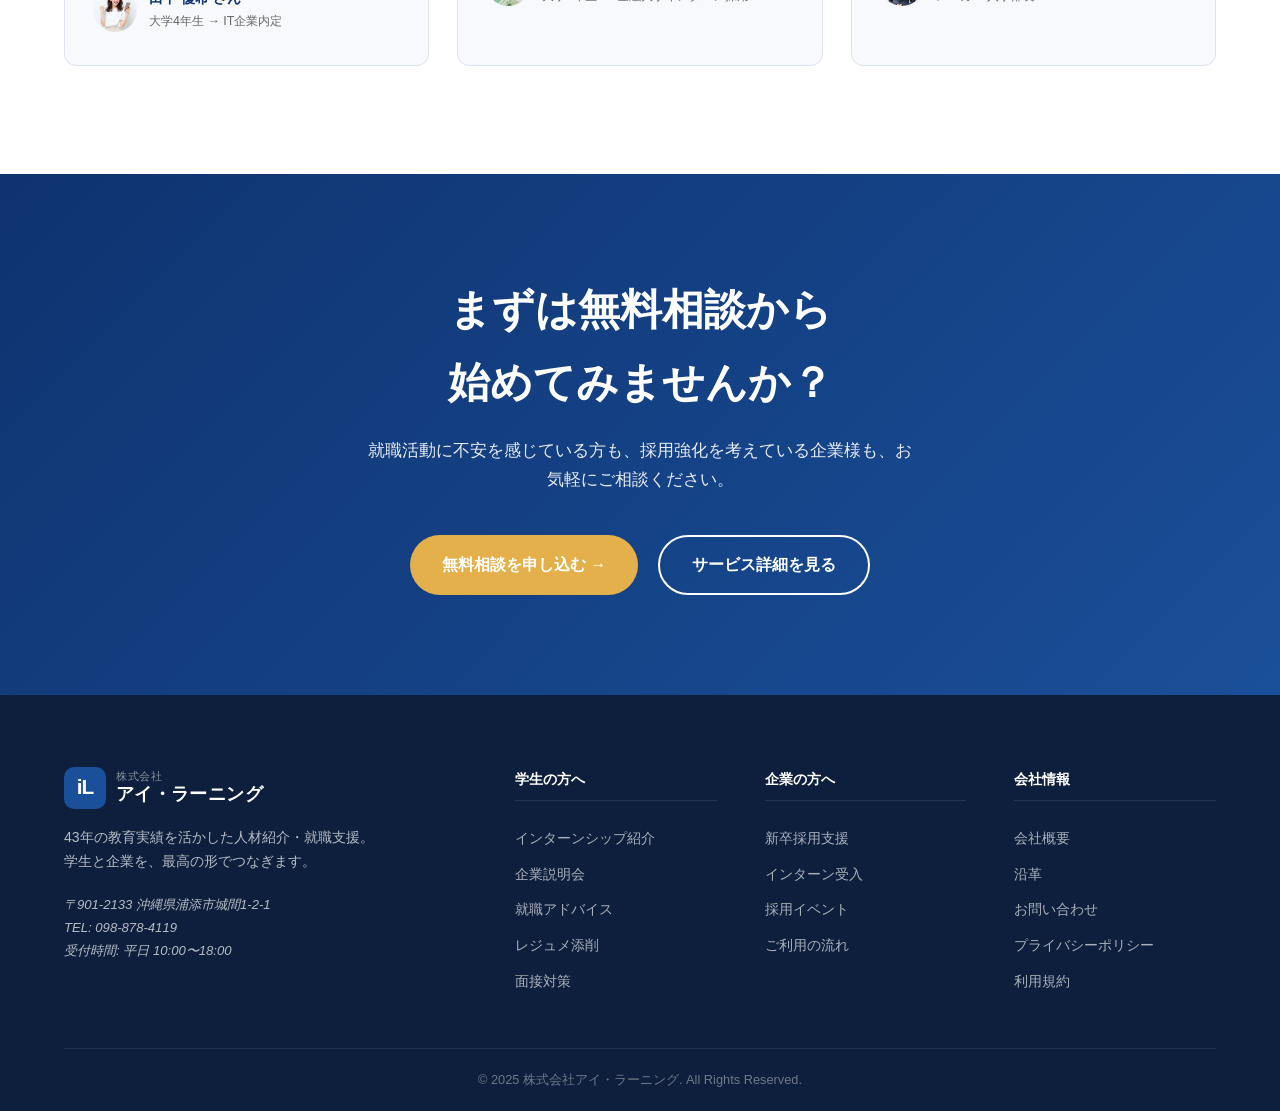
==== commit ccb99a67: "feat: convert featured jobs to 6-card carousel with arrow navigation" ====
--- a/index.html
+++ b/index.html
@@ -52,6 +52,86 @@
       margin-top: 0 !important;
       margin-bottom: 32px !important;
     }
+
+    /* カルーセル用CSS */
+    .featured-jobs-slider {
+      position: relative;
+      display: flex;
+      align-items: center;
+      margin-bottom: 32px !important;
+    }
+
+    .carousel-container {
+      flex: 1;
+      overflow: hidden;
+      margin: 0 20px;
+    }
+
+    .featured-jobs-list {
+      display: flex;
+      gap: 20px;
+      transition: transform 0.5s ease;
+      padding: 0;
+      margin: 0 !important;
+    }
+
+    .featured-jobs-list .job-item {
+      flex: 0 0 calc(33.333% - 14px);
+      min-width: 280px;
+    }
+
+    .carousel-arrow {
+      position: absolute;
+      top: 50%;
+      transform: translateY(-50%);
+      width: 50px;
+      height: 50px;
+      background: rgba(227, 176, 75, 0.9);
+      color: white;
+      border: none;
+      border-radius: 50%;
+      font-size: 24px;
+      cursor: pointer;
+      z-index: 10;
+      transition: background 0.3s ease;
+      display: flex;
+      align-items: center;
+      justify-content: center;
+    }
+
+    .carousel-arrow:hover {
+      background: rgba(227, 176, 75, 1);
+    }
+
+    .carousel-arrow-left {
+      left: 0;
+    }
+
+    .carousel-arrow-right {
+      right: 0;
+    }
+
+    @media (max-width: 1024px) {
+      .featured-jobs-list .job-item {
+        flex: 0 0 calc(50% - 10px);
+      }
+    }
+
+    @media (max-width: 768px) {
+      .featured-jobs-list .job-item {
+        flex: 0 0 100%;
+      }
+
+      .carousel-arrow {
+        width: 40px;
+        height: 40px;
+        font-size: 18px;
+      }
+
+      .carousel-container {
+        margin: 0 10px;
+      }
+    }
   </style>
 </head>
 <body>
@@ -172,80 +252,123 @@
       <h2 class="section-title">注目の求人</h2>
       <p class="section-sub"><span></span>新着・人気の求人情報<span></span></p>
 
-      <div class="featured-jobs-list">
-        <!-- 求人カード 1 -->
-        <a href="pages/jobs.html" class="job-item">
-          <div class="job-bg-image">
-            <img src="https://images.unsplash.com/photo-1522202176988-66273c2fd55f?auto=format&fit=crop&w=400&h=600" alt="教育・塾運営">
-          </div>
-          <div class="job-info-content">
-            <div class="job-badges">
-              <span class="badge badge-new">NEW</span>
-              <span class="badge badge-shinsotsu">新卒採用</span>
-            </div>
-            <h3>無料塾の運営スタッフ募集</h3>
-            <div class="job-meta">
-              <span>📍 沖縄県浦添市</span>
-              <span>💼 正社員</span>
-            </div>
-            <div class="job-card-btn">詳細を見る</div>
-          </div>
-        </a>
-
-        <!-- 求人カード 2 -->
-        <a href="pages/jobs.html" class="job-item">
-          <div class="job-bg-image">
-            <img src="https://images.unsplash.com/photo-1497215728101-856f4ea42174?auto=format&fit=crop&w=400&h=600" alt="ITエンジニア">
-          </div>
-          <div class="job-info-content">
-            <div class="job-badges">
-              <span class="badge badge-new">NEW</span>
-              <span class="badge badge-chuto">中途採用</span>
-            </div>
-            <h3>Webアプリエンジニア（フルスタック）</h3>
-            <div class="job-meta">
-              <span>📍 沖縄県浦添市</span>
-              <span>💼 正社員</span>
-            </div>
-            <div class="job-card-btn">詳細を見る</div>
-          </div>
-        </a>
-
-        <!-- 求人カード 3 -->
-        <a href="pages/jobs.html" class="job-item">
-          <div class="job-bg-image">
-            <img src="https://images.unsplash.com/photo-1560472354-b33ff0c44a43?auto=format&fit=crop&w=400&h=600" alt="金融・営業">
-          </div>
-          <div class="job-info-content">
-            <div class="job-badges">
-              <span class="badge badge-shinsotsu">新卒採用</span>
-            </div>
-            <h3>総合職（営業・企画コース）</h3>
-            <div class="job-meta">
-              <span>📍 沖縄県那覇市</span>
-              <span>💼 正社員</span>
-            </div>
-            <div class="job-card-btn">詳細を見る</div>
-          </div>
-        </a>
-
-        <!-- 求人カード 4 -->
-        <a href="pages/jobs.html" class="job-item">
-          <div class="job-bg-image">
-            <img src="https://images.unsplash.com/photo-1576091160399-112ba8d25d1d?auto=format&fit=crop&w=400&h=600" alt="医療・営業">
-          </div>
-          <div class="job-info-content">
-            <div class="job-badges">
-              <span class="badge badge-chuto">中途採用</span>
-            </div>
-            <h3>医療機器・医薬品の営業職（MR）</h3>
-            <div class="job-meta">
-              <span>📍 沖縄県全域</span>
-              <span>💼 正社員</span>
-            </div>
-            <div class="job-card-btn">詳細を見る</div>
-          </div>
-        </a>
+      <div class="featured-jobs-slider">
+        <button class="carousel-arrow carousel-arrow-left" onclick="moveCarousel(-1)">←</button>
+        <div class="carousel-container">
+          <div class="featured-jobs-list">
+            <!-- 求人カード 1 -->
+            <a href="pages/jobs.html" class="job-item">
+              <div class="job-bg-image">
+                <img src="https://images.unsplash.com/photo-1522202176988-66273c2fd55f?auto=format&fit=crop&w=400&h=600" alt="教育・塾運営">
+              </div>
+              <div class="job-info-content">
+                <div class="job-badges">
+                  <span class="badge badge-new">NEW</span>
+                  <span class="badge badge-shinsotsu">新卒採用</span>
+                </div>
+                <h3>無料塾の運営スタッフ募集</h3>
+                <div class="job-meta">
+                  <span>📍 沖縄県浦添市</span>
+                  <span>💼 正社員</span>
+                </div>
+                <div class="job-card-btn">詳細を見る</div>
+              </div>
+            </a>
+
+            <!-- 求人カード 2 -->
+            <a href="pages/jobs.html" class="job-item">
+              <div class="job-bg-image">
+                <img src="https://images.unsplash.com/photo-1497215728101-856f4ea42174?auto=format&fit=crop&w=400&h=600" alt="ITエンジニア">
+              </div>
+              <div class="job-info-content">
+                <div class="job-badges">
+                  <span class="badge badge-new">NEW</span>
+                  <span class="badge badge-chuto">中途採用</span>
+                </div>
+                <h3>Webアプリエンジニア（フルスタック）</h3>
+                <div class="job-meta">
+                  <span>📍 沖縄県浦添市</span>
+                  <span>💼 正社員</span>
+                </div>
+                <div class="job-card-btn">詳細を見る</div>
+              </div>
+            </a>
+
+            <!-- 求人カード 3 -->
+            <a href="pages/jobs.html" class="job-item">
+              <div class="job-bg-image">
+                <img src="https://images.unsplash.com/photo-1560472354-b33ff0c44a43?auto=format&fit=crop&w=400&h=600" alt="金融・営業">
+              </div>
+              <div class="job-info-content">
+                <div class="job-badges">
+                  <span class="badge badge-shinsotsu">新卒採用</span>
+                </div>
+                <h3>総合職（営業・企画コース）</h3>
+                <div class="job-meta">
+                  <span>📍 沖縄県那覇市</span>
+                  <span>💼 正社員</span>
+                </div>
+                <div class="job-card-btn">詳細を見る</div>
+              </div>
+            </a>
+
+            <!-- 求人カード 4 -->
+            <a href="pages/jobs.html" class="job-item">
+              <div class="job-bg-image">
+                <img src="https://images.unsplash.com/photo-1576091160399-112ba8d25d1d?auto=format&fit=crop&w=400&h=600" alt="医療・営業">
+              </div>
+              <div class="job-info-content">
+                <div class="job-badges">
+                  <span class="badge badge-chuto">中途採用</span>
+                </div>
+                <h3>医療機器・医薬品の営業職（MR）</h3>
+                <div class="job-meta">
+                  <span>📍 沖縄県全域</span>
+                  <span>💼 正社員</span>
+                </div>
+                <div class="job-card-btn">詳細を見る</div>
+              </div>
+            </a>
+
+            <!-- 求人カード 5 -->
+            <a href="pages/jobs.html" class="job-item">
+              <div class="job-bg-image">
+                <img src="https://images.unsplash.com/photo-1553877522-43269d4ea984?auto=format&fit=crop&w=400&h=600" alt="教育・塾運営">
+              </div>
+              <div class="job-info-content">
+                <div class="job-badges">
+                  <span class="badge badge-new">NEW</span>
+                  <span class="badge badge-shinsotsu">新卒採用</span>
+                </div>
+                <h3>学習塾講師（英語・数学）</h3>
+                <div class="job-meta">
+                  <span>📍 沖縄県宜野湾市</span>
+                  <span>💼 正社員</span>
+                </div>
+                <div class="job-card-btn">詳細を見る</div>
+              </div>
+            </a>
+
+            <!-- 求人カード 6 -->
+            <a href="pages/jobs.html" class="job-item">
+              <div class="job-bg-image">
+                <img src="https://images.unsplash.com/photo-1586281380349-632531db7ed4?auto=format&fit=crop&w=400&h=600" alt="ITエンジニア">
+              </div>
+              <div class="job-info-content">
+                <div class="job-badges">
+                  <span class="badge badge-chuto">中途採用</span>
+                </div>
+                <h3>データエンジニア（BigQuery）</h3>
+                <div class="job-meta">
+                  <span>📍 沖縄県浦添市</span>
+                  <span>💼 正社員</span>
+                </div>
+                <div class="job-card-btn">詳細を見る</div>
+              </div>
+            </a>
+          </div>
+        </div>
+        <button class="carousel-arrow carousel-arrow-right" onclick="moveCarousel(1)">→</button>
       </div>
 
       <div class="featured-jobs-cta">
@@ -671,5 +794,54 @@
   </footer>
 
   <script src="js/main.js"></script>
+  <script>
+    // カルーセル機能
+    let currentIndex = 0;
+    const totalCards = 6;
+    let cardsPerView = 3;
+
+    function updateCardsPerView() {
+      if (window.innerWidth <= 768) {
+        cardsPerView = 1;
+      } else if (window.innerWidth <= 1024) {
+        cardsPerView = 2;
+      } else {
+        cardsPerView = 3;
+      }
+    }
+
+    function moveCarousel(direction) {
+      const list = document.querySelector('.featured-jobs-list');
+      if (!list) return;
+
+      updateCardsPerView();
+      
+      currentIndex += direction;
+
+      // ループ機能
+      if (currentIndex < 0) {
+        currentIndex = totalCards - cardsPerView;
+      } else if (currentIndex > totalCards - cardsPerView) {
+        currentIndex = 0;
+      }
+
+      const cardWidth = list.querySelector('.job-item').offsetWidth + 20; // gap: 20px
+      const translateX = -(currentIndex * cardWidth);
+      list.style.transform = `translateX(${translateX}px)`;
+    }
+
+    // ウィンドウサイズ変更時に再計算
+    window.addEventListener('resize', () => {
+      updateCardsPerView();
+      currentIndex = 0;
+      const list = document.querySelector('.featured-jobs-list');
+      if (list) {
+        list.style.transform = 'translateX(0)';
+      }
+    });
+
+    // 初期化
+    updateCardsPerView();
+  </script>
 </body>
 </html>
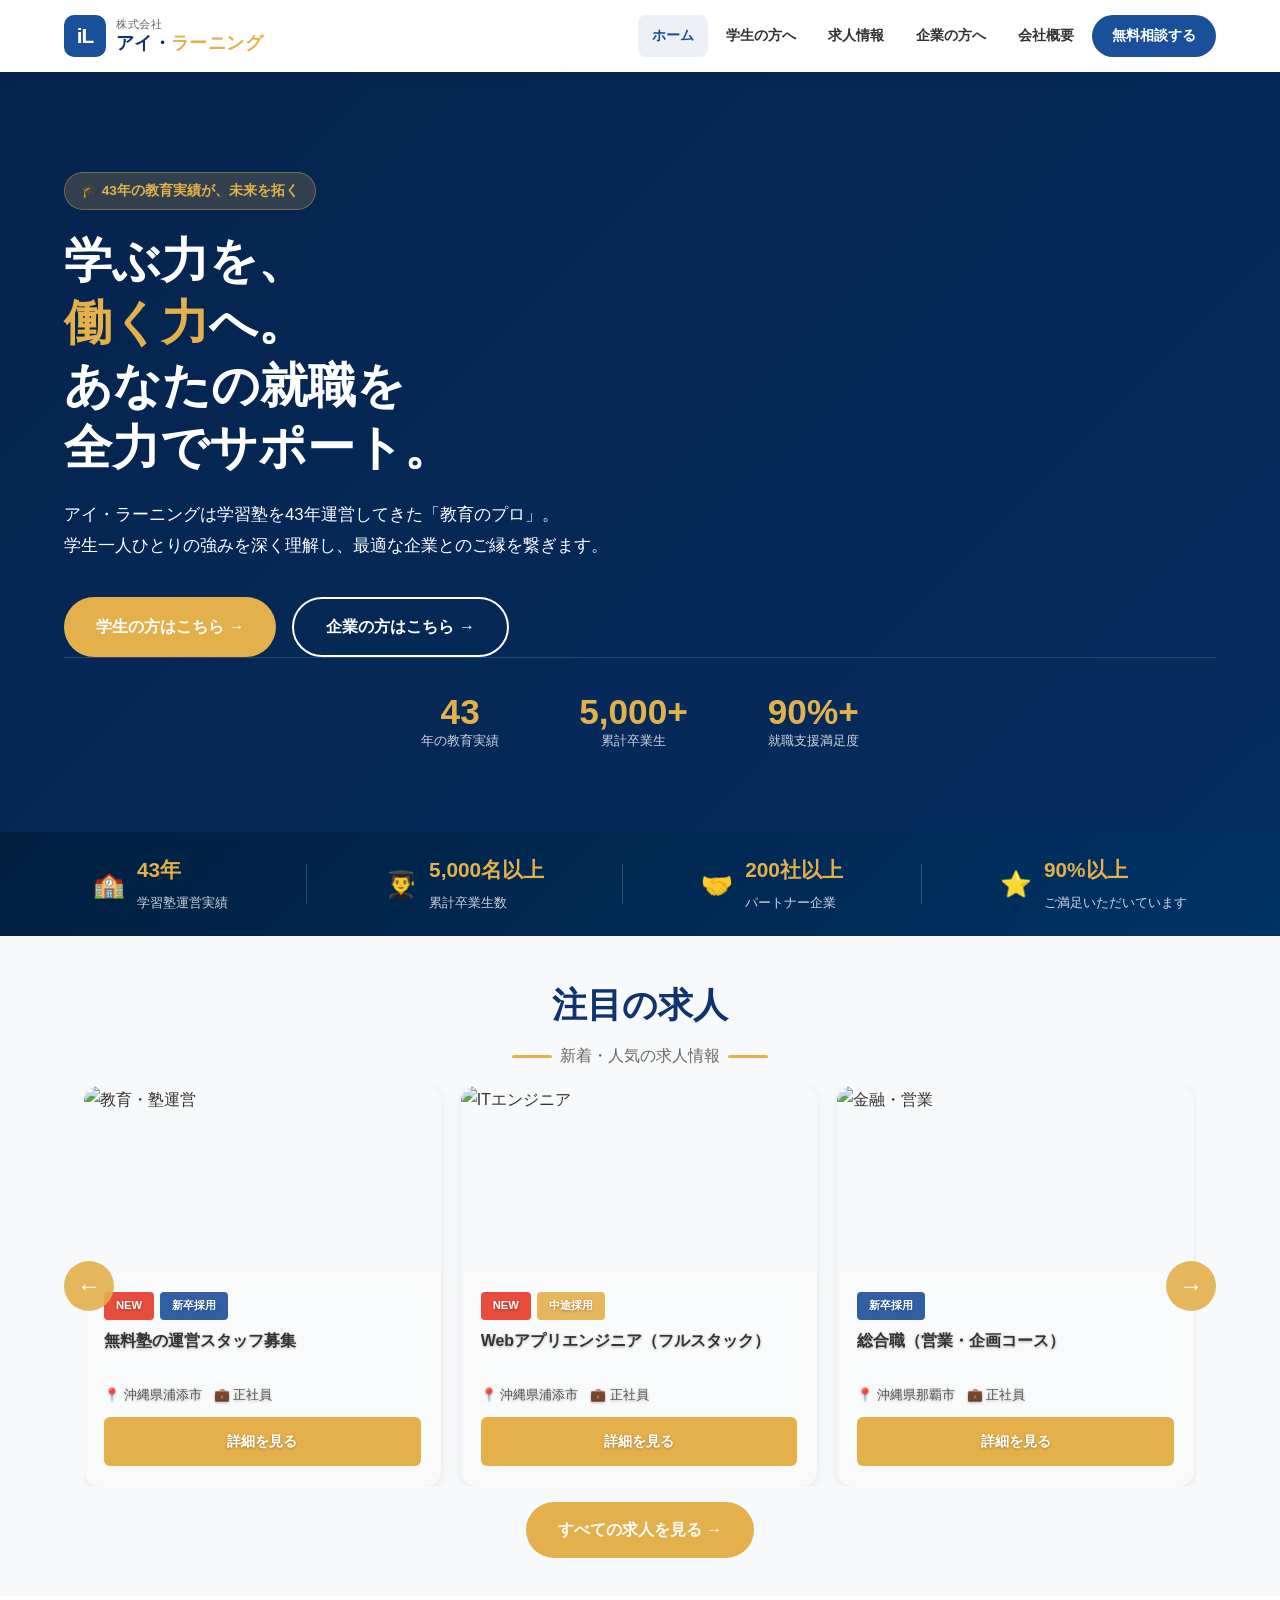
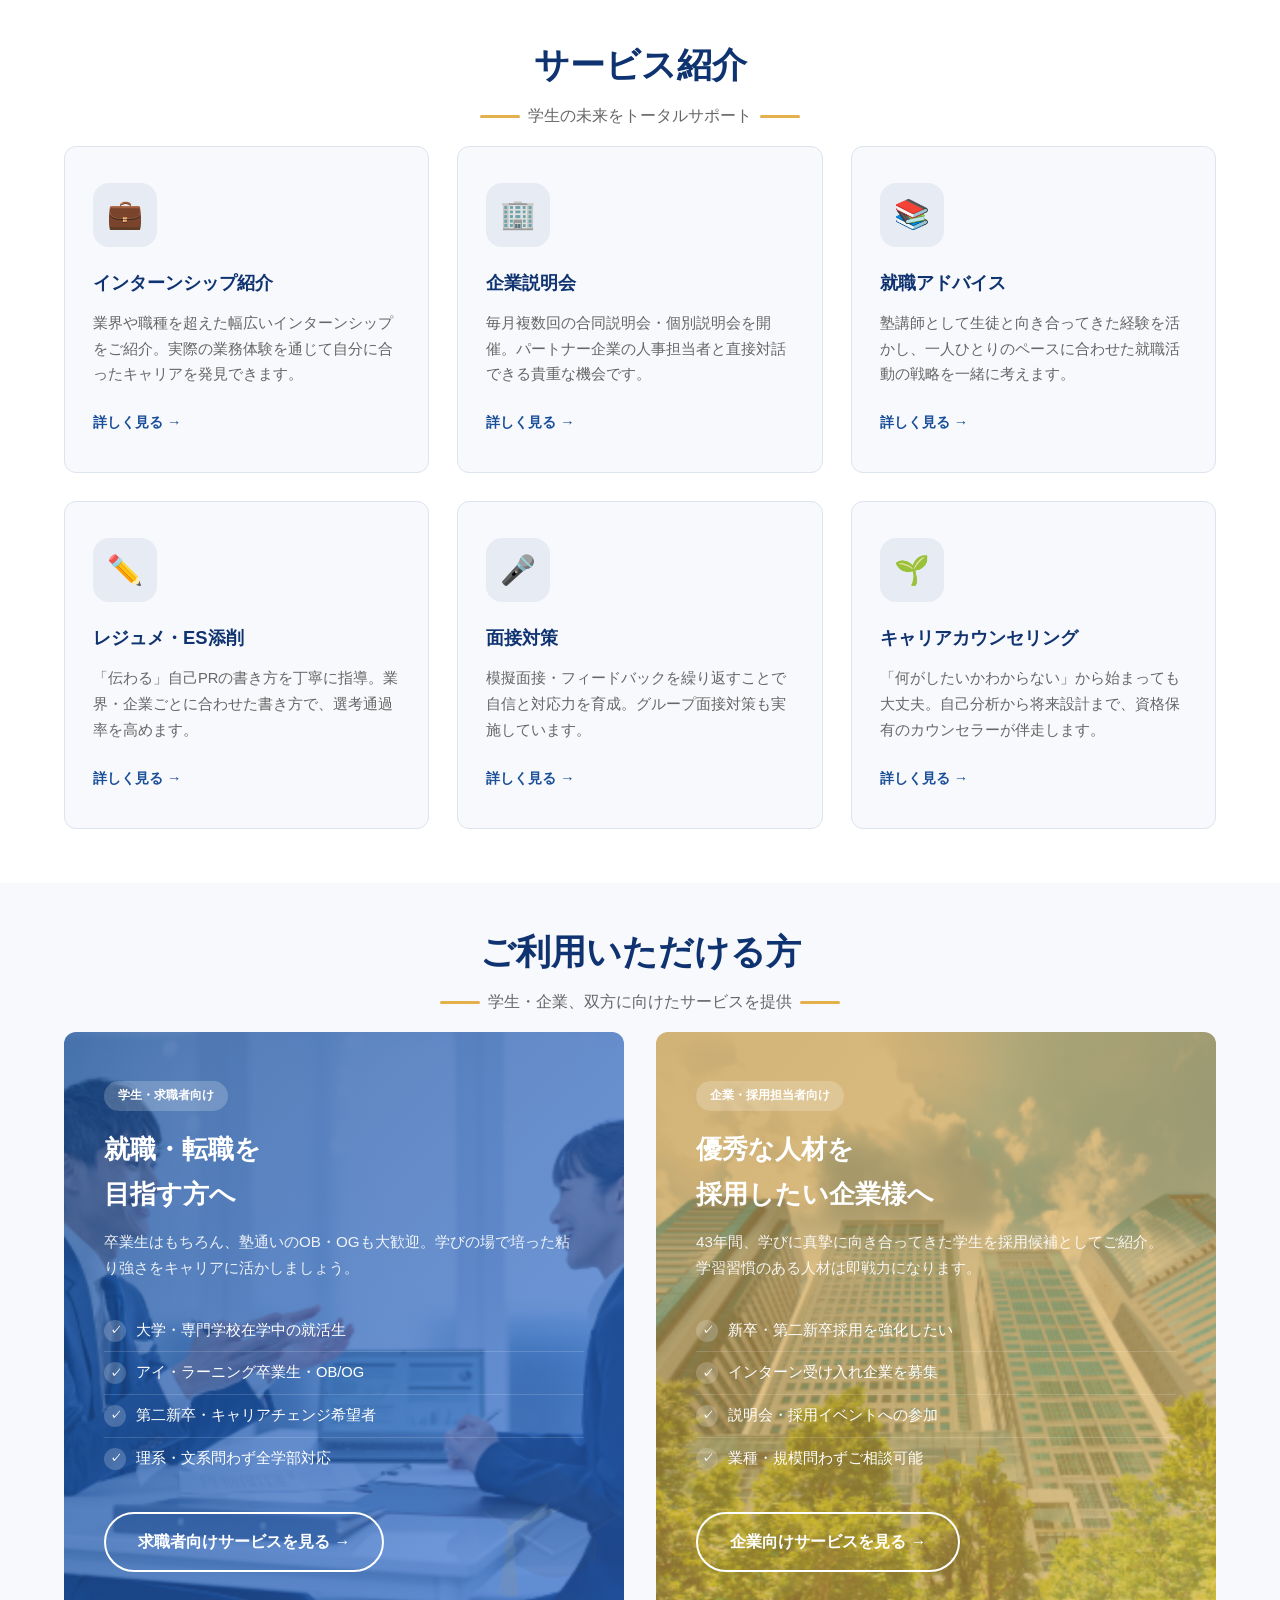
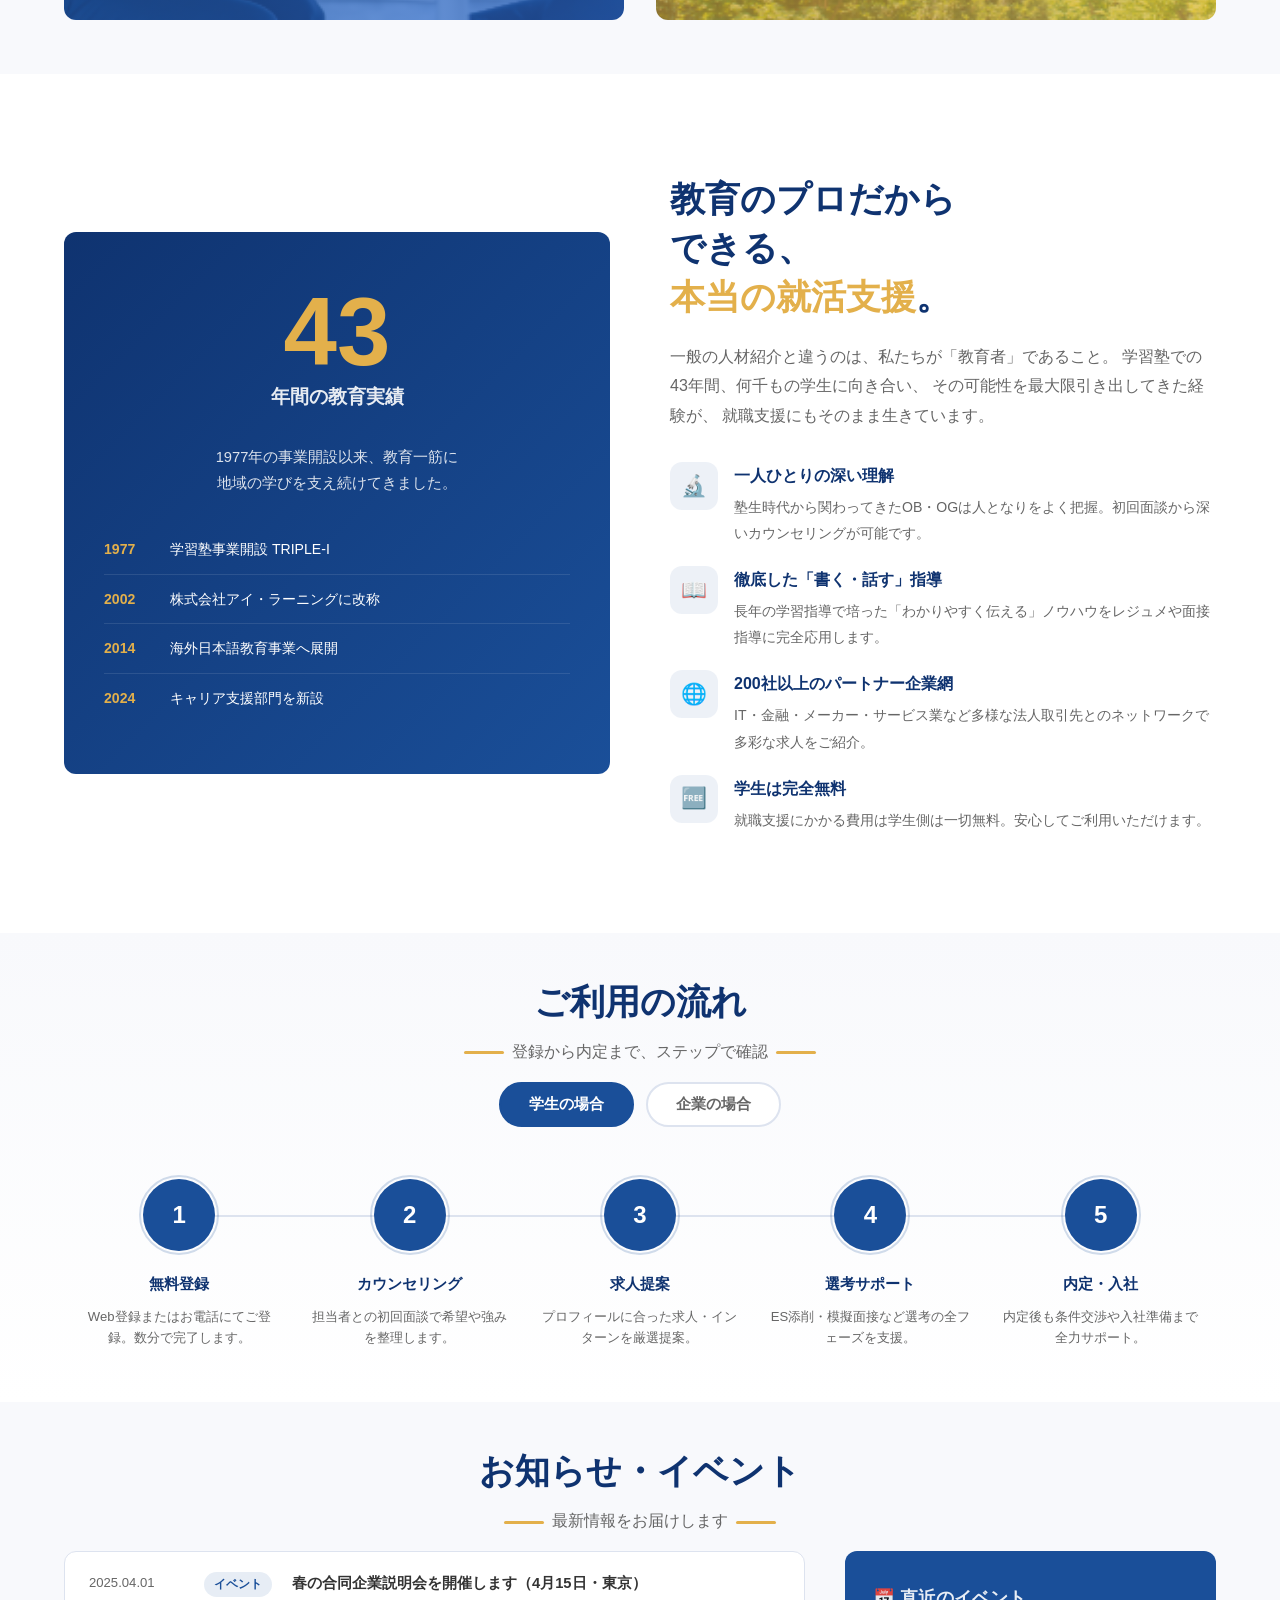
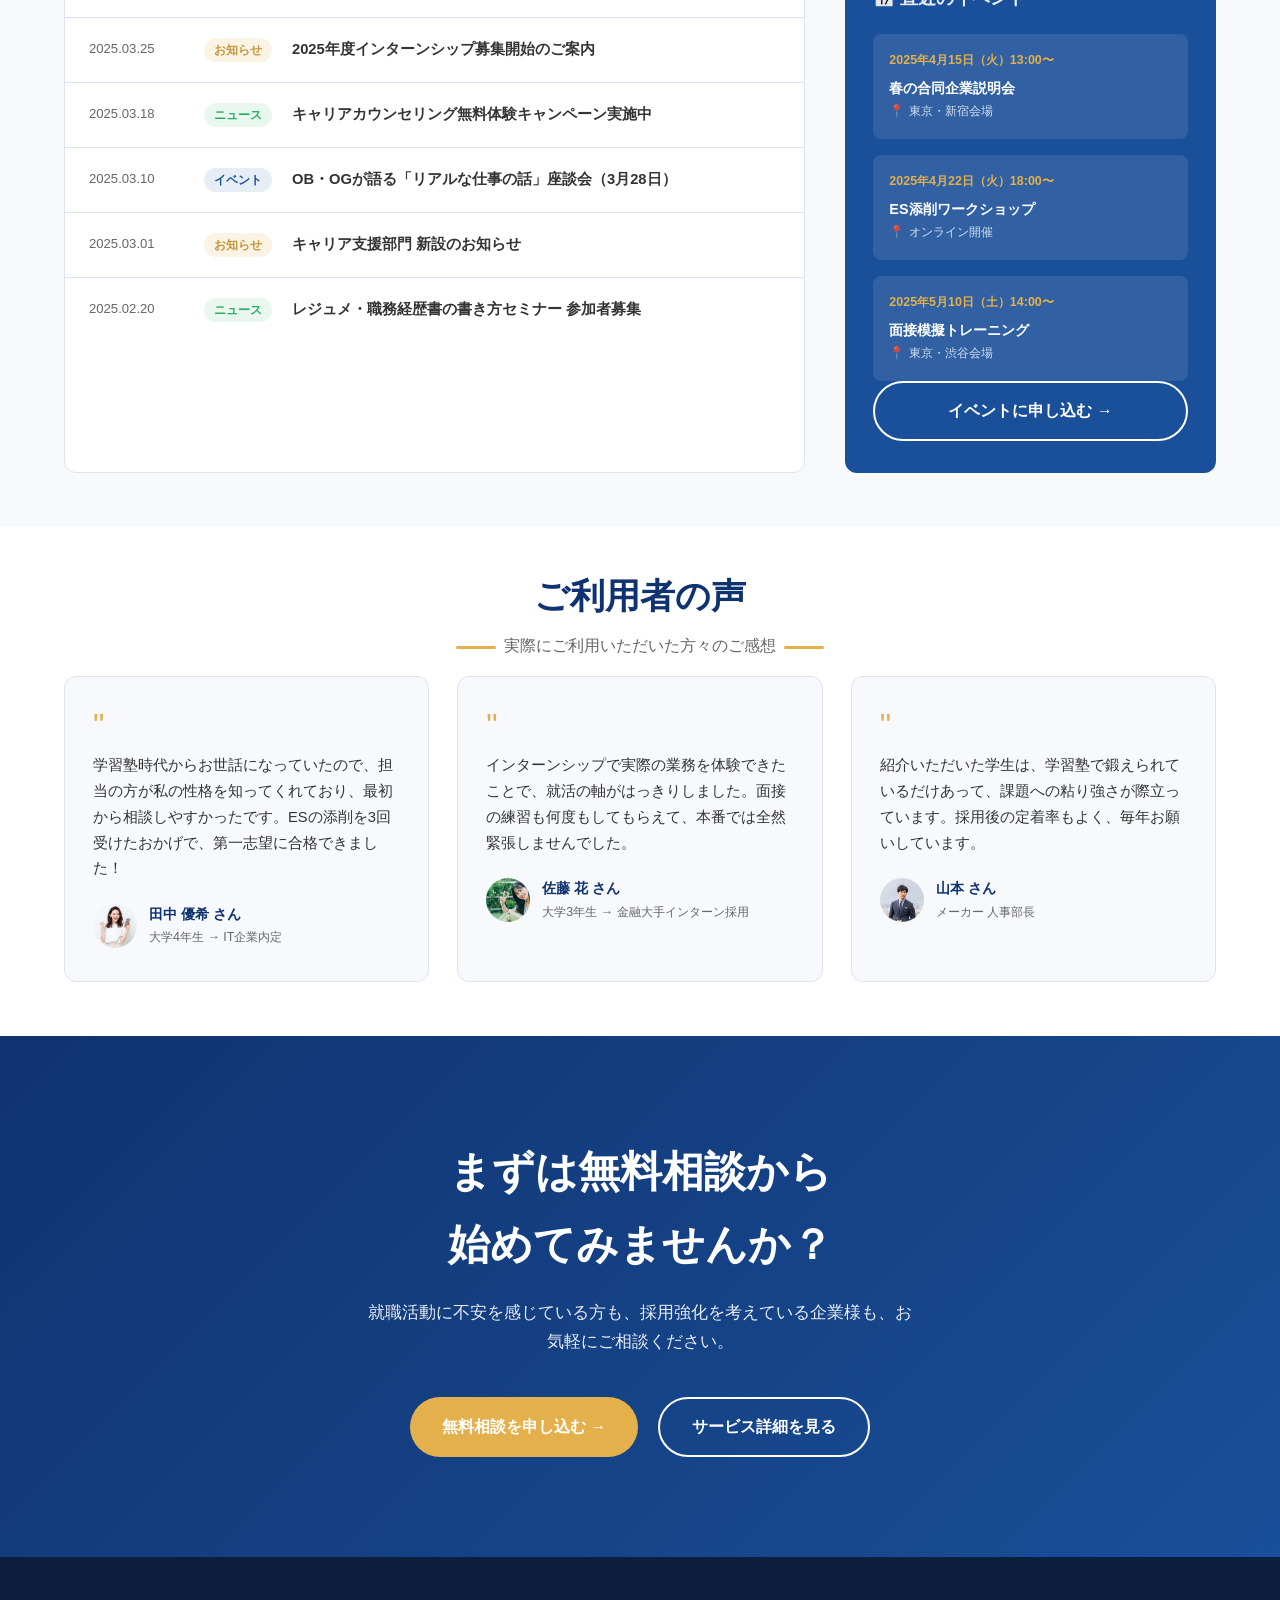
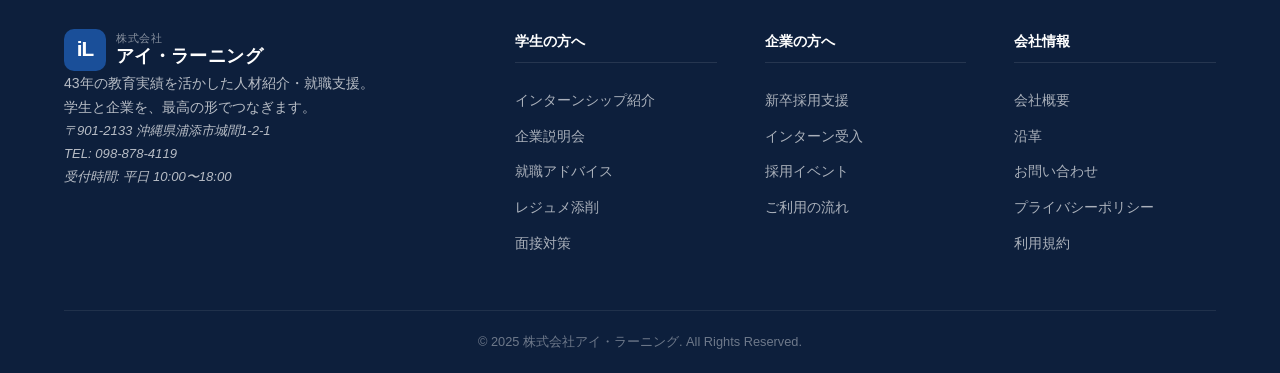
==== commit eaa8419e: "fix: reduce all spacing by 50% and add universal margin-top: 0 rule" ====
--- a/index.html
+++ b/index.html
@@ -10,27 +10,29 @@
     /* 全体背景とデバッグ表示の完全消去 */
     body { background: #ffffff !important; }
     
-    /* セクション全体の余白設定：上下76px */
+    /* 全要素の margin-top を 0 に強制 */
+    * { margin-top: 0 !important; }
+    
+    /* セクション全体の余白設定：上下38px（76pxの半分） */
     .featured-jobs-section,
     .services-section,
     .target-section,
     .flow-section,
     .news-section,
     .voice-section {
-      padding-top: 76px !important;
-      padding-bottom: 76px !important;
+      padding-top: 38px !important;
+      padding-bottom: 38px !important;
       margin: 0 !important;
     }
 
-    /* 内部要素の余白統制：最小限に固定 */
+    /* 内部要素の余白統制：半分に圧縮 */
     .featured-jobs-section .section-title,
     .services-section .section-title,
     .target-section .section-title,
     .flow-section .section-title,
     .news-section .section-title,
     .voice-section .section-title {
-      margin-top: 0 !important;
-      margin-bottom: 12px !important;
+      margin-bottom: 6px !important;
     }
 
     .featured-jobs-section .section-sub,
@@ -39,8 +41,7 @@
     .flow-section .section-sub,
     .news-section .section-sub,
     .voice-section .section-sub {
-      margin-top: 0 !important;
-      margin-bottom: 32px !important;
+      margin-bottom: 16px !important;
     }
 
     .featured-jobs-list,
@@ -49,8 +50,7 @@
     .flow-steps,
     .news-grid,
     .voice-grid {
-      margin-top: 0 !important;
-      margin-bottom: 32px !important;
+      margin-bottom: 16px !important;
     }
 
     /* カルーセル用CSS */
@@ -58,7 +58,7 @@
       position: relative;
       display: flex;
       align-items: center;
-      margin-bottom: 32px !important;
+      margin-bottom: 16px !important;
     }
 
     .carousel-container {
@@ -671,7 +671,6 @@
               <div class="place">📍 東京・渋谷会場</div>
             </div>
           </div>
-          <br>
           <a href="pages/contact.html" class="btn btn-secondary" style="width:100%; justify-content:center; margin-top:8px;">
             イベントに申し込む →
           </a>
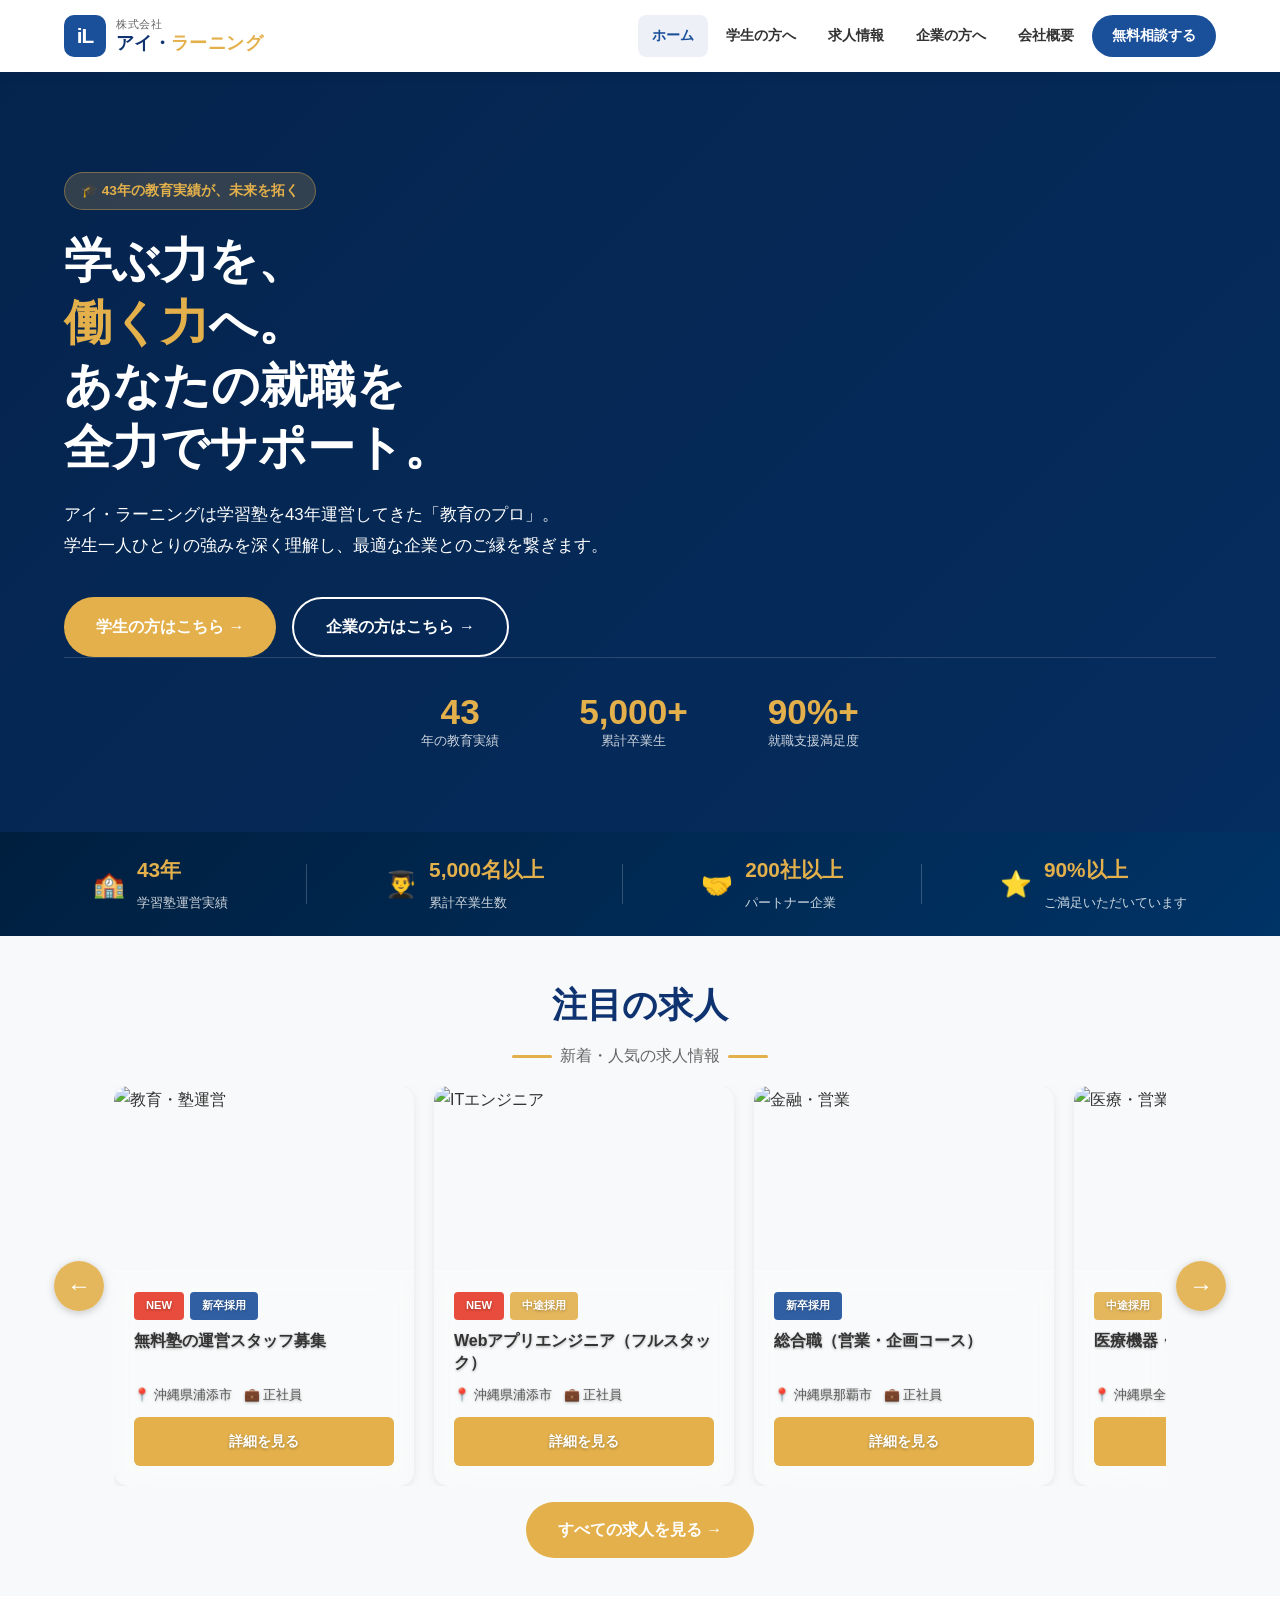
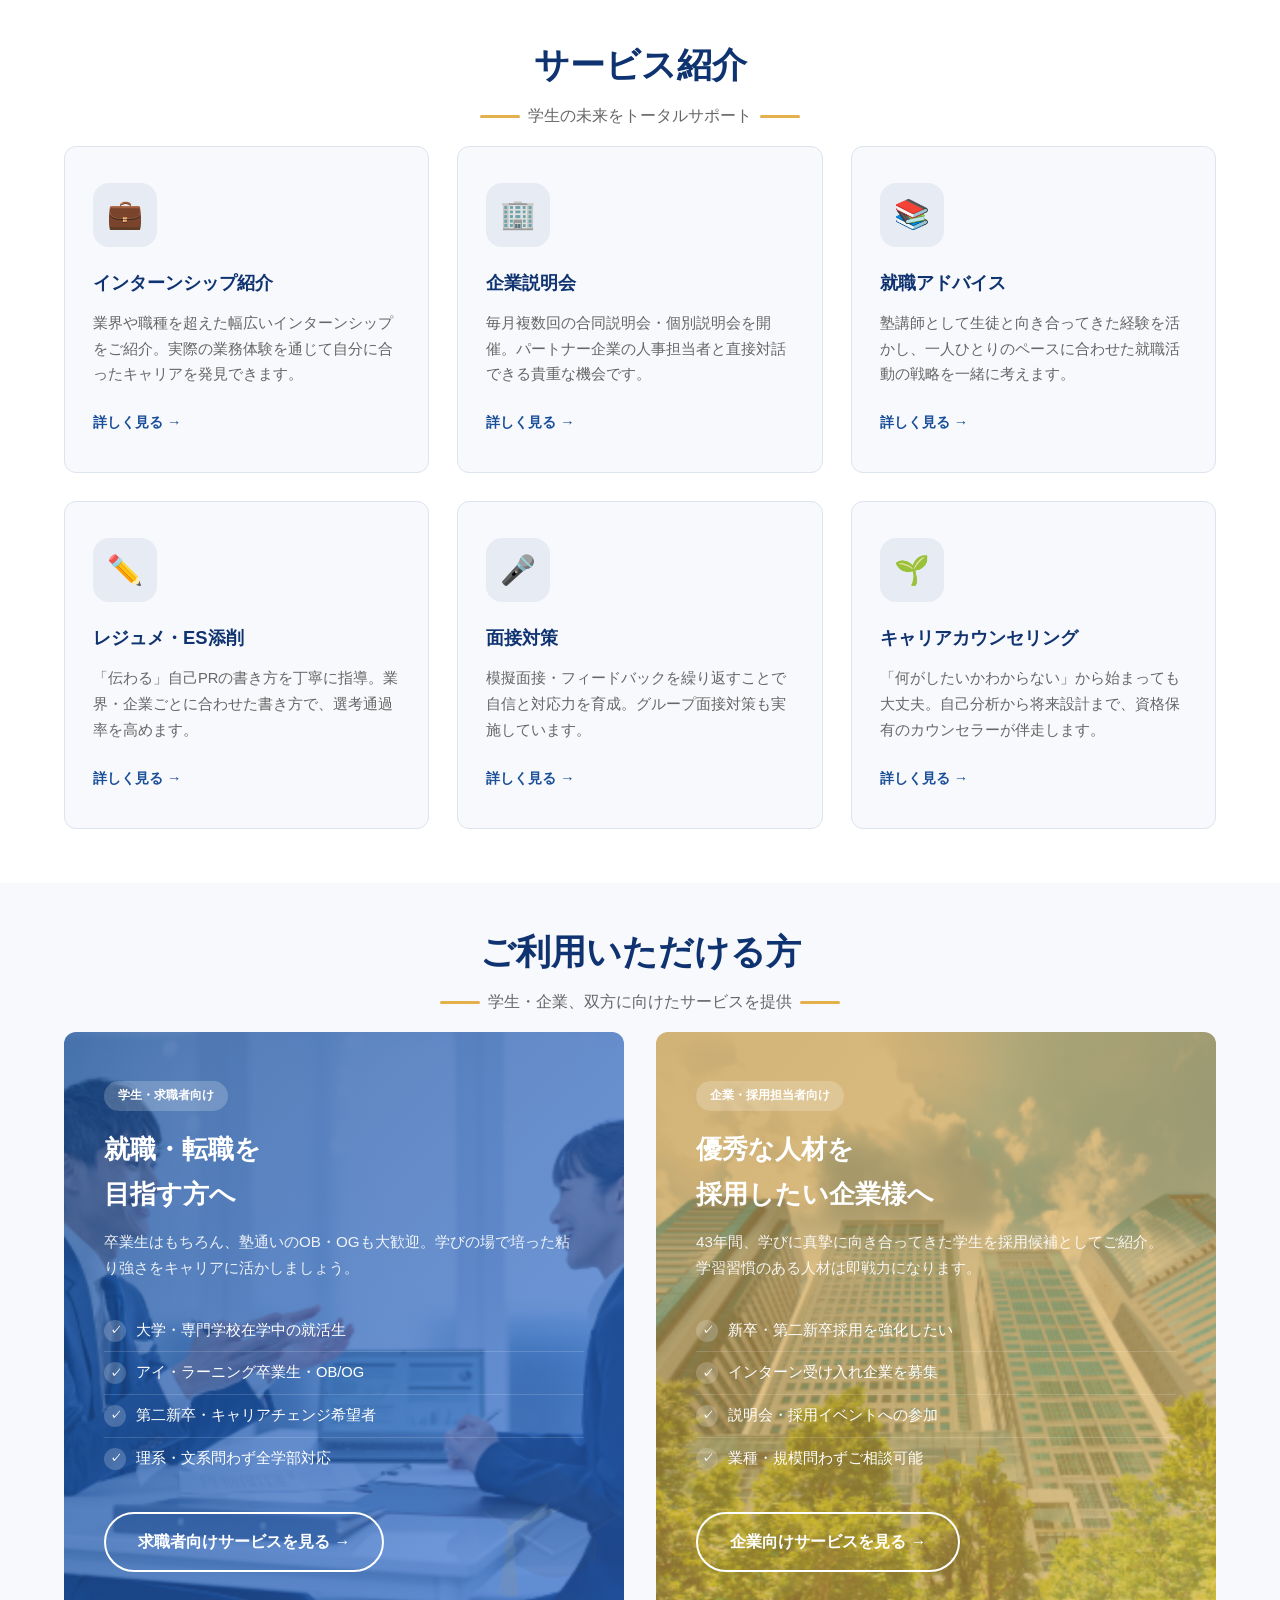
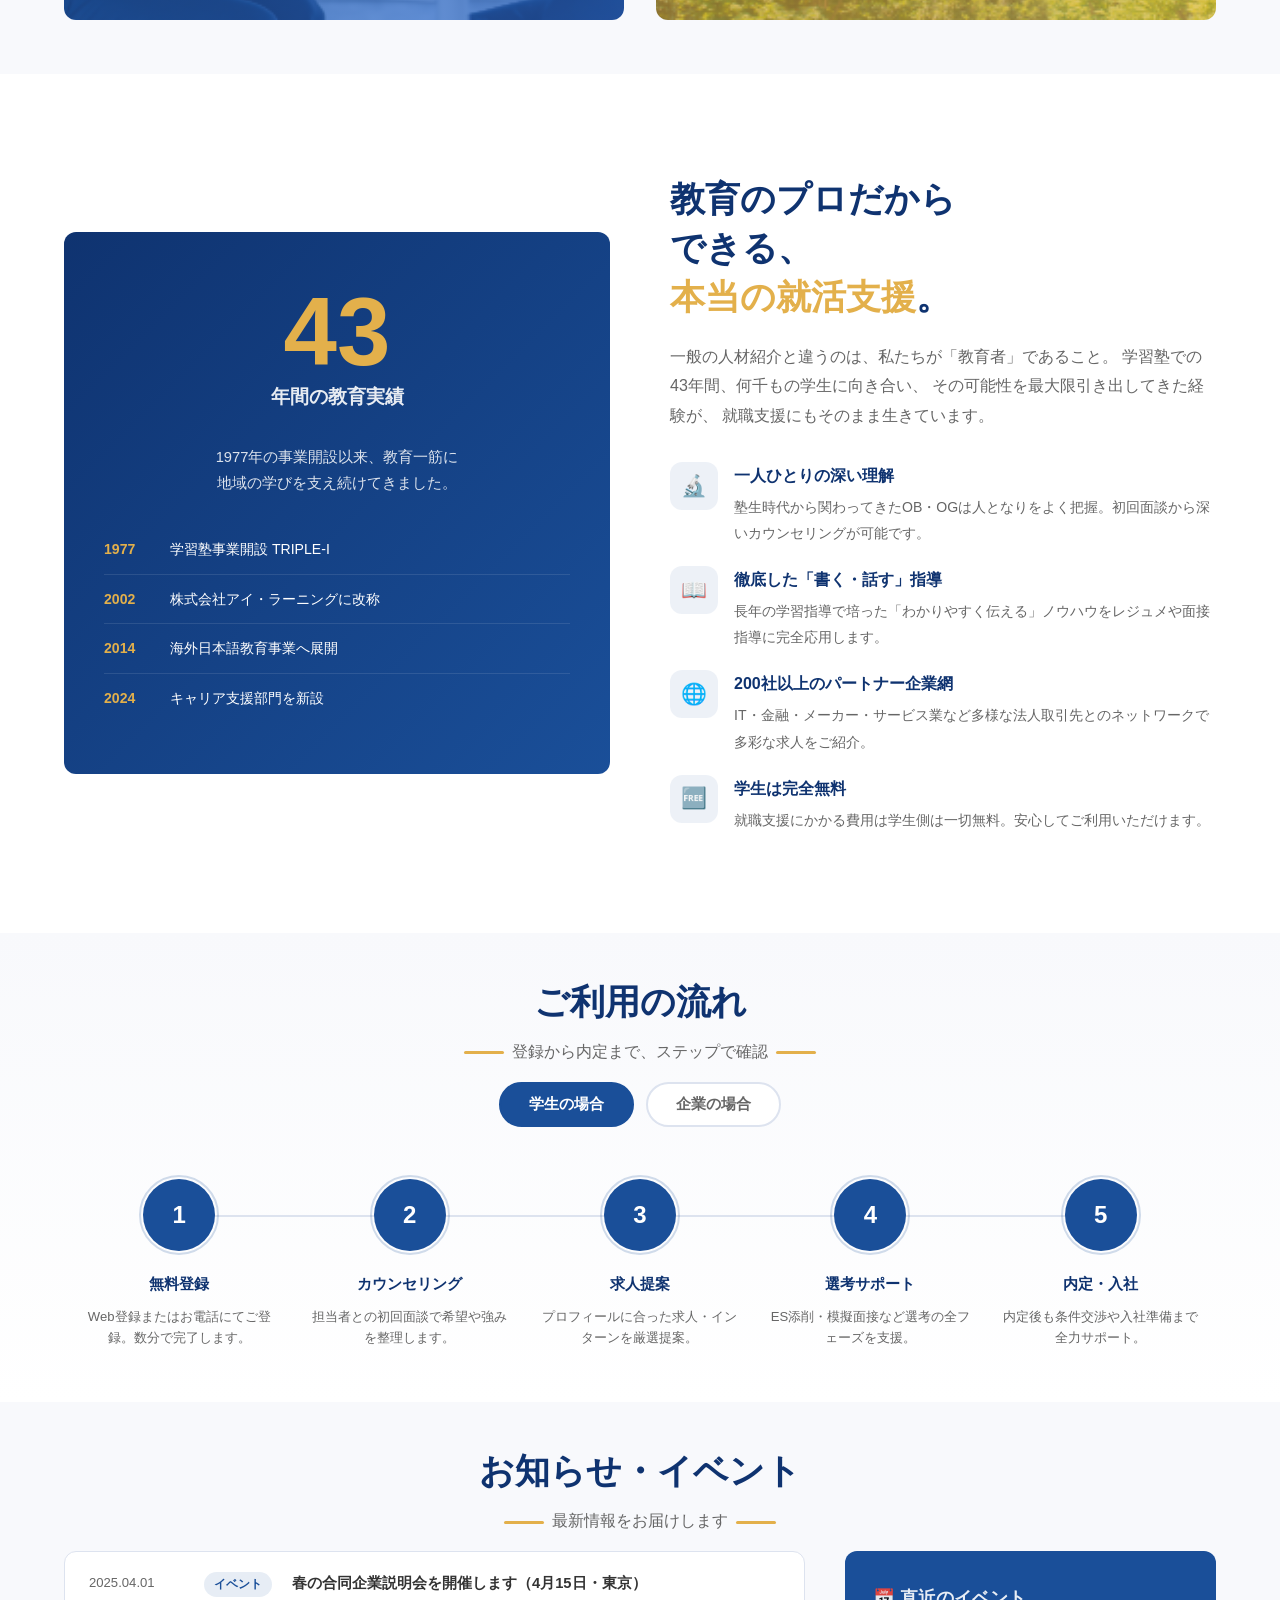
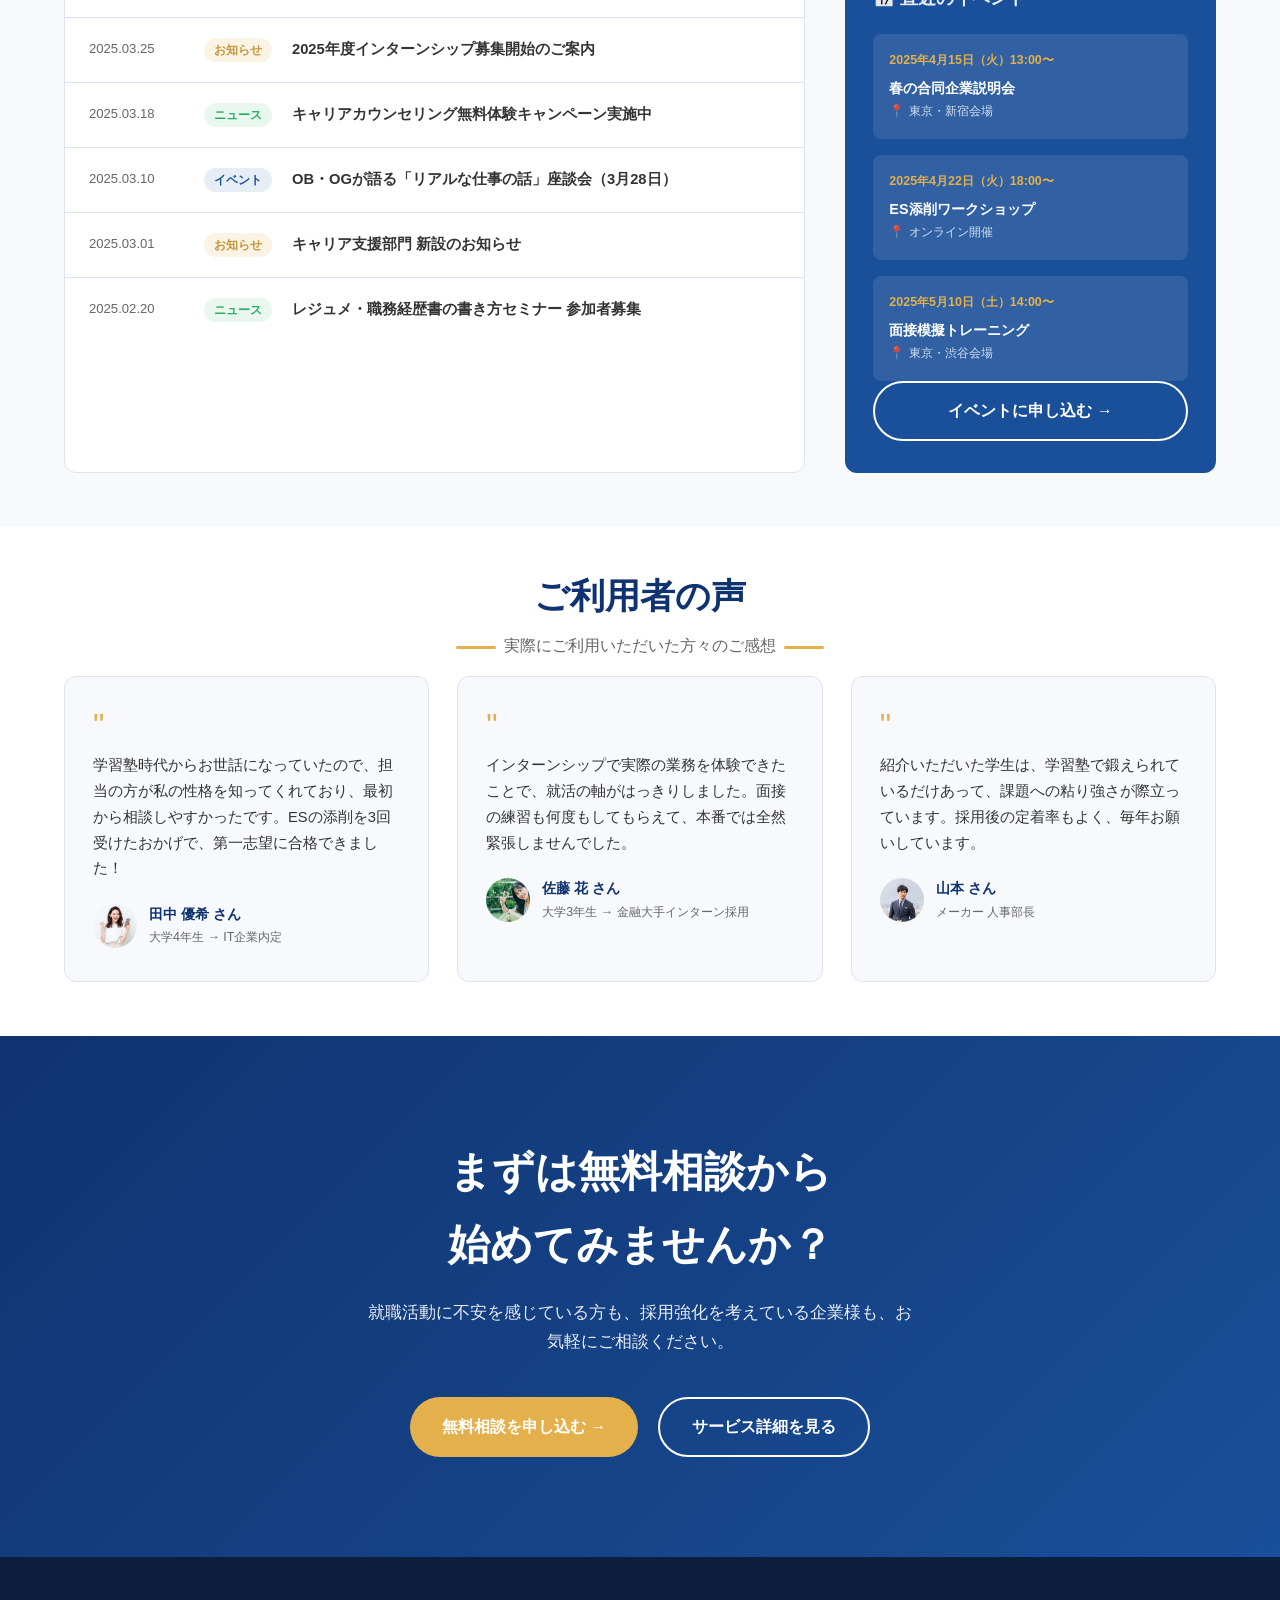
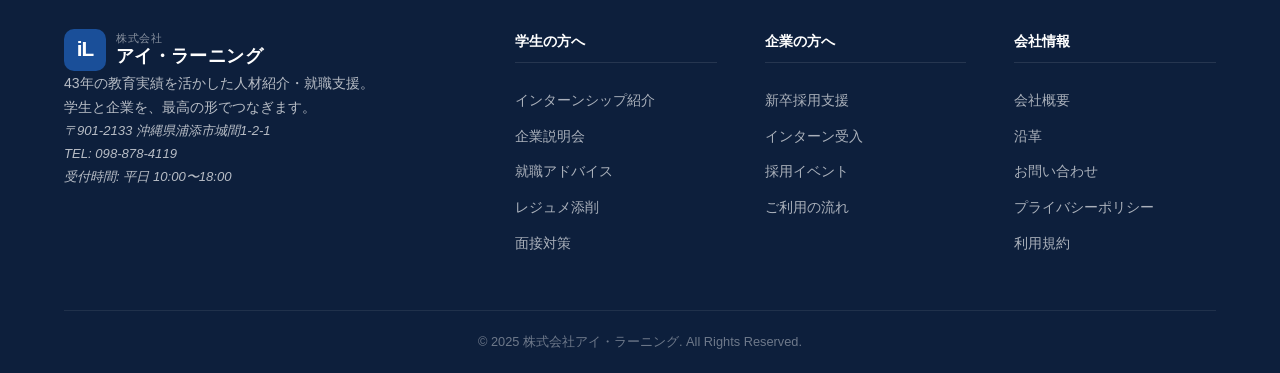
==== commit 8cfaf077: "feat: implement high-density peek carousel with fixed 300px card width" ====
--- a/index.html
+++ b/index.html
@@ -64,7 +64,7 @@
     .carousel-container {
       flex: 1;
       overflow: hidden;
-      margin: 0 20px;
+      margin: 0 50px;
     }
 
     .featured-jobs-list {
@@ -76,8 +76,8 @@
     }
 
     .featured-jobs-list .job-item {
-      flex: 0 0 calc(33.333% - 14px);
-      min-width: 280px;
+      flex: 0 0 300px;
+      width: 300px;
     }
 
     .carousel-arrow {
@@ -93,33 +93,41 @@
       font-size: 24px;
       cursor: pointer;
       z-index: 10;
-      transition: background 0.3s ease;
+      transition: all 0.3s ease;
       display: flex;
       align-items: center;
       justify-content: center;
+      box-shadow: 0 2px 8px rgba(0, 0, 0, 0.2);
     }
 
     .carousel-arrow:hover {
       background: rgba(227, 176, 75, 1);
+      transform: translateY(-50%) scale(1.1);
     }
 
     .carousel-arrow-left {
-      left: 0;
+      left: -10px;
     }
 
     .carousel-arrow-right {
-      right: 0;
+      right: -10px;
     }
 
     @media (max-width: 1024px) {
       .featured-jobs-list .job-item {
-        flex: 0 0 calc(50% - 10px);
+        flex: 0 0 280px;
+        width: 280px;
+      }
+
+      .carousel-container {
+        margin: 0 40px;
       }
     }
 
     @media (max-width: 768px) {
       .featured-jobs-list .job-item {
-        flex: 0 0 100%;
+        flex: 0 0 260px;
+        width: 260px;
       }
 
       .carousel-arrow {
@@ -129,7 +137,15 @@
       }
 
       .carousel-container {
-        margin: 0 10px;
+        margin: 0 30px;
+      }
+
+      .carousel-arrow-left {
+        left: 0;
+      }
+
+      .carousel-arrow-right {
+        right: 0;
       }
     }
   </style>
@@ -797,15 +813,29 @@
     // カルーセル機能
     let currentIndex = 0;
     const totalCards = 6;
-    let cardsPerView = 3;
-
-    function updateCardsPerView() {
-      if (window.innerWidth <= 768) {
-        cardsPerView = 1;
-      } else if (window.innerWidth <= 1024) {
-        cardsPerView = 2;
-      } else {
-        cardsPerView = 3;
+    let cardWidth = 300;
+    let gap = 20;
+    let maxIndex = 0;
+
+    function updateCarouselMetrics() {
+      const list = document.querySelector('.featured-jobs-list');
+      if (!list) return;
+
+      const card = list.querySelector('.job-item');
+      if (card) {
+        const computedStyle = window.getComputedStyle(card);
+        cardWidth = card.offsetWidth;
+        gap = 20; // fixed gap
+      }
+
+      // Calculate max index based on visible cards
+      const container = document.querySelector('.carousel-container');
+      if (container) {
+        const containerWidth = container.offsetWidth;
+        const totalCardWidth = cardWidth + gap;
+        const visibleCards = Math.floor(containerWidth / totalCardWidth);
+        maxIndex = totalCards - visibleCards;
+        if (maxIndex < 0) maxIndex = 0;
       }
     }
 
@@ -813,25 +843,24 @@
       const list = document.querySelector('.featured-jobs-list');
       if (!list) return;
 
-      updateCardsPerView();
+      updateCarouselMetrics();
       
       currentIndex += direction;
 
       // ループ機能
       if (currentIndex < 0) {
-        currentIndex = totalCards - cardsPerView;
-      } else if (currentIndex > totalCards - cardsPerView) {
+        currentIndex = maxIndex;
+      } else if (currentIndex > maxIndex) {
         currentIndex = 0;
       }
 
-      const cardWidth = list.querySelector('.job-item').offsetWidth + 20; // gap: 20px
-      const translateX = -(currentIndex * cardWidth);
+      const translateX = -(currentIndex * (cardWidth + gap));
       list.style.transform = `translateX(${translateX}px)`;
     }
 
     // ウィンドウサイズ変更時に再計算
     window.addEventListener('resize', () => {
-      updateCardsPerView();
+      updateCarouselMetrics();
       currentIndex = 0;
       const list = document.querySelector('.featured-jobs-list');
       if (list) {
@@ -839,8 +868,13 @@
       }
     });
 
-    // 初期化
-    updateCardsPerView();
+    // 初期化（DOM読み込み後）
+    document.addEventListener('DOMContentLoaded', () => {
+      updateCarouselMetrics();
+    });
+
+    // 初期化（即時実行）
+    updateCarouselMetrics();
   </script>
 </body>
 </html>
